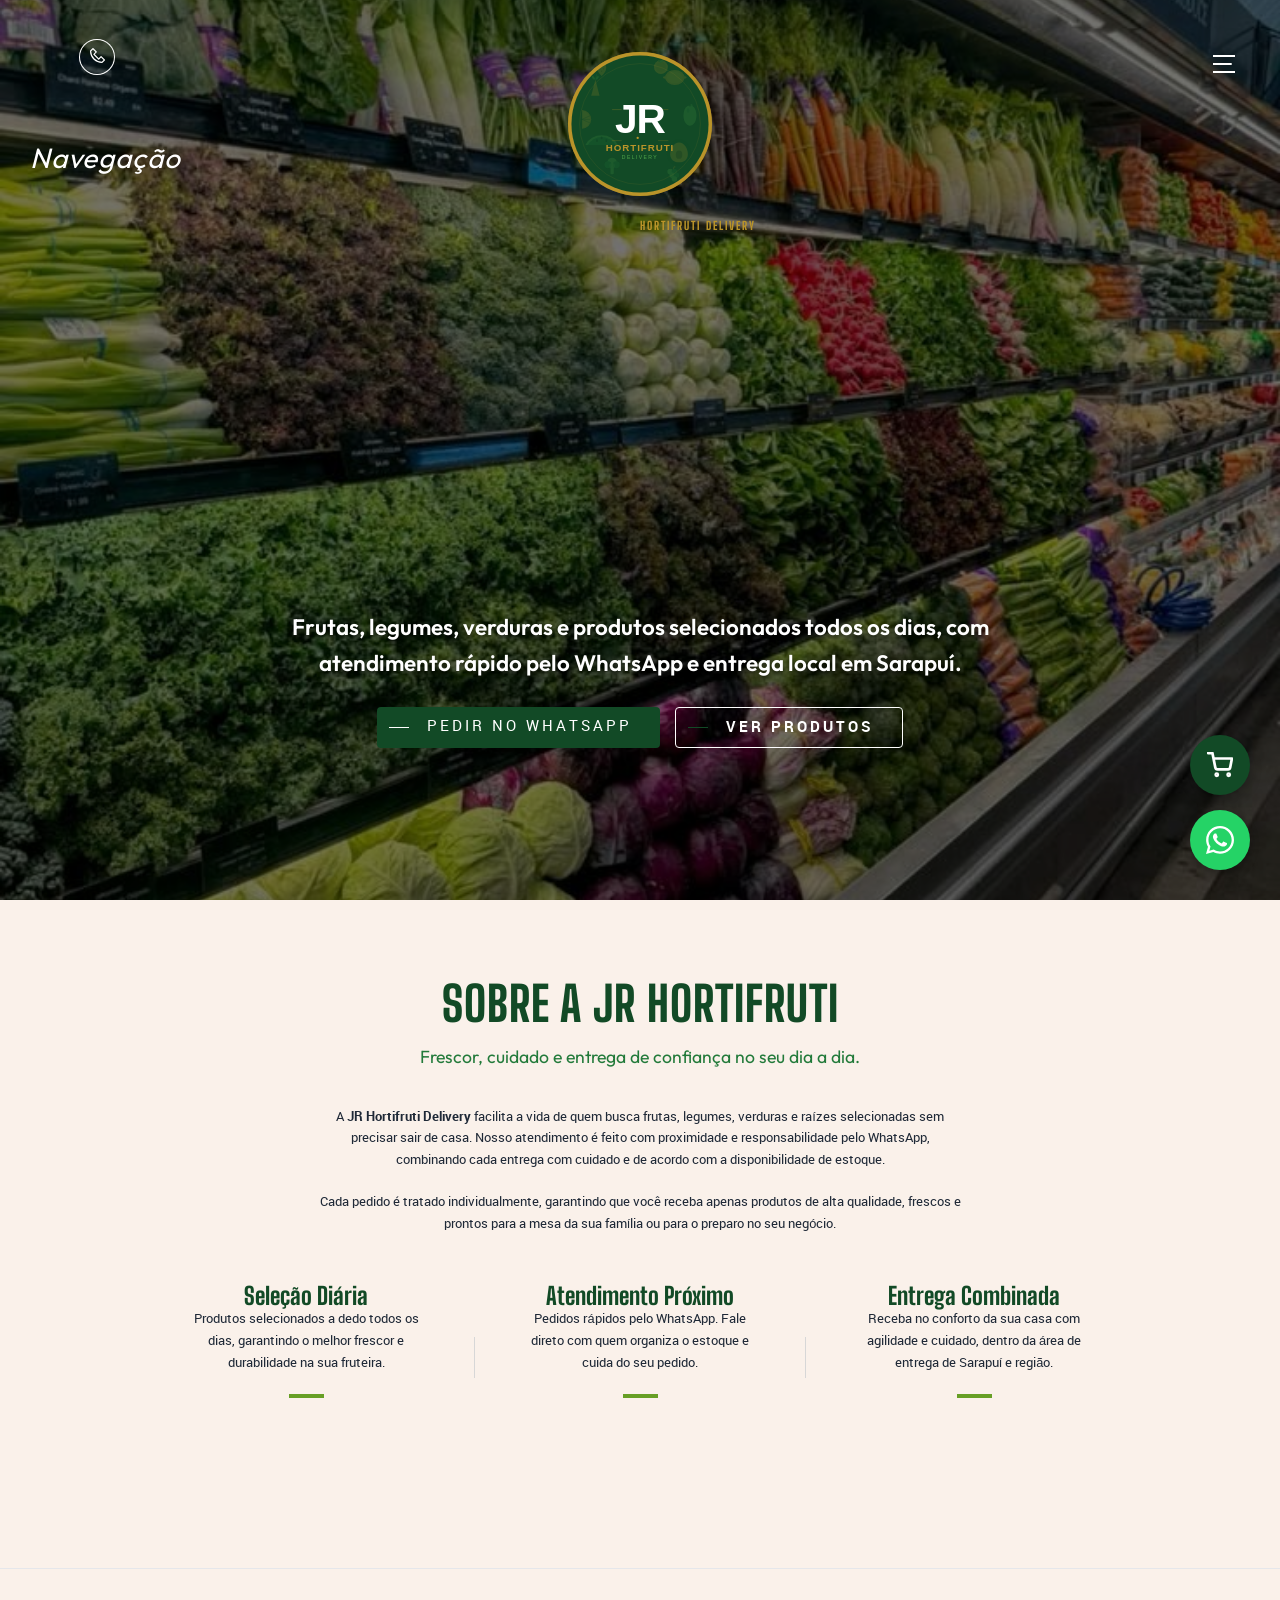
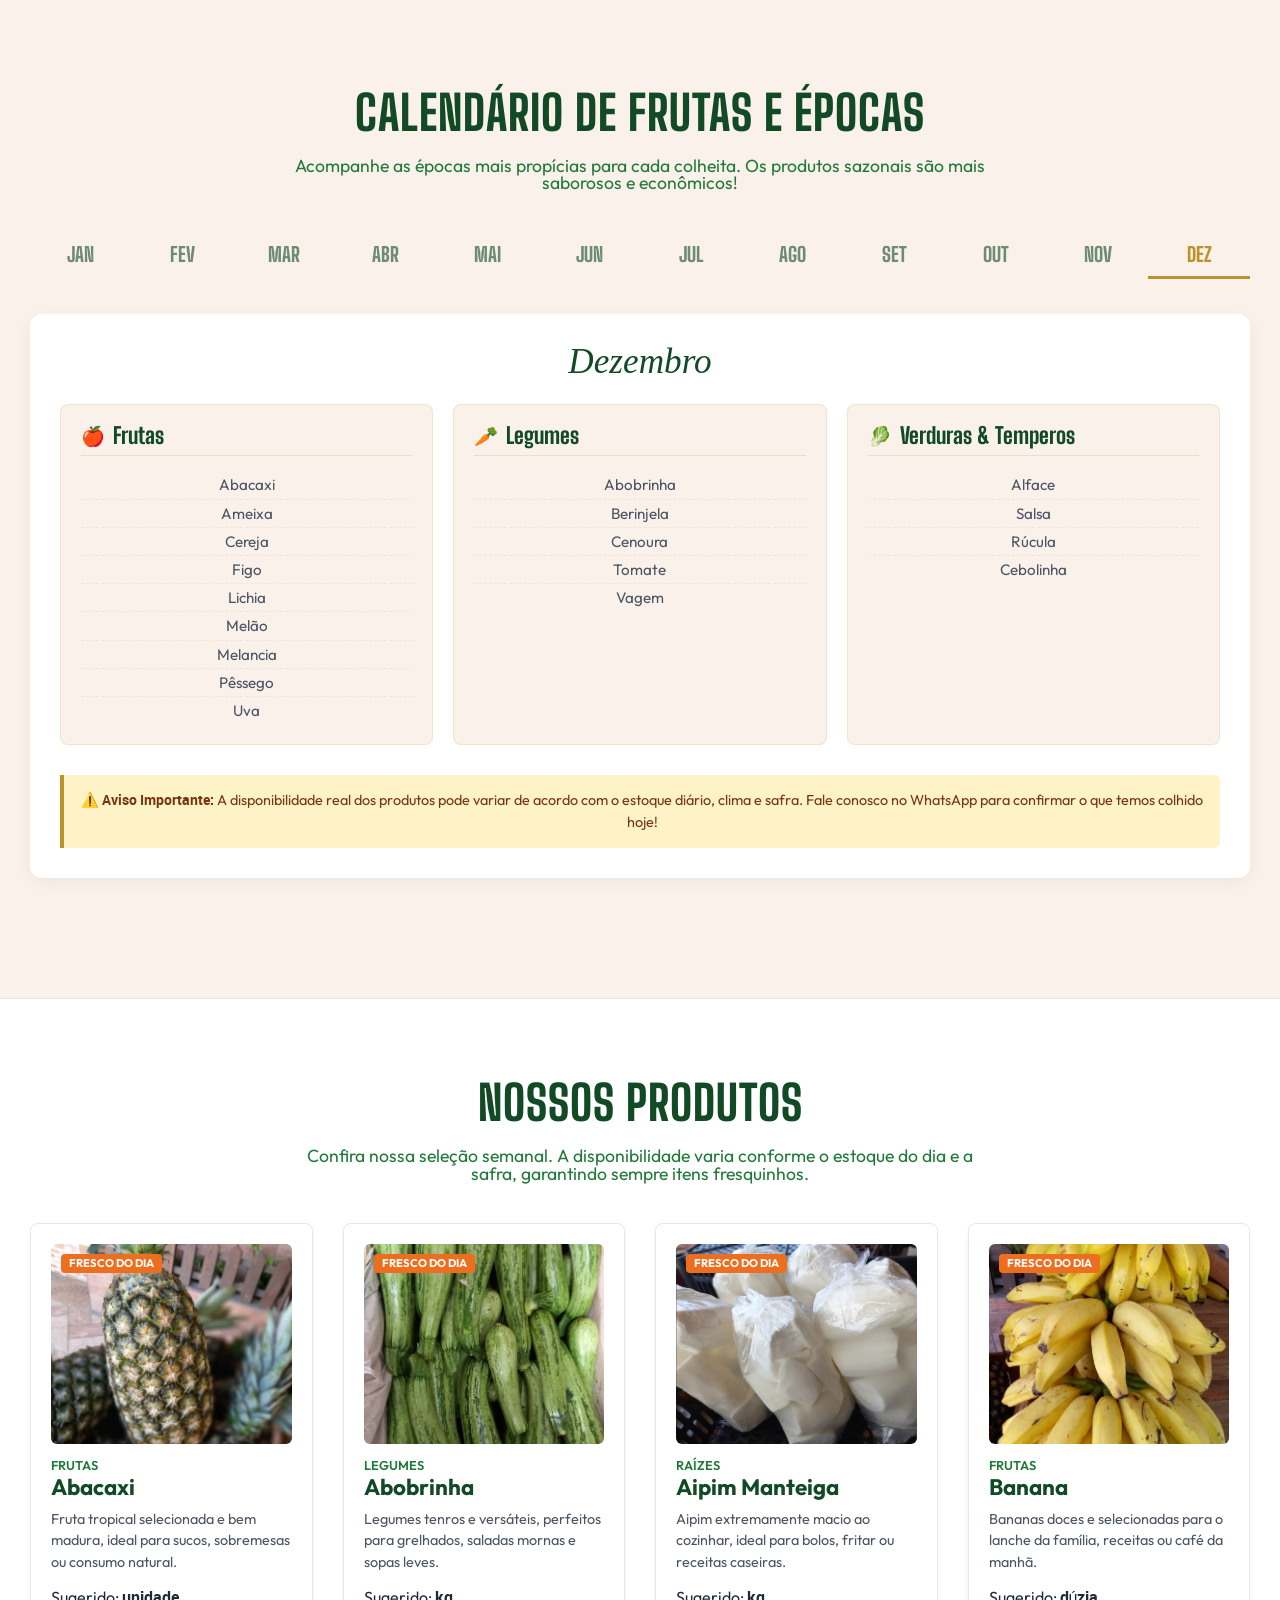
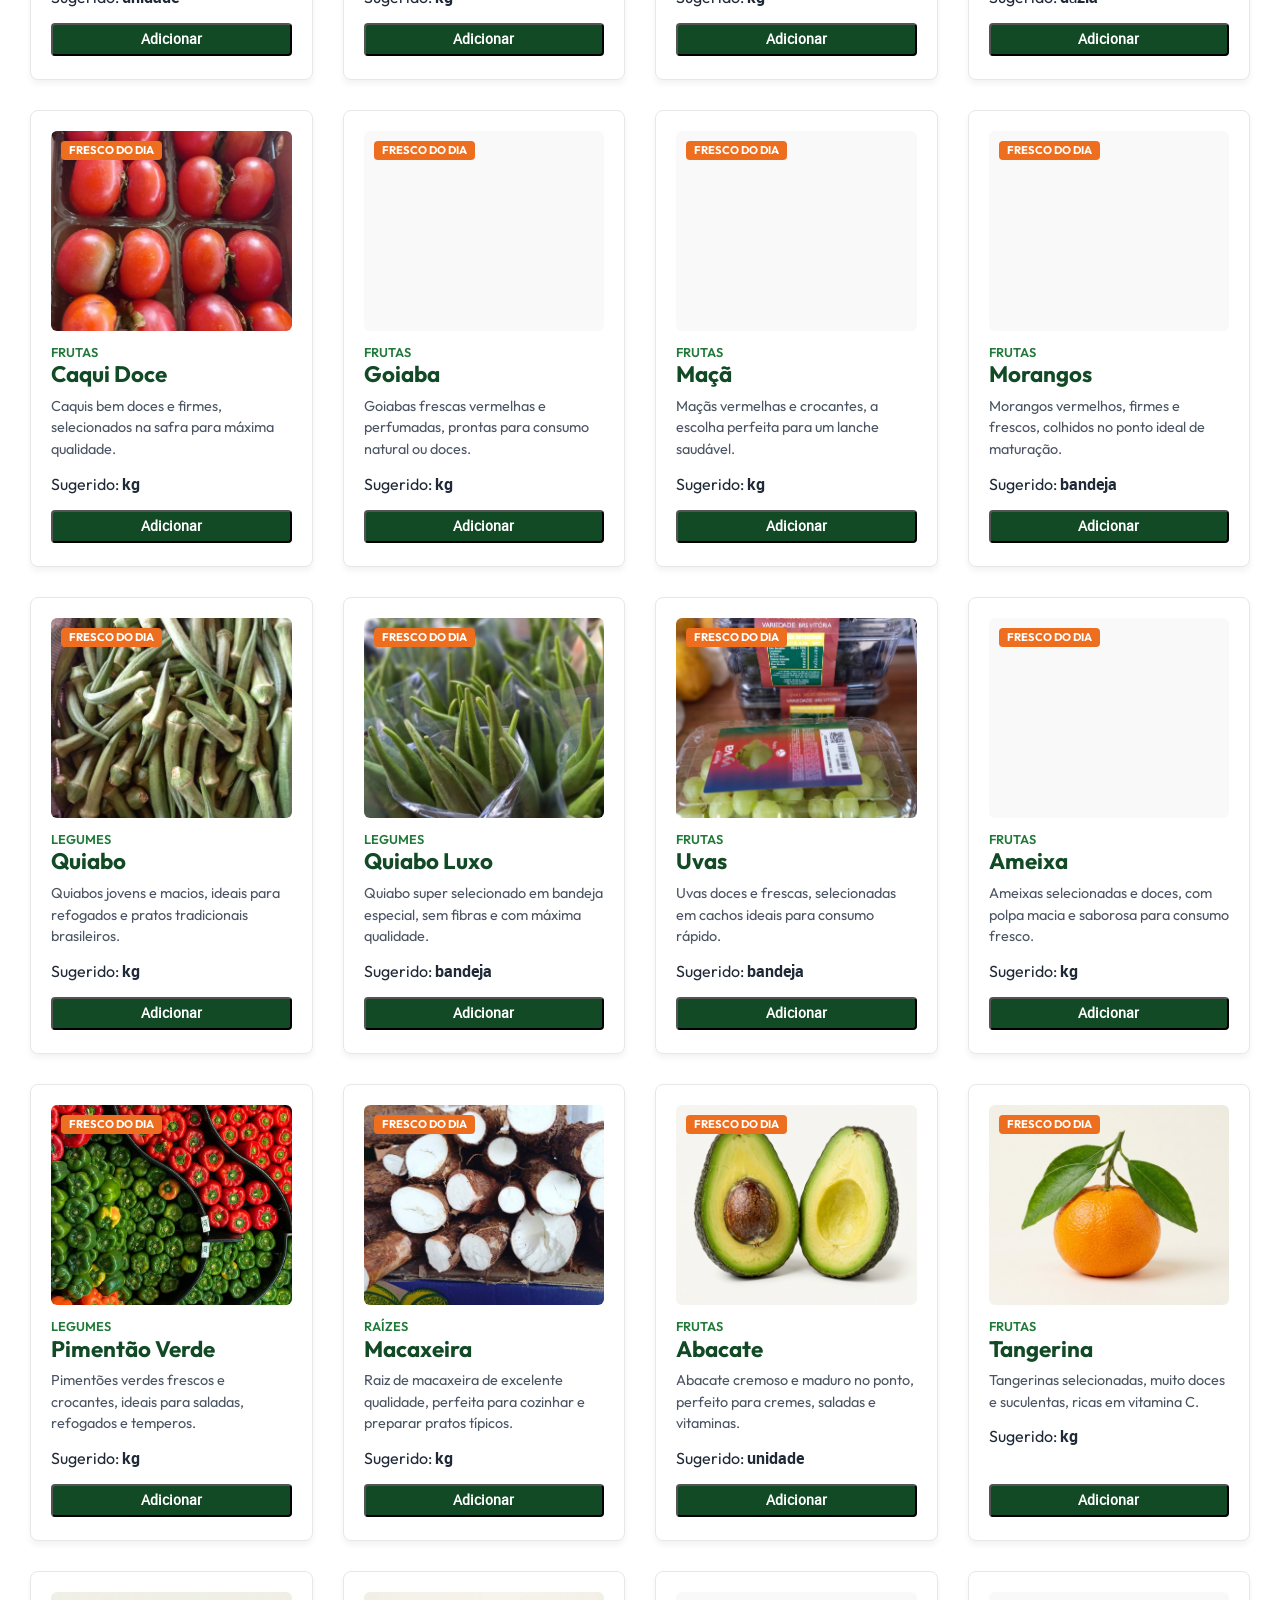
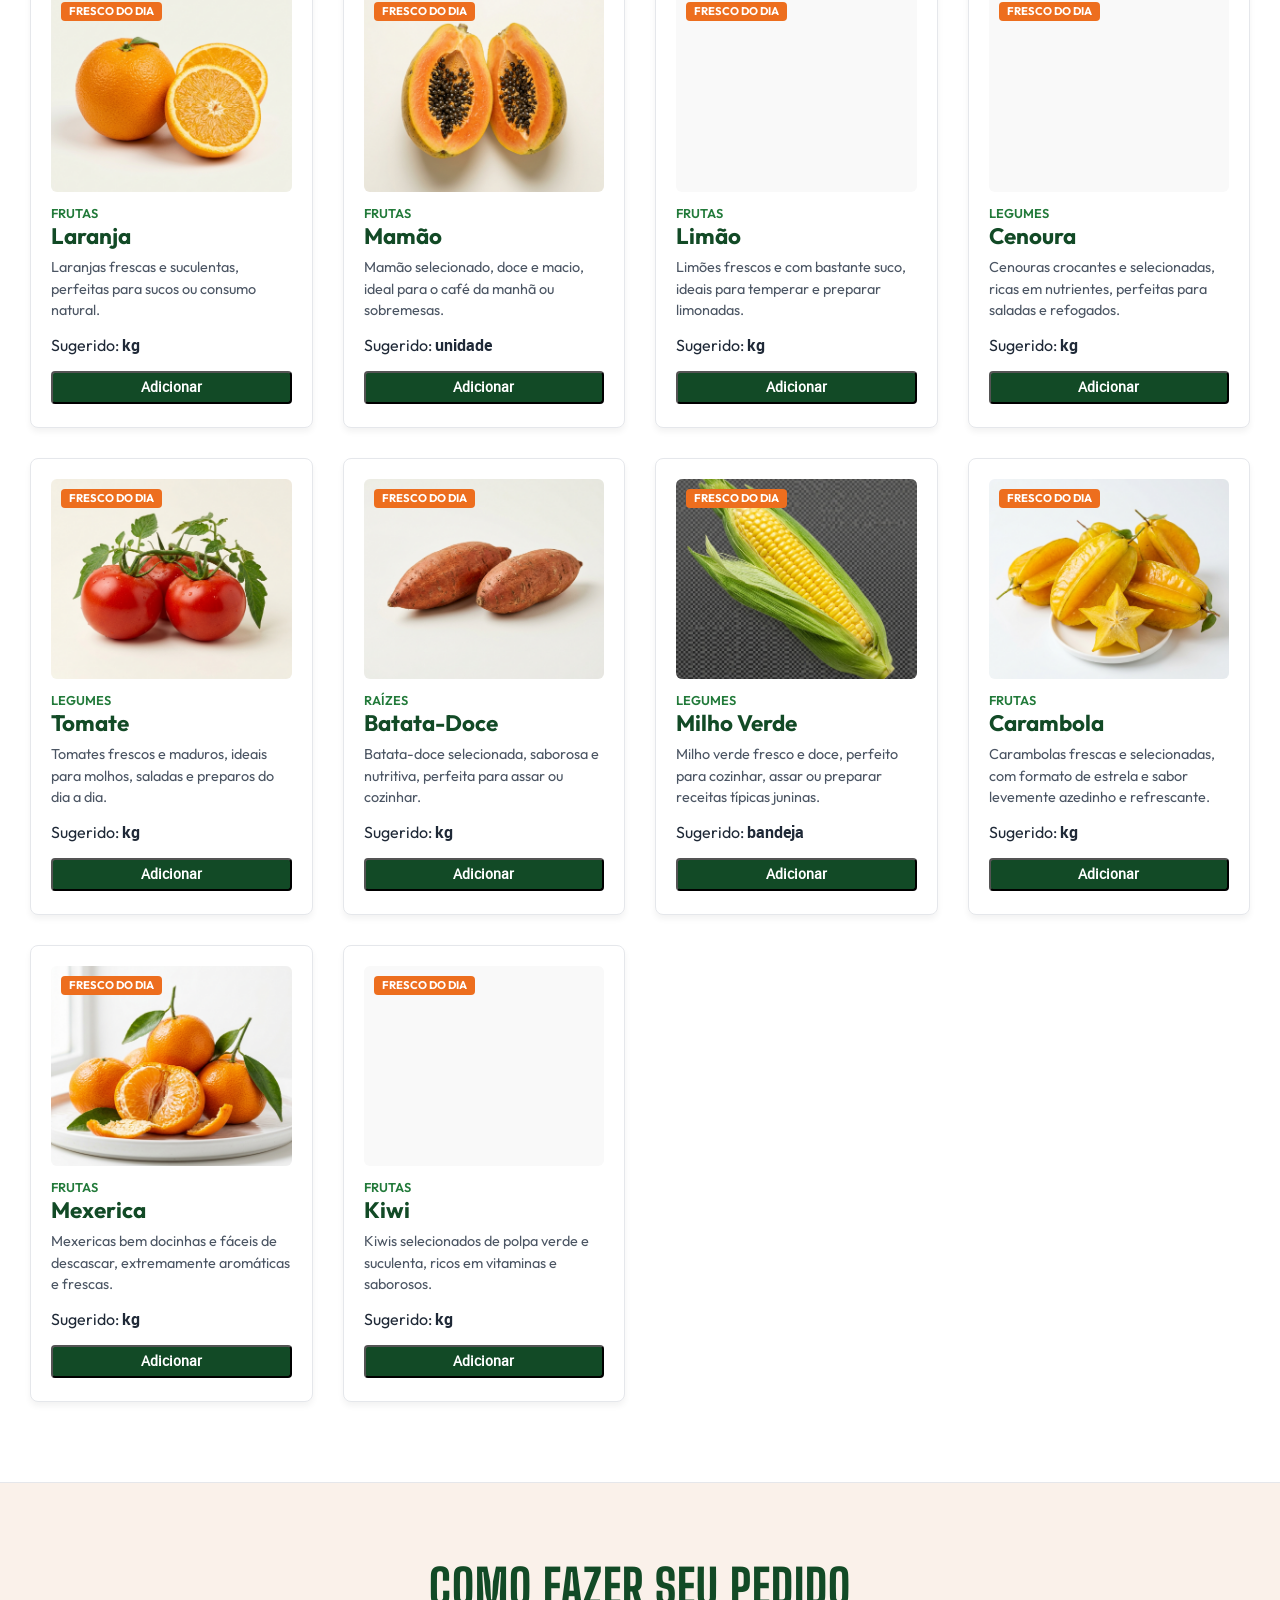
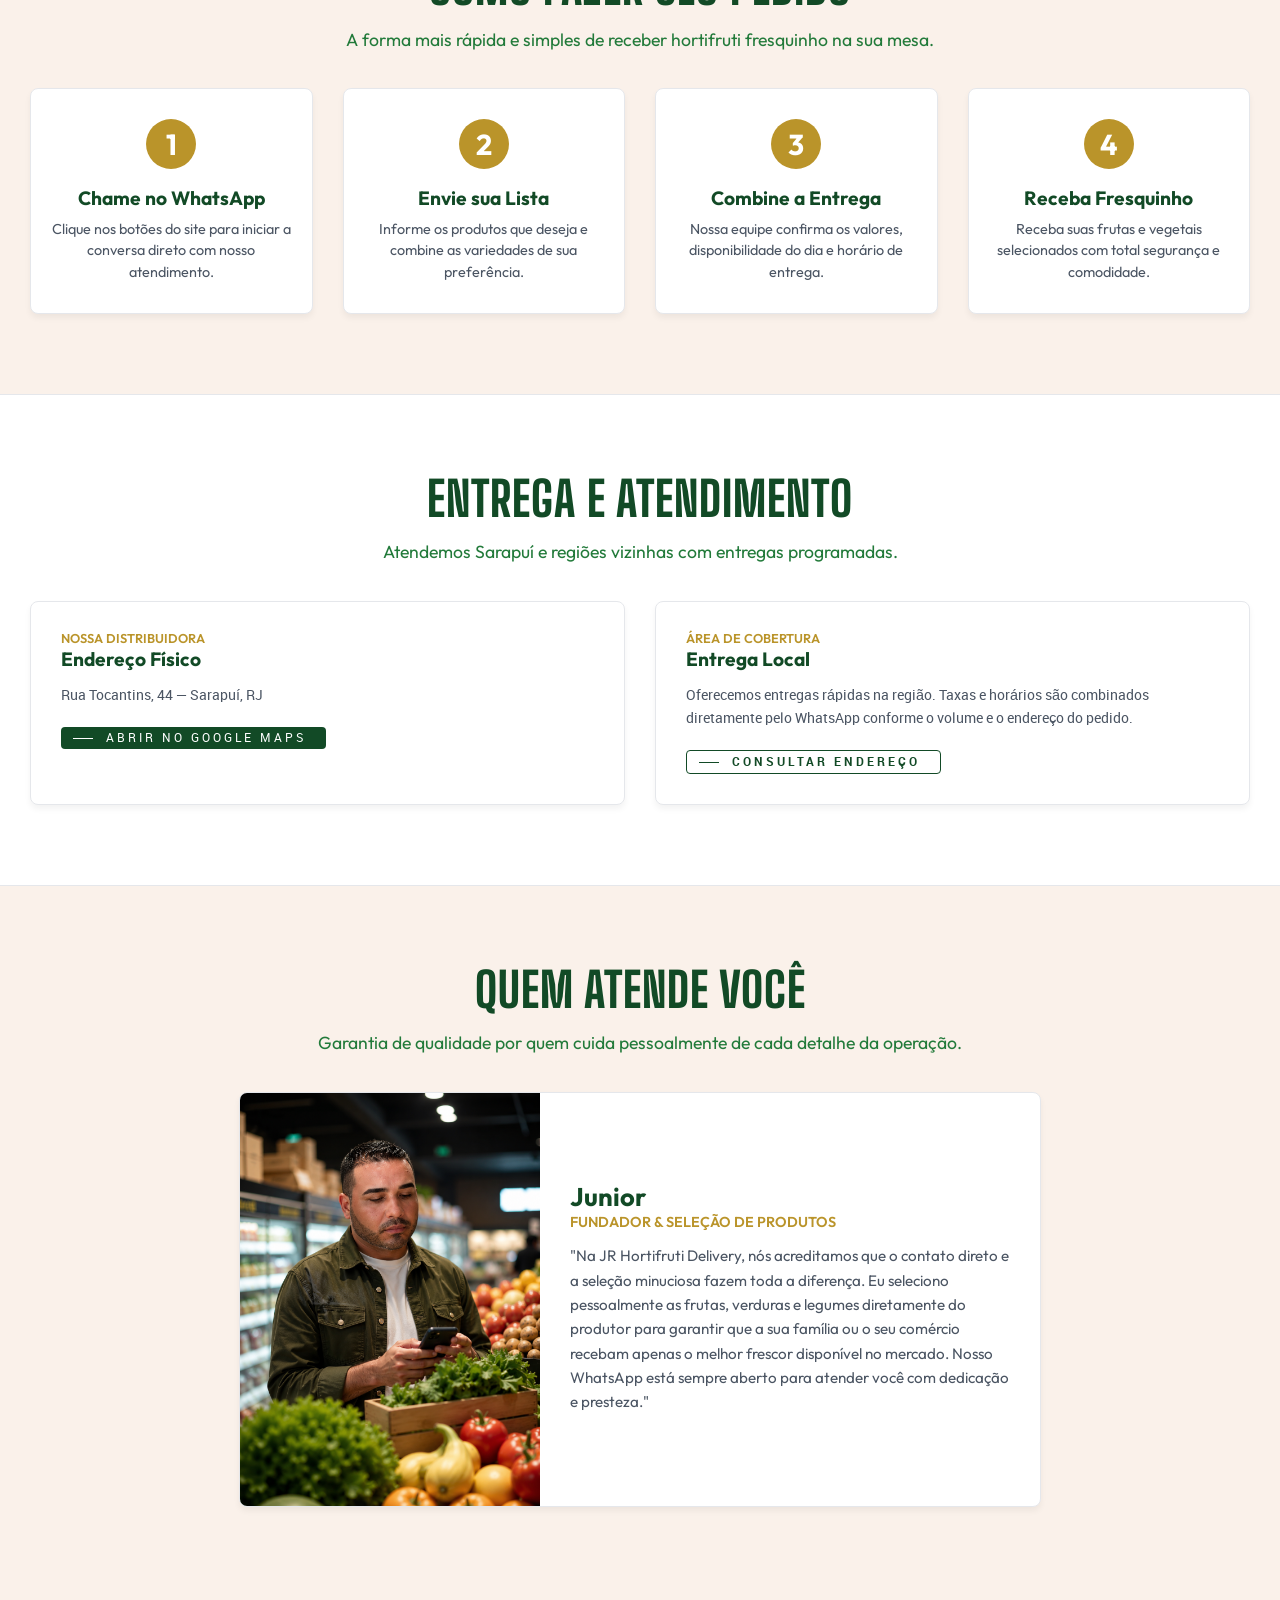
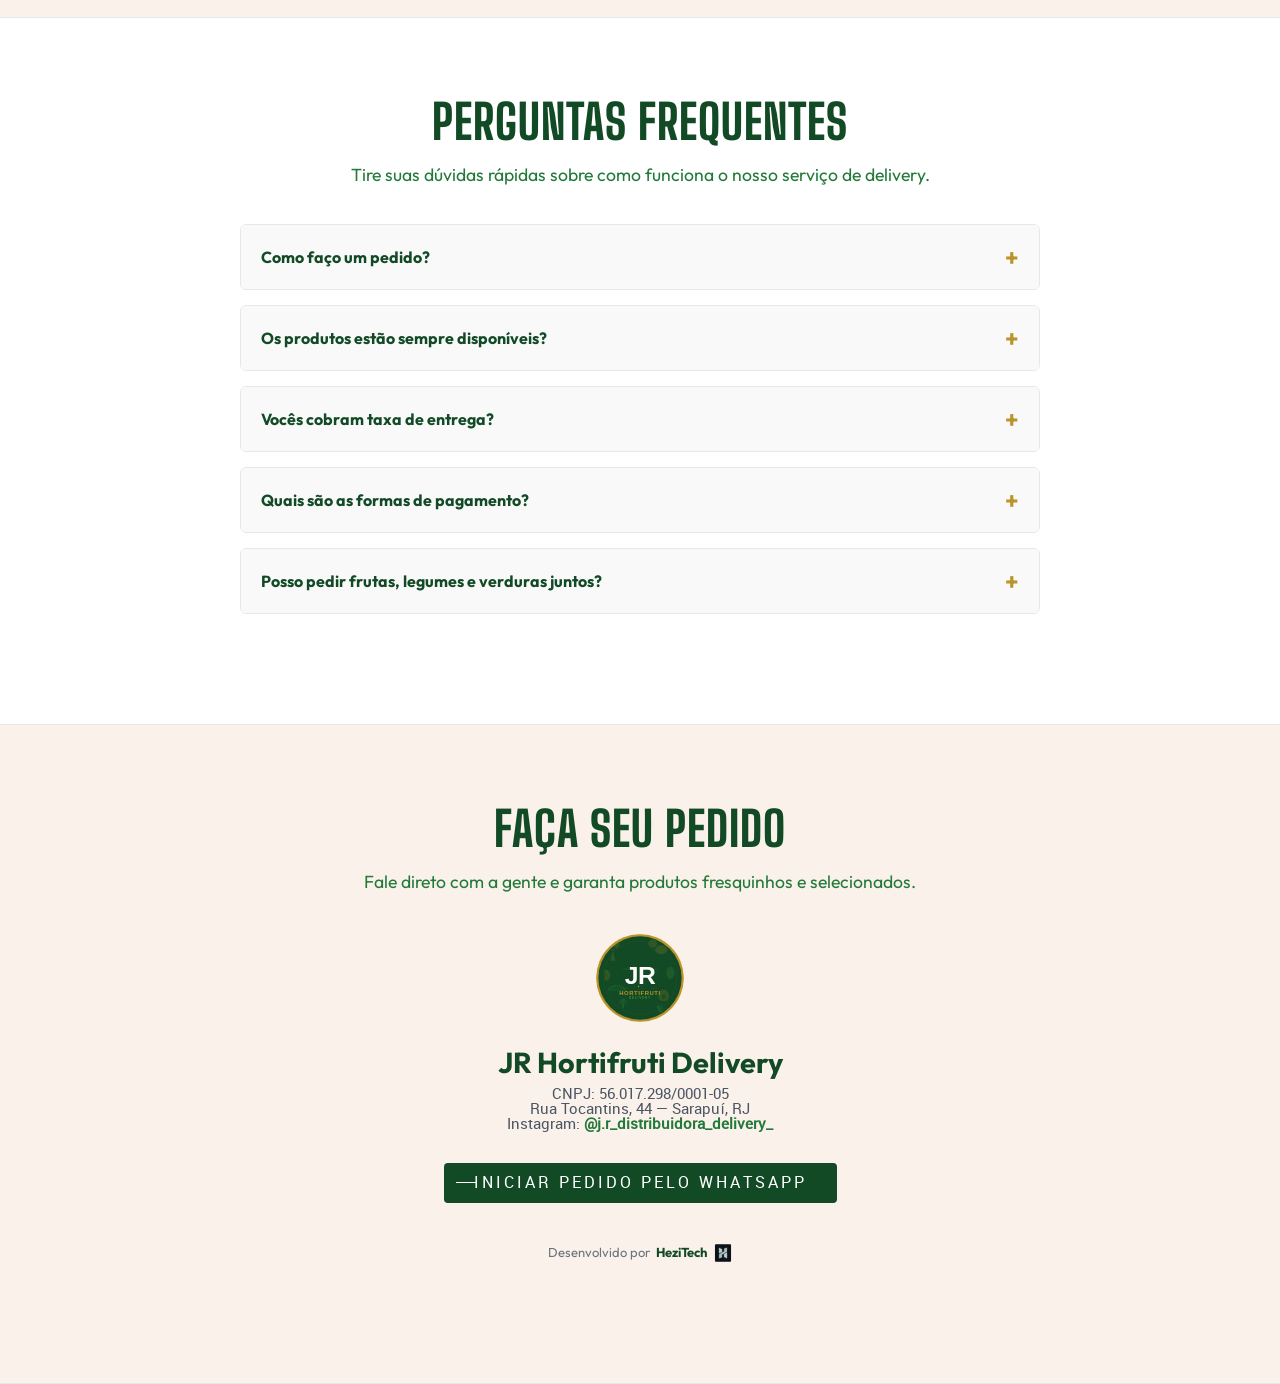
==== index.html @ de5c7abc "feat: add hover header reveal, June seasonal products, and developer credits in contact" ====
<!DOCTYPE html><html lang="pt-BR"><head>
	<meta charset="UTF-8">
	<meta name="viewport" content="width=device-width, initial-scale=1, minimal-ui">
	<link rel="stylesheet" href="css/style.css">
	<link rel="icon" type="image/svg+xml" href="public/jr_hortifruti_logo_circular.svg">
	<link rel="shortcut icon" href="public/jr_hortifruti_logo_circular.svg" type="image/x-icon">
	<link href="https://fonts.googleapis.com/css2?family=Big+Shoulders+Display:wght@700;800&family=Outfit:wght@400;600;700&display=swap" rel="stylesheet">
	<!--[if IE]><meta http-equiv="X-UA-Compatible" content="IE=edge" /><![endif]-->
	<meta name="robots" content="index, follow, max-image-preview:large, max-snippet:-1, max-video-preview:-1">

	<title>JR Hortifruti Delivery — Frutas, legumes e verduras em Sarapuí</title>
	<meta name="description" content="Peça frutas, legumes, verduras e produtos frescos pelo WhatsApp com a JR Hortifruti Delivery. Atendimento direto e entrega local em Sarapuí, RJ.">
	<meta name="keywords" content="hortifruti Sarapuí, hortifruti delivery Sarapuí, frutas em Sarapuí, legumes em Sarapuí, verduras em Sarapuí, JR Hortifruti Delivery, delivery de frutas RJ, hortifruti Rua Tocantins Sarapuí">
	<meta property="og:locale" content="pt_BR">
	<meta property="og:type" content="website">
	<meta property="og:title" content="JR Hortifruti Delivery — Frutas, legumes e verduras em Sarapuí">
	<meta property="og:description" content="Peça frutas, legumes, verduras e produtos frescos pelo WhatsApp com a JR Hortifruti Delivery. Atendimento direto e entrega local em Sarapuí, RJ.">
	<meta property="og:image" content="public/JR_Hortifruti_Logo_Principal_Novo.png">
	<meta property="og:url" content="https://wa.me/5521956893764">
	<meta property="og:site_name" content="JR Hortifruti Delivery">
	<meta name="twitter:card" content="summary_large_image">
</head>
<body class="home first">

	
	<div id="pageCache"></div>

	<nav id="menu">
	<div class="wrap">
		<div class="centre">
			<div class="cache"></div>
		</div>
	</div>
	<div class="wrap fade">
		<div class="mobile">
			<!-- CONTACT -->
			<div class="btnContact" onclick="toggle.contact()"><svg width="15" height="15"><path fill="#fff" d="M3.5 5.88a.6.6 0 0 0 0 .84l4.77 4.76c.22.22.62.22.84 0l1.97-1.96 2.5 2.5-1.8 1.78A10.9 10.9 0 0 1 1.2 3.2l1.78-1.77 2.5 2.5zm8 2.38a.62.62 0 0 0-.85 0L8.7 10.22 4.76 6.3l1.96-1.96a.6.6 0 0 0 .17-.42.6.6 0 0 0-.17-.42L3.4.16c-.22-.2-.63-.2-.84 0L.18 2.54a.58.58 0 0 0-.18.42C0 9.6 5.4 15 12.02 15c.16 0 .3-.07.42-.2l2.4-2.37A.6.6 0 0 0 15 12a.6.6 0 0 0-.17-.4z"></path></svg></div>
		</div>
		<ul>
			<li class="menu" style="width: auto; float: none;">
				<span style="color: var(--gold) !important;">Menu de Navegação</span>
				<ul class="submenu">
					<li><a href="#home" onclick="toggle.menu()">Início</a></li>
					<li><a href="#about" onclick="toggle.menu()">Sobre Nós</a></li>
					<li><a href="#seasonal-calendar" onclick="toggle.menu()">Calendário de Épocas</a></li>
					<li><a href="#products" onclick="toggle.menu()">Nossos Produtos</a></li>
					<li><a href="#how-it-works" onclick="toggle.menu()">Como Funciona</a></li>
					<li><a href="#delivery" onclick="toggle.menu()">Entrega & Localização</a></li>
					<li><a href="#contact" onclick="toggle.menu()">Contato</a></li>
				</ul>
			</li>
		</ul>

		<div class="actus" style="margin-top: 40px; color: #fff;">
			<h2 class="titre" style="color: var(--gold) !important; font-size: 1.4em;">JR Hortifruti Delivery</h2>
			<p style="font-family: robotoRegular, sans-serif; font-size: 0.85em; line-height: 1.6; color: #fff; max-width: 300px; margin: 0 auto; text-align: center;">
				Selecionamos produtos frescos com cuidado para levar mais praticidade, qualidade e sabor até a sua mesa. Atendimento rápido e entrega local em Sarapuí, RJ.
			</p>
		</div>

		<a class="nousContacter button invert" style="margin-top: 30px;" href="https://wa.me/5521956893764?text=Ol%C3%A1%2C%20vim%20pelo%20site%20da%20JR%20Hortifruti%20Delivery%20e%20gostaria%20de%20fazer%20um%20pedido." target="_blank"><span class="traitL"></span><span class="text">Chamar no WhatsApp</span><span class="traitR"></span></a>
		<div class="menu-credits">
			<span>Desenvolvido por</span>
			<a href="https://www.hezitech.com.br" target="_blank" rel="noopener noreferrer" aria-label="Acessar o site da HeziTech">
				HeziTech
				<img src="public/hezitech_logo.png" alt="HeziTech">
			</a>
		</div>
	</div>
	<div class="bgs">
		<video autoplay loop muted playsinline style="position: absolute; top: 0; left: 0; width: 100%; height: 100%; object-fit: cover; opacity: 0.15; z-index: 1;">
			<source src="media/automne.mp4" type="video/mp4">
		</video>
	</div>
</nav>

	<header id="header">
		<div class="wrap">

			<!-- CONTACT -->
			<div class="btnContact" onclick="toggle.contact()"><svg width="15" height="15"><path fill="#fff" d="M3.5 5.88a.6.6 0 0 0 0 .84l4.77 4.76c.22.22.62.22.84 0l1.97-1.96 2.5 2.5-1.8 1.78A10.9 10.9 0 0 1 1.2 3.2l1.78-1.77 2.5 2.5zm8 2.38a.62.62 0 0 0-.85 0L8.7 10.22 4.76 6.3l1.96-1.96a.6.6 0 0 0 .17-.42.6.6 0 0 0-.17-.42L3.4.16c-.22-.2-.63-.2-.84 0L.18 2.54a.58.58 0 0 0-.18.42C0 9.6 5.4 15 12.02 15c.16 0 .3-.07.42-.2l2.4-2.37A.6.6 0 0 0 15 12a.6.6 0 0 0-.17-.4z"></path></svg></div>

			<!-- LOGO -->
			<a href="#home" id="logo" style="margin-top: 5px;">
				<img src="public/jr_hortifruti_logo_circular.svg" alt="JR Hortifruti Delivery" style="height: 8.5em; width: auto; max-height: 140px;">
				<p style="color: var(--gold) !important; font-family: 'Big Shoulders Display', sans-serif !important; letter-spacing: 2px !important; font-weight: 800 !important; right: auto; left: 50%; transform: translateX(-50%); font-size: 1.1em; bottom: -28px; white-space: nowrap;">Hortifruti Delivery</p>
			</a>

			<!-- BURGER -->
			<div id="burger" title="Menu" onclick="toggle.menu()">
				<span class="first"></span>
				<span class="second"></span>
				<span class="third"></span>
			</div>
		</div>
	</header>
	<div class="cache"></div>

	<div id="main">

	<section class="fullScreen" id="home">
		<!-- BACKGROUND IMAGE -->
		<img src="public/frutas-vegetais.jpg" alt="Hortifruti" style="position: absolute; top: 0; left: 0; width: 100%; height: 100%; object-fit: cover; filter: brightness(45%);">

		<!-- SLOGAN -->
		<div id="slogan" style="top: 44vh !important;">
			<h1 style="margin-top: 0 !important; font-size: 8.5vh !important; line-height: 1.1 !important;">
				<div class="first">
					<span>Hortifruti</span>
				</div>
				<div class="second">
					<span>fresquinho</span>
				</div>
			</h1>
			<p style="font-family: 'Outfit', sans-serif; font-size: 1.4em; color: #fff; max-width: 800px; margin: 20px auto 25px; line-height: 1.6; text-shadow: 0 2px 4px rgba(0,0,0,0.6); font-weight: 600; padding: 0 20px;">
				Frutas, legumes, verduras e produtos selecionados todos os dias, com atendimento rápido pelo WhatsApp e entrega local em Sarapuí.
			</p>
			<div style="display: inline-flex; gap: 15px; flex-wrap: wrap; justify-content: center; position: relative; z-index: 10;">
				<a class="button" href="https://wa.me/5521956893764?text=Ol%C3%A1%2C%20vim%20pelo%20site%20da%20JR%20Hortifruti%20Delivery%20e%20gostaria%20de%20fazer%20um%20pedido." target="_blank"><span class="traitL"></span><span class="text">Pedir no WhatsApp</span><span class="traitR"></span></a>
				<a class="button invert" href="#products" style="border-color: #fff !important; color: #fff !important;"><span class="traitL"></span><span class="text">Ver produtos</span><span class="traitR"></span></a>
			</div>
		</div>

		<!-- MENU -->
		<nav id="menuH">
			<ul>
				<li class="menu">
					<span style="color: #fff !important;">Navegação</span>
					<ul class="submenu">
						<li><a href="#home">Início</a></li>
						<li><a href="#about">Sobre Nós</a></li>
						<li><a href="#products">Nossos Produtos</a></li>
						<li><a href="#seasonal-calendar">Calendário de Épocas</a></li>
						<li><a href="#how-it-works">Como Funciona</a></li>
						<li><a href="#delivery">Entrega & Local</a></li>
						<li><a href="#contact">Contato</a></li>
					</ul>
				</li>
			</ul>
		</nav>
	</section>

	<!-- SECTION: SOBRE NÓS -->
	<section class="section-container" id="about">
		<div class="wrap">
			<h2 class="section-title">Sobre a JR Hortifruti</h2>
			<p class="section-subtitle">Frescor, cuidado e entrega de confiança no seu dia a dia.</p>
			
			<div class="classic">
				<p class="blabla">
					A <strong>JR Hortifruti Delivery</strong> facilita a vida de quem busca frutas, legumes, verduras e raízes selecionadas sem precisar sair de casa. Nosso atendimento é feito com proximidade e responsabilidade pelo WhatsApp, combinando cada entrega com cuidado e de acordo com a disponibilidade de estoque.
				</p>
				<p class="blabla" style="margin-bottom: 50px;">
					Cada pedido é tratado individualmente, garantindo que você receba apenas produtos de alta qualidade, frescos e prontos para a mesa da sua família ou para o preparo no seu negócio.
				</p>
				
				<ul class="col3" style="margin-top: 40px;">
					<li>
						<h4 style="color: var(--deep-green); font-family: 'Big Shoulders Display', sans-serif; font-size: 1.5em; font-weight: 800;">Seleção Diária</h4>
						<p>Produtos selecionados a dedo todos os dias, garantindo o melhor frescor e durabilidade na sua fruteira.</p>
					</li>
					<li>
						<h4 style="color: var(--deep-green); font-family: 'Big Shoulders Display', sans-serif; font-size: 1.5em; font-weight: 800;">Atendimento Próximo</h4>
						<p>Pedidos rápidos pelo WhatsApp. Fale direto com quem organiza o estoque e cuida do seu pedido.</p>
					</li>
					<li>
						<h4 style="color: var(--deep-green); font-family: 'Big Shoulders Display', sans-serif; font-size: 1.5em; font-weight: 800;">Entrega Combinada</h4>
						<p>Receba no conforto da sua casa com agilidade e cuidado, dentro da área de entrega de Sarapuí e região.</p>
					</li>
				</ul>
	</section>

	<!-- SECTION: CALENDÁRIO SAZONAL -->
	<section class="section-container" id="seasonal-calendar" style="background-color: var(--cream);">
		<div class="wrap" id="seasonal-calendar-mount"></div>
	</section>

	<!-- SECTION: PRODUTOS -->
	<section class="section-container" id="products" style="background-color: #fff;">
		<div class="wrap">
			<h2 class="section-title">Nossos Produtos</h2>
			<p class="section-subtitle">Confira nossa seleção semanal. A disponibilidade varia conforme o estoque do dia e a safra, garantindo sempre itens fresquinhos.</p>
			
			<div class="products-grid" id="products-grid-mount">
				<!-- Dynamic products grid rendered by JS -->
			</div>
		</div>
	</section>

	<!-- SECTION: COMO FUNCIONA -->
	<section class="section-container" id="how-it-works">
		<div class="wrap">
			<h2 class="section-title">Como Fazer seu Pedido</h2>
			<p class="section-subtitle">A forma mais rápida e simples de receber hortifruti fresquinho na sua mesa.</p>
			
			<div class="steps-grid">
				<div class="step-card">
					<div class="step-number">1</div>
					<h3 class="step-title">Chame no WhatsApp</h3>
					<p class="step-desc">Clique nos botões do site para iniciar a conversa direto com nosso atendimento.</p>
				</div>
				<div class="step-card">
					<div class="step-number">2</div>
					<h3 class="step-title">Envie sua Lista</h3>
					<p class="step-desc">Informe os produtos que deseja e combine as variedades de sua preferência.</p>
				</div>
				<div class="step-card">
					<div class="step-number">3</div>
					<h3 class="step-title">Combine a Entrega</h3>
					<p class="step-desc">Nossa equipe confirma os valores, disponibilidade do dia e horário de entrega.</p>
				</div>
				<div class="step-card">
					<div class="step-number">4</div>
					<h3 class="step-title">Receba Fresquinho</h3>
					<p class="step-desc">Receba suas frutas e vegetais selecionados com total segurança e comodidade.</p>
				</div>
			</div>
		</div>
	</section>

	<!-- SECTION: ENTREGA & LOCALIZAÇÃO -->
	<section class="section-container" id="delivery" style="background-color: #fff;">
		<div class="wrap">
			<h2 class="section-title">Entrega e Atendimento</h2>
			<p class="section-subtitle">Atendemos Sarapuí e regiões vizinhas com entregas programadas.</p>
			
			<div class="contact-grid">
				<div class="contact-card">
					<p class="contact-label">Nossa Distribuidora</p>
					<h3 class="contact-value">Endereço Físico</h3>
					<p style="font-family: robotoRegular, sans-serif; font-size: 0.9em; line-height: 1.6; color: #4B5563; margin-bottom: 20px;">
						Rua Tocantins, 44 — Sarapuí, RJ
					</p>
					<a class="button" href="https://www.google.com/maps/search/?api=1&query=Rua%20Tocantins%2044%20Sarapu%C3%AD%20RJ" target="_blank"><span class="traitL"></span><span class="text">Abrir no Google Maps</span><span class="traitR"></span></a>
				</div>
				<div class="contact-card">
					<p class="contact-label">Área de Cobertura</p>
					<h3 class="contact-value">Entrega Local</h3>
					<p style="font-family: robotoRegular, sans-serif; font-size: 0.9em; line-height: 1.6; color: #4B5563; margin-bottom: 20px;">
						Oferecemos entregas rápidas na região. Taxas e horários são combinados diretamente pelo WhatsApp conforme o volume e o endereço do pedido.
					</p>
					<a class="button invert" href="https://wa.me/5521956893764?text=Ol%C3%A1%2C%20gostaria%20de%20saber%20se%20voc%C3%AAs%20entregam%20no%20meu%20endere%C3%A7o." target="_blank"><span class="traitL"></span><span class="text">Consultar Endereço</span><span class="traitR"></span></a>
				</div>
			</div>
		</div>
	</section>

	<!-- SECTION: QUEM ATENDE VOCÊ -->
	<section class="section-container" id="owner">
		<div class="wrap">
			<h2 class="section-title">Quem Atende Você</h2>
			<p class="section-subtitle">Garantia de qualidade por quem cuida pessoalmente de cada detalhe da operação.</p>
			
			<div class="owner-card">
				<div class="owner-image-container">
					<img class="owner-image" src="public/junior-proprietario-hortifruti.png" alt="Junior Proprietário" loading="lazy" decoding="async">
				</div>
				<div class="owner-info">
					<h3 class="owner-name">Junior</h3>
					<p class="owner-role">Fundador & Seleção de Produtos</p>
					<p class="owner-bio">
						"Na JR Hortifruti Delivery, nós acreditamos que o contato direto e a seleção minuciosa fazem toda a diferença. Eu seleciono pessoalmente as frutas, verduras e legumes diretamente do produtor para garantir que a sua família ou o seu comércio recebam apenas o melhor frescor disponível no mercado. Nosso WhatsApp está sempre aberto para atender você com dedicação e presteza."
					</p>
				</div>
			</div>
		</div>
	</section>

	<!-- SECTION: PERGUNTAS FREQUENTES -->
	<section class="section-container" id="faq" style="background-color: #fff;">
		<div class="wrap">
			<h2 class="section-title">Perguntas Frequentes</h2>
			<p class="section-subtitle">Tire suas dúvidas rápidas sobre como funciona o nosso serviço de delivery.</p>
			
			<div class="faq-list">
				<div class="faq-item">
					<div class="faq-question" onclick="this.parentNode.classList.toggle('open')">Como faço um pedido?</div>
					<div class="faq-answer">
						Você pode clicar em qualquer botão de WhatsApp do nosso site para abrir uma conversa direta. Lá, basta nos enviar sua lista de compras ou perguntar sobre os produtos disponíveis no dia.
					</div>
				</div>
				<div class="faq-item">
					<div class="faq-question" onclick="this.parentNode.classList.toggle('open')">Os produtos estão sempre disponíveis?</div>
					<div class="faq-answer">
						Como trabalhamos apenas com hortifruti fresco selecionado diariamente, a disponibilidade pode variar conforme a safra, o dia e o estoque. Confirmamos tudo diretamente na hora do atendimento no WhatsApp.
					</div>
				</div>
				<div class="faq-item">
					<div class="faq-question" onclick="this.parentNode.classList.toggle('open')">Vocês cobram taxa de entrega?</div>
					<div class="faq-answer">
						Sim, a taxa de entrega varia de acordo com o seu bairro em Sarapuí e região. Verificamos o valor exato no momento da confirmação do pedido pelo WhatsApp.
					</div>
				</div>
				<div class="faq-item">
					<div class="faq-question" onclick="this.parentNode.classList.toggle('open')">Quais são as formas de pagamento?</div>
					<div class="faq-answer">
						Aceitamos PIX, dinheiro e cartões de débito/crédito na entrega. As opções são acordadas com você durante a finalização do pedido.
					</div>
				</div>
				<div class="faq-item">
					<div class="faq-question" onclick="this.parentNode.classList.toggle('open')">Posso pedir frutas, legumes e verduras juntos?</div>
					<div class="faq-answer">
						Com certeza! Você pode montar sua lista misturando frutas, legumes, verduras e raízes conforme a sua necessidade semanal.
					</div>
				</div>
			</div>
		</div>
	</section>

	<!-- SECTION: CONTATO -->
	<section class="section-container" id="contact">
		<div class="wrap" style="text-align: center;">
			<h2 class="section-title">Faça seu Pedido</h2>
			<p class="section-subtitle">Fale direto com a gente e garanta produtos fresquinhos e selecionados.</p>
			
			<div style="margin: 40px auto; max-width: 500px; text-align: center;">
				<img src="public/jr_hortifruti_logo_circular.svg" alt="JR Hortifruti" style="height: 6em; margin-bottom: 20px;">
				<h3 style="font-size: 1.8em; color: var(--deep-green); font-weight: bold; margin-bottom: 10px;">JR Hortifruti Delivery</h3>
				<p style="font-family: robotoRegular, sans-serif; font-size: 0.95em; color: #4B5563; margin-bottom: 30px;">
					CNPJ: 56.017.298/0001-05<br>
					Rua Tocantins, 44 — Sarapuí, RJ<br>
					Instagram: <a href="https://www.instagram.com/j.r_distribuidora_delivery_/" target="_blank" style="color: var(--medium-green); font-weight: bold;">@j.r_distribuidora_delivery_</a>
				</p>
				<a class="button" style="padding: 12px 30px; font-size: 1em;" href="https://wa.me/5521956893764?text=Ol%C3%A1%2C%20vim%20pelo%20site%20da%20JR%20Hortifruti%20Delivery%20e%20gostaria%20de%20fazer%20um%20pedido." target="_blank"><span class="traitL"></span><span class="text">Iniciar Pedido pelo WhatsApp</span><span class="traitR"></span></a>
				<div class="contact-credits">
					<span>Desenvolvido por</span>
					<a href="https://www.hezitech.com.br" target="_blank" rel="noopener noreferrer" aria-label="Acessar o site da HeziTech">
						HeziTech
						<img src="public/hezitech_logo.png" alt="HeziTech">
					</a>
				</div>
			</div>
		</div>
	</section>

	</div>

	<footer>
		<div class="wrap">
			<p>© 2026 JR Hortifruti Delivery &nbsp; | &nbsp; CNPJ: 56.017.298/0001-05 &nbsp; | &nbsp; Sarapuí, RJ</p>
			<div class="footer-credits">
				<span>Desenvolvido por</span>
				<a href="https://www.hezitech.com.br" target="_blank" rel="noopener noreferrer" aria-label="Acessar o site da HeziTech">
					HeziTech
					<img src="public/hezitech_logo.png" alt="HeziTech">
				</a>
			</div>
			<nav>
				<ul>
					<li><a href="#contact">Contato</a></li>
					<li><a href="https://www.instagram.com/j.r_distribuidora_delivery_/" target="_blank">Instagram</a></li>
				</ul>
			</nav>
		</div>
	</footer>

	<div id="popupActu"></div>
	<div class="cache" onclick="actus.close()"></div>

	<!-- DUMMY ACTUS SLIDERS FOR SCRIPT.MIN.JS PRESERVATION -->
	<div id="carHead" style="display: none !important;">
		<ul><li></li></ul>
	</div>
	<div id="carHome" style="display: none !important;">
		<ul><li></li></ul>
	</div>

	<!-- ESPACE PRIVE (Hidden to prevent JS errors) -->
	<div id="popupEP" style="display: none !important;">
		<div class="cache" onclick="ep.close()"></div>
		<div class="wrapper">
			<div class="step1">
				<div class="col">
					<a onclick="ep.next('espace_prive')" id="espace_prive_btn"></a>
				</div>
				<div class="col">
					<a onclick="ep.next('local')" id="local_btn"></a>
				</div>
				<a class="button invert" href="#"><span class="text"></span></a>
			</div>
			<div class="step2 hidden">
				<div class="full">
					<a>
						<input type="text" name="login">
						<input type="password" name="password">
					</a>
				</div>
				<div class="error"></div>
				<a class="button invert" id="loginBtn"><span class="text"></span></a>
			</div>
		</div>
	</div>

	<!-- CONTACT -->
	<div id="popupContact">
		<div class="cache" onclick="toggle.contact()"></div>
		<div class="wrapper">
			<h2 style="padding-top: 15px;">JR Hortifruti Delivery</h2>
			<p style="font-family: robotoBold, sans-serif; letter-spacing: 1px; color: var(--gold) !important; margin-bottom: 10px;">Atendimento pelo WhatsApp</p>
			<a class="cadre" href="https://wa.me/5521956893764?text=Ol%C3%A1%2C%20vim%20pelo%20site%20da%20JR%20Hortifruti%20Delivery%20e%20gostaria%20de%20fazer%20um%20pedido." target="_blank">(21) 95689-3764</a><br>
			<p style="font-family: robotoRegular, sans-serif; font-size: 0.9em; margin-top: 20px; color: #4B5563;">Rua Tocantins, 44 — Sarapuí, RJ</p>
			<p style="font-family: robotoRegular, sans-serif; font-size: 0.8em; margin-top: 5px; color: #9CA3AF;">CNPJ: 56.017.298/0001-05</p>
		</div>
	</div>

	<!-- FLOATING WHATSAPP BUTTON -->
	<a class="whatsapp-floating" href="https://wa.me/5521956893764?text=Ol%C3%A1%2C%20vim%20pelo%20site%20da%20JR%20Hortifruti%20Delivery%20e%20gostaria%20de%20fazer%20um%20pedido." target="_blank" aria-label="Fazer pedido pelo WhatsApp">
		<svg viewBox="0 0 448 512">
			<path fill="#fff" d="M380.9 97.1C339 55.1 283.2 32 223.9 32c-122.4 0-222 99.6-222 222 0 39.1 10.2 77.3 29.6 111L0 480l117.7-30.9c32.4 17.7 68.9 27 106.1 27h.1c122.3 0 224.1-99.6 224.1-222 0-59.3-25.2-115-67.1-157zm-157 341.6c-33.2 0-65.7-8.9-94-25.7l-6.7-4-69.8 18.3L72 359.2l-4.4-7c-18.5-29.4-28.2-63.3-28.2-98.2 0-101.7 82.8-184.5 184.6-184.5 49.3 0 95.6 19.2 130.4 54.1 34.8 34.9 56.2 81.2 56.1 130.5 0 101.8-84.9 184.6-186.6 184.6zm101.2-138.2c-5.5-2.8-32.8-16.2-37.9-18-5.1-1.9-8.8-2.8-12.5 2.8-3.7 5.6-14.3 18-17.6 21.8-3.2 3.7-6.5 4.2-12 1.4-32.6-16.3-54-29.1-75.5-66-5.7-9.8 5.7-9.1 16.3-30.3 1.8-3.7.9-6.9-.5-9.7-1.4-2.8-12.5-30.1-17.1-41.2-4.5-10.8-9.1-9.3-12.5-9.5-3.2-.2-6.9-.2-10.6-.2-3.7 0-9.7 1.4-14.8 6.9-5.1 5.6-19.4 19-19.4 46.3 0 27.3 19.9 53.7 22.6 57.4 2.8 3.7 39.1 59.7 94.8 83.8 35.2 15.2 49 16.5 66.6 13.9 10.7-1.6 32.8-13.4 37.4-26.4 4.6-13 4.6-24.1 3.2-26.4-1.3-2.5-5-3.9-10.5-6.6z"/>
		</svg>
	</a>

	<script type="text/javascript" src="js/script.min.js" id="script-js"></script>
	<script type="module" src="src/app.js"></script>

	<!-- CLIENT-SIDE ROUTING OVERRIDE FOR ONE-PAGE LAYOUT -->
	<script>
		window.addEventListener('DOMContentLoaded', () => {
			// Disable popstate-based routing transitions from legacy script.min.js
			window.onpopstate = null;

			// Override legacy transition methods to prevent showing the black screen cache overlay
			if (window.page) {
				window.page.change = function() { console.log('page.change bypassed'); };
				window.page.call = function() { console.log('page.call bypassed'); };
				window.page.hide = function() { console.log('page.hide bypassed'); };
				window.page.show = function() { console.log('page.show bypassed'); };
			}

			// Ensure pageCache is hidden
			const pageCache = document.getElementById('pageCache');
			if (pageCache) {
				pageCache.style.display = 'none';
			}

			// Global click event delegation for smooth scrolling on internal links
			document.addEventListener('click', (event) => {
				let target = event.target;
				while (target && target.tagName !== 'A') {
					target = target.parentNode;
				}
				
				if (!target) return;
				
				const href = target.getAttribute('href');
				
				// Smooth scroll for internal hash links
				if (href && href.startsWith('#')) {
					event.preventDefault();
					const targetEl = document.querySelector(href);
					if (targetEl) {
						targetEl.scrollIntoView({ behavior: 'smooth', block: 'start' });
						
						// Auto-close mobile navigation menu if open
						if (document.documentElement.classList.contains('menuOpen')) {
							if (window.toggle && window.toggle.menu) {
								window.toggle.menu();
							}
						}
					}
				}
			});
		});
	</script>
</body></html>
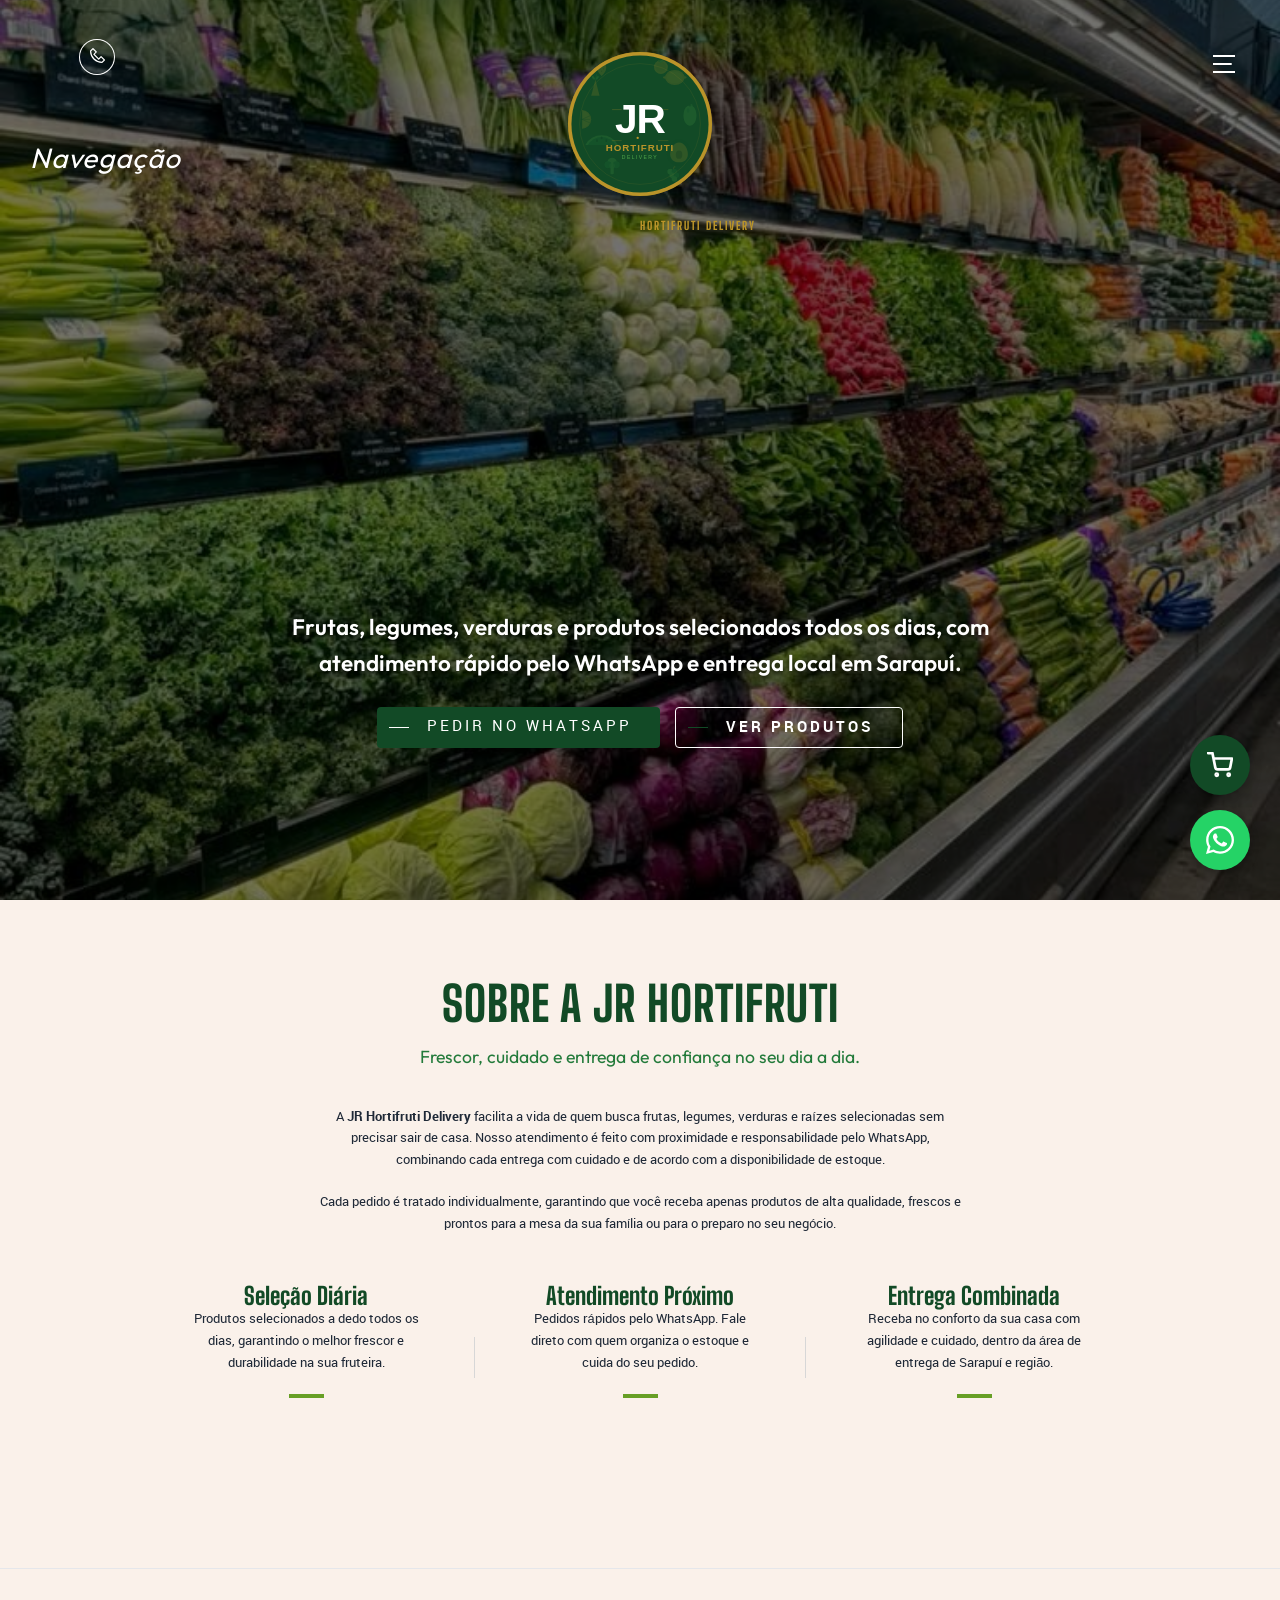
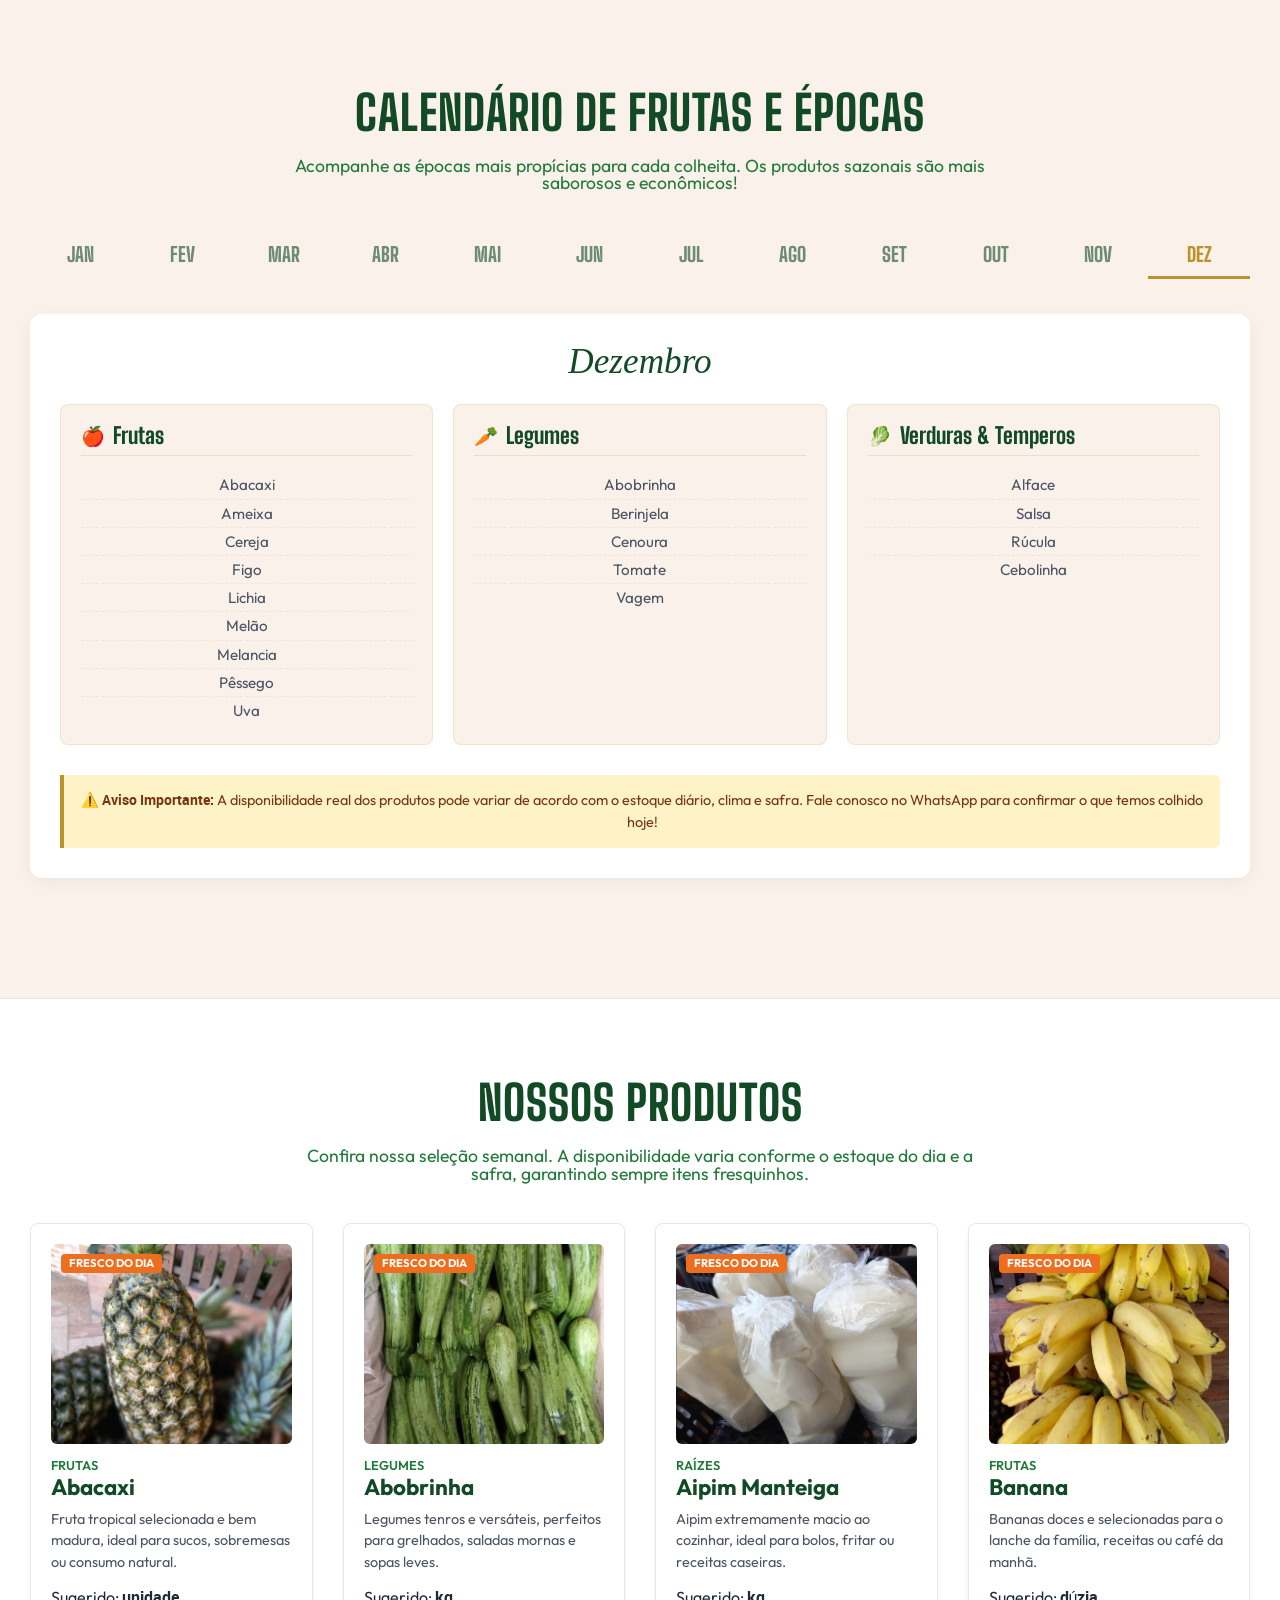
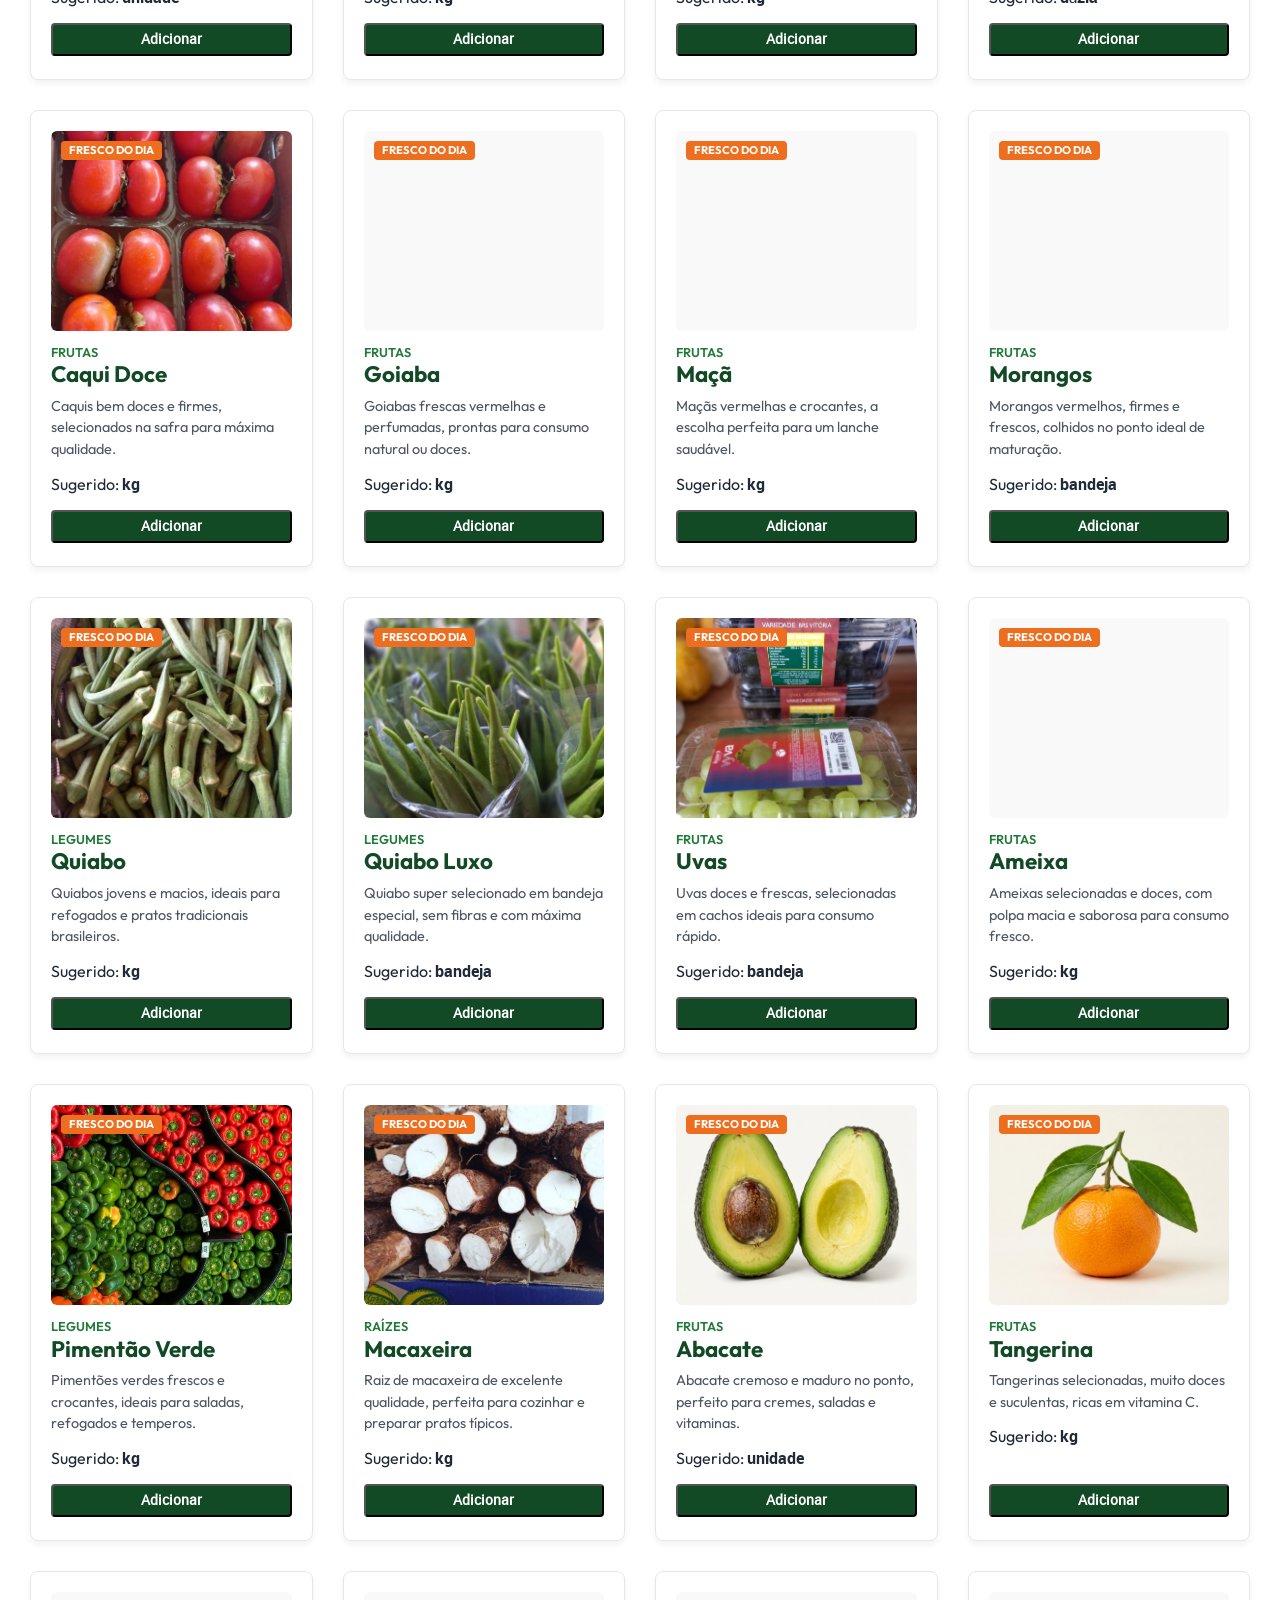
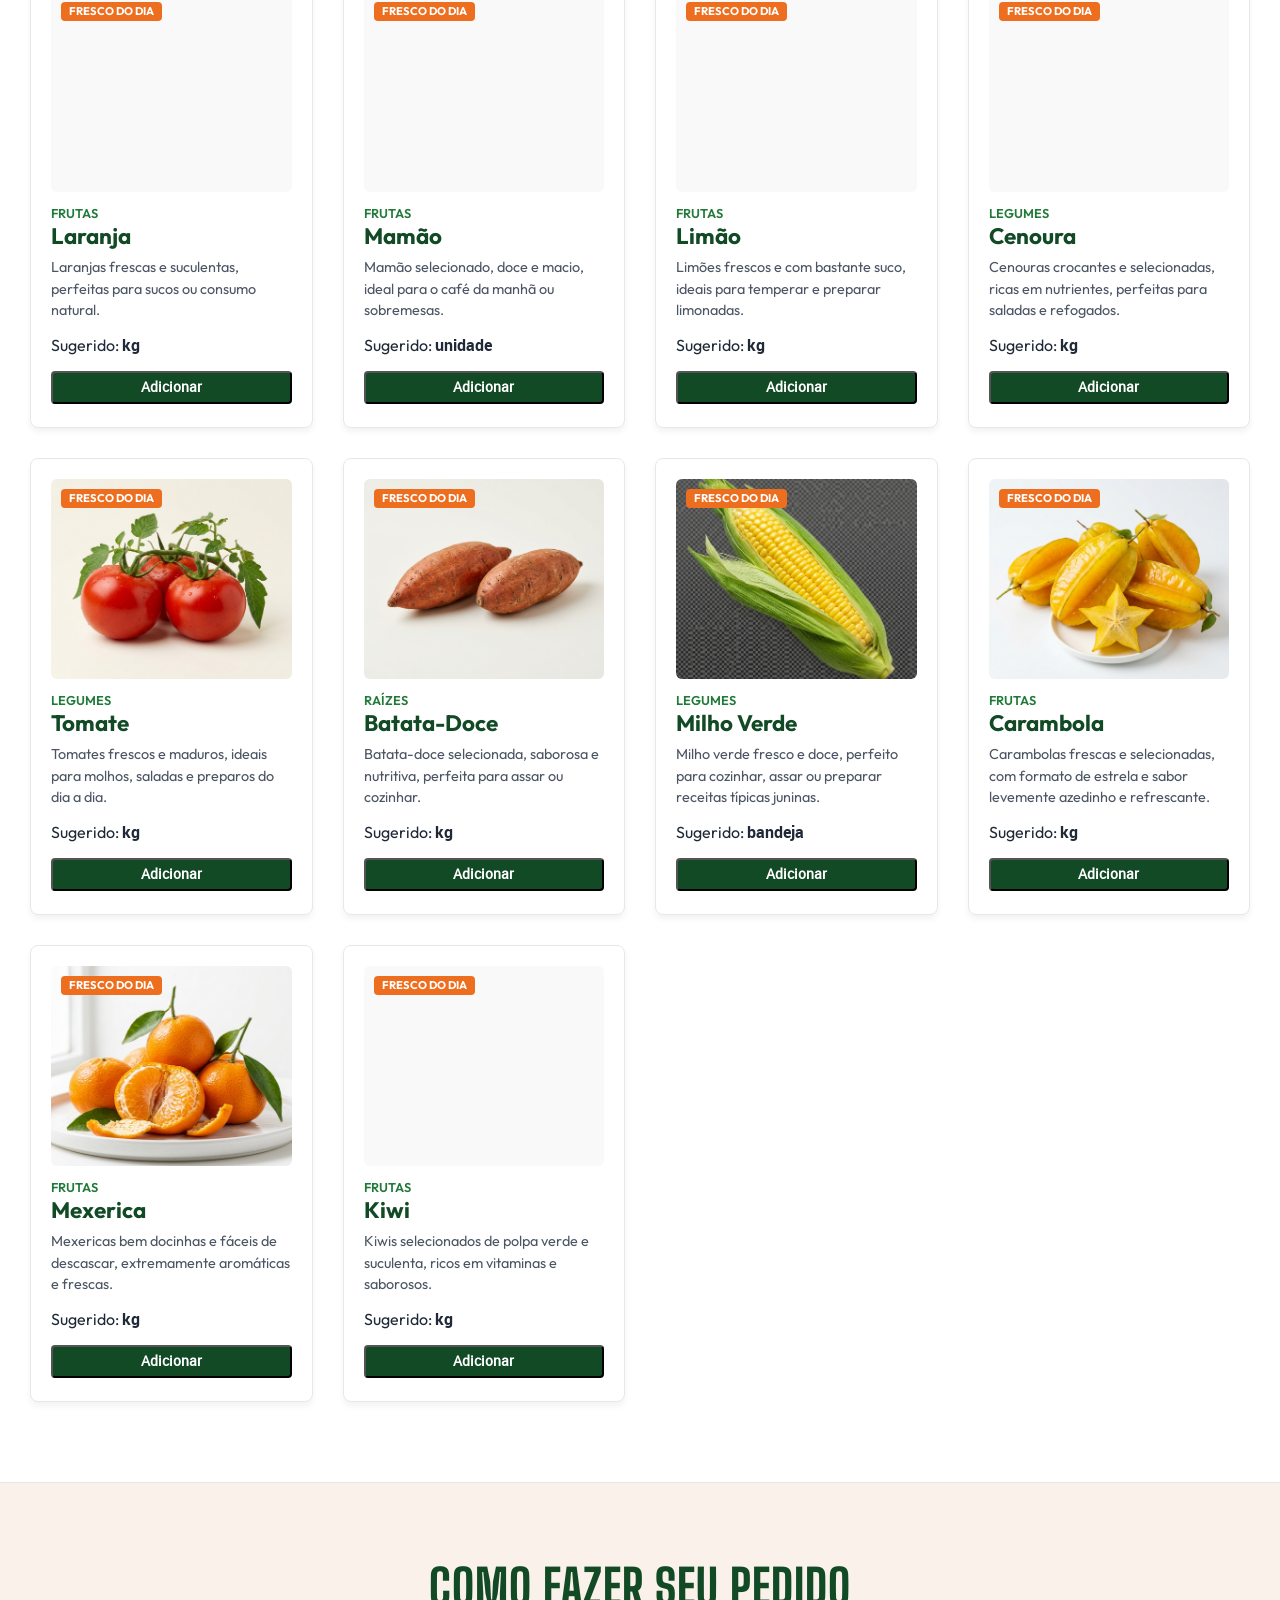
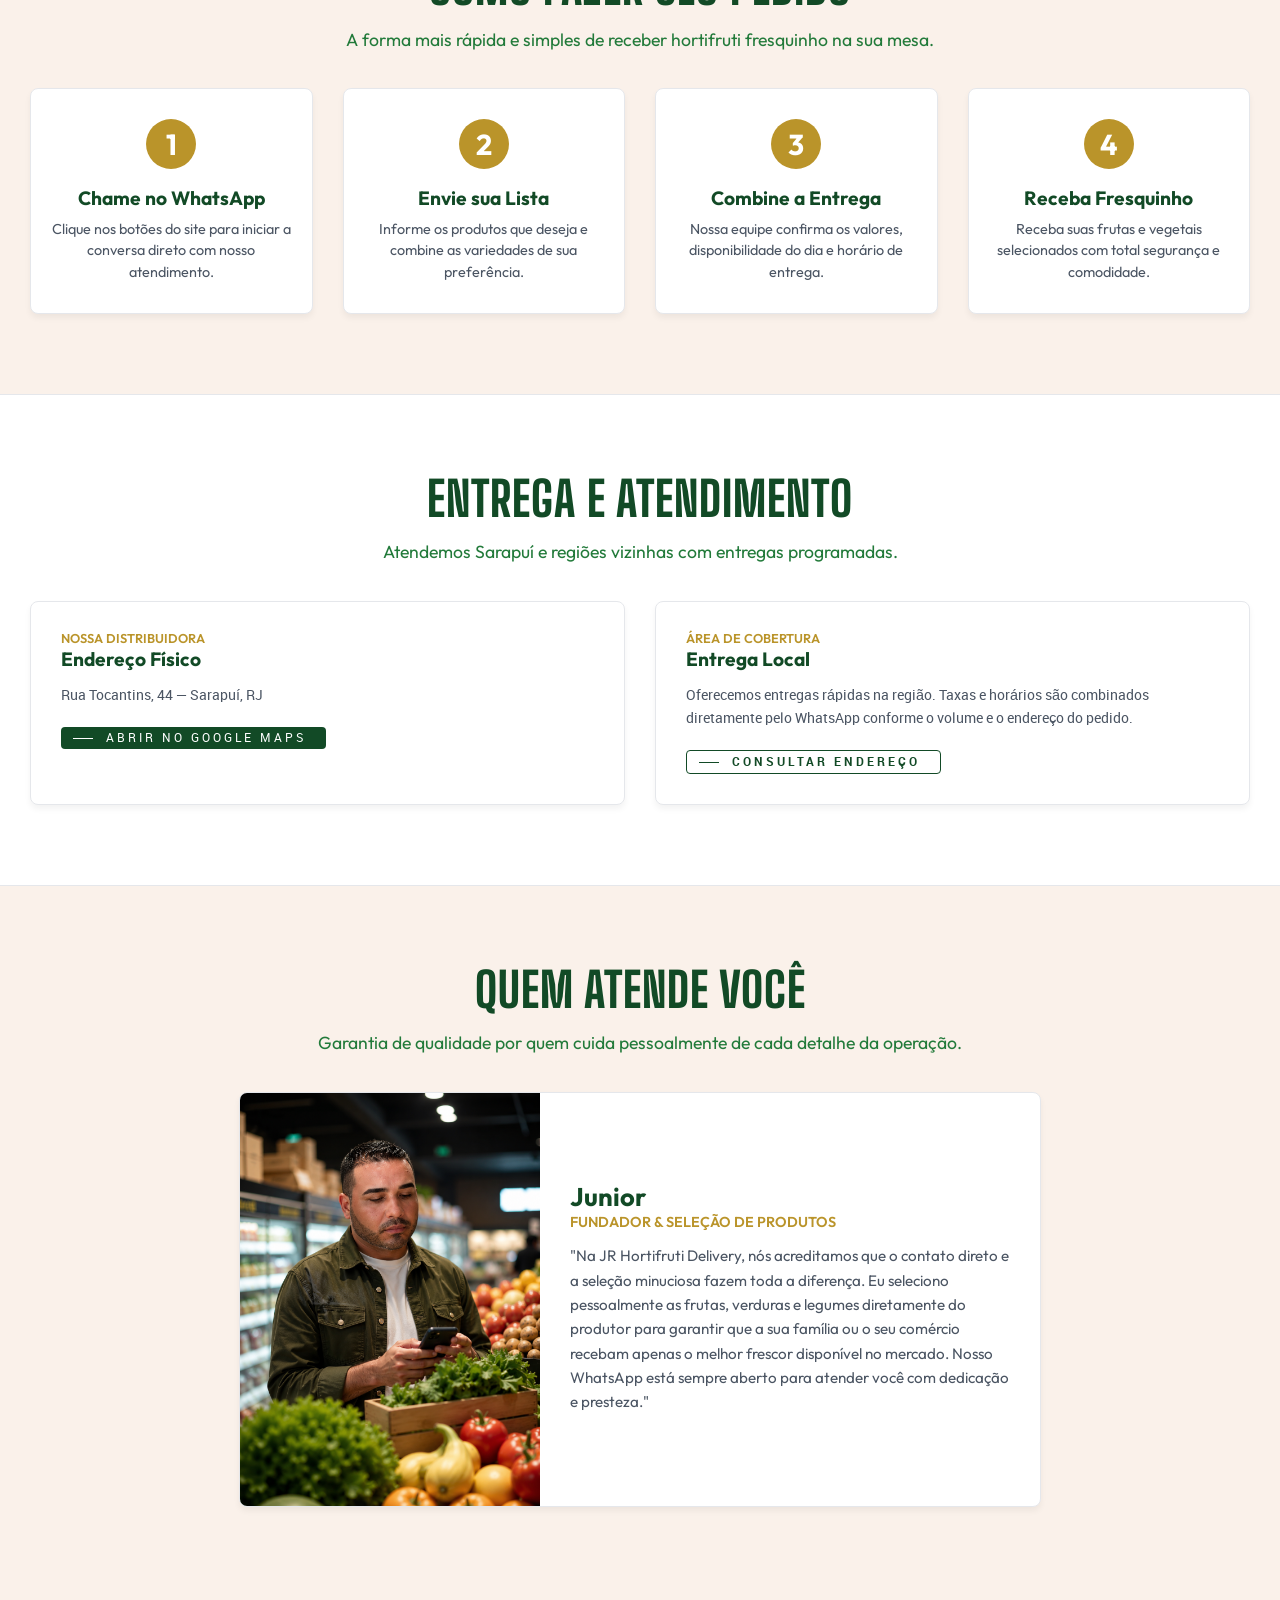
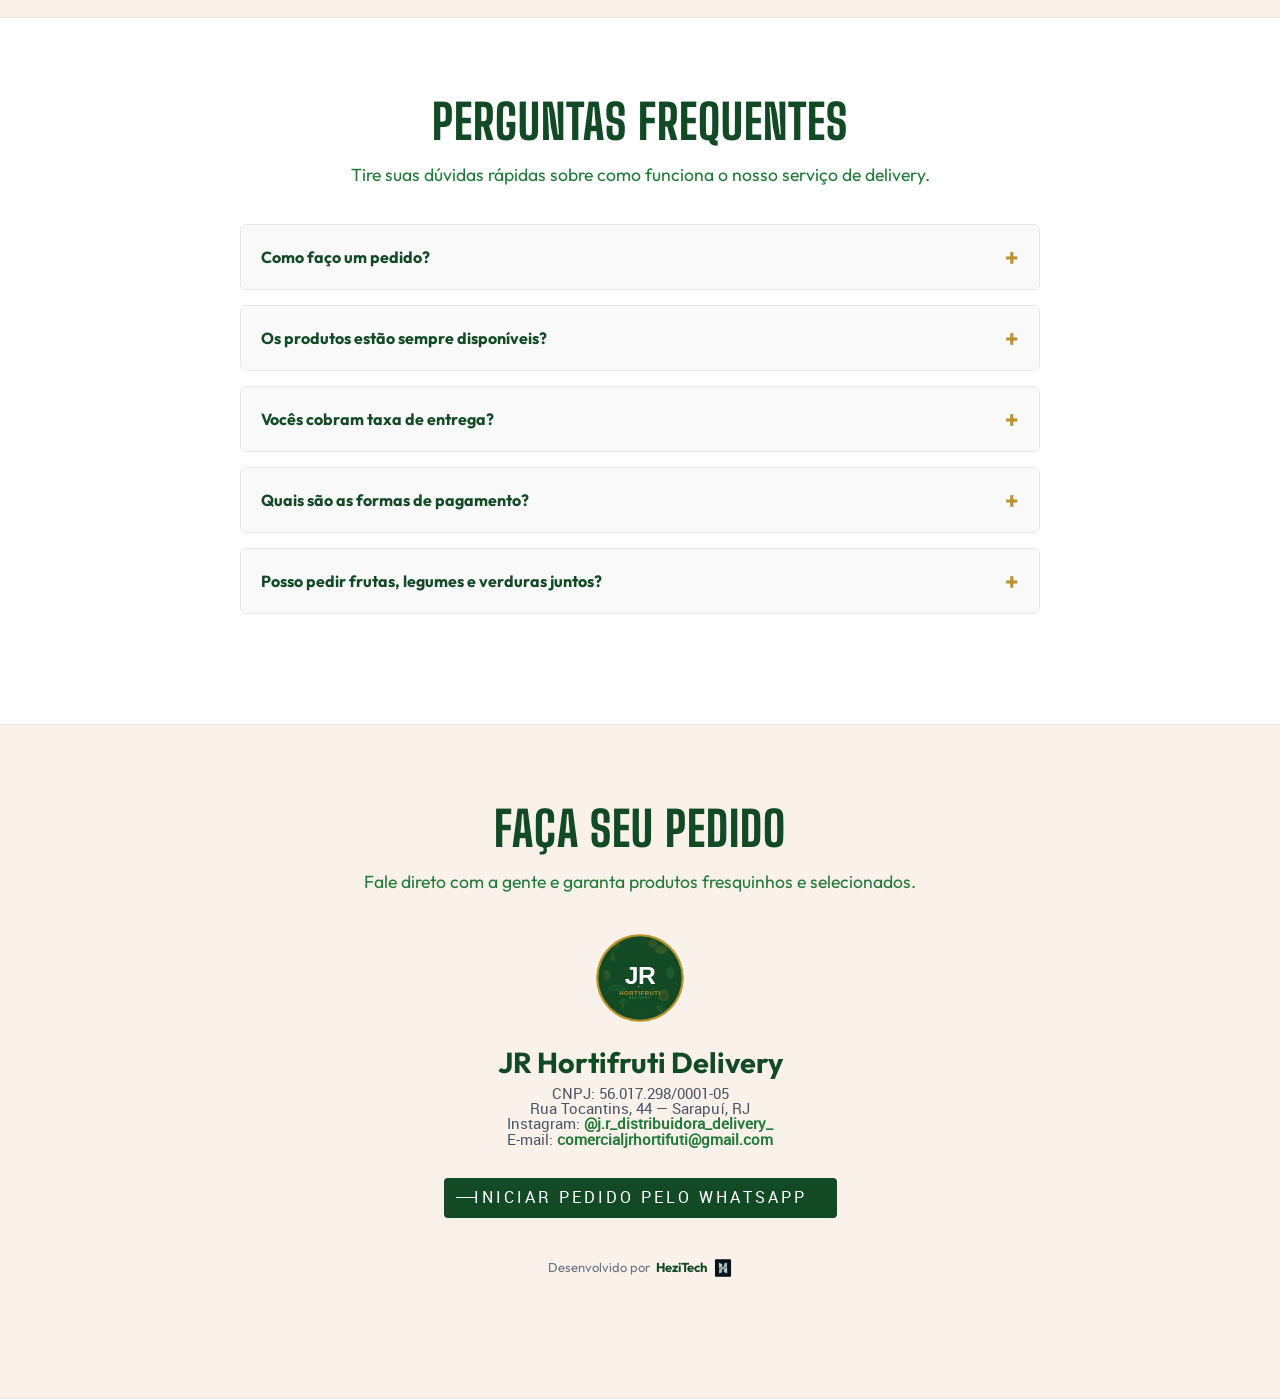
==== commit 4c36a29b: "feat: add hero video background, contact email, and update phone number to 21 96903-5431" ====
--- a/index.html
+++ b/index.html
@@ -16,7 +16,7 @@
 	<meta property="og:title" content="JR Hortifruti Delivery — Frutas, legumes e verduras em Sarapuí">
 	<meta property="og:description" content="Peça frutas, legumes, verduras e produtos frescos pelo WhatsApp com a JR Hortifruti Delivery. Atendimento direto e entrega local em Sarapuí, RJ.">
 	<meta property="og:image" content="public/JR_Hortifruti_Logo_Principal_Novo.png">
-	<meta property="og:url" content="https://wa.me/5521956893764">
+	<meta property="og:url" content="https://wa.me/5521969035431">
 	<meta property="og:site_name" content="JR Hortifruti Delivery">
 	<meta name="twitter:card" content="summary_large_image">
 </head>
@@ -58,7 +58,7 @@
 			</p>
 		</div>
 
-		<a class="nousContacter button invert" style="margin-top: 30px;" href="https://wa.me/5521956893764?text=Ol%C3%A1%2C%20vim%20pelo%20site%20da%20JR%20Hortifruti%20Delivery%20e%20gostaria%20de%20fazer%20um%20pedido." target="_blank"><span class="traitL"></span><span class="text">Chamar no WhatsApp</span><span class="traitR"></span></a>
+		<a class="nousContacter button invert" style="margin-top: 30px;" href="https://wa.me/5521969035431?text=Ol%C3%A1%2C%20vim%20pelo%20site%20da%20JR%20Hortifruti%20Delivery%20e%20gostaria%20de%20fazer%20um%20pedido." target="_blank"><span class="traitL"></span><span class="text">Chamar no WhatsApp</span><span class="traitR"></span></a>
 		<div class="menu-credits">
 			<span>Desenvolvido por</span>
 			<a href="https://www.hezitech.com.br" target="_blank" rel="noopener noreferrer" aria-label="Acessar o site da HeziTech">
@@ -99,8 +99,10 @@
 	<div id="main">
 
 	<section class="fullScreen" id="home">
-		<!-- BACKGROUND IMAGE -->
-		<img src="public/frutas-vegetais.jpg" alt="Hortifruti" style="position: absolute; top: 0; left: 0; width: 100%; height: 100%; object-fit: cover; filter: brightness(45%);">
+		<!-- BACKGROUND VIDEO -->
+		<video autoplay loop muted playsinline poster="public/frutas-vegetais.jpg" style="position: absolute; top: 0; left: 0; width: 100%; height: 100%; object-fit: cover; filter: brightness(45%); z-index: 0;">
+			<source src="media/video-hortifruti.mp4" type="video/mp4">
+		</video>
 
 		<!-- SLOGAN -->
 		<div id="slogan" style="top: 44vh !important;">
@@ -116,7 +118,7 @@
 				Frutas, legumes, verduras e produtos selecionados todos os dias, com atendimento rápido pelo WhatsApp e entrega local em Sarapuí.
 			</p>
 			<div style="display: inline-flex; gap: 15px; flex-wrap: wrap; justify-content: center; position: relative; z-index: 10;">
-				<a class="button" href="https://wa.me/5521956893764?text=Ol%C3%A1%2C%20vim%20pelo%20site%20da%20JR%20Hortifruti%20Delivery%20e%20gostaria%20de%20fazer%20um%20pedido." target="_blank"><span class="traitL"></span><span class="text">Pedir no WhatsApp</span><span class="traitR"></span></a>
+				<a class="button" href="https://wa.me/5521969035431?text=Ol%C3%A1%2C%20vim%20pelo%20site%20da%20JR%20Hortifruti%20Delivery%20e%20gostaria%20de%20fazer%20um%20pedido." target="_blank"><span class="traitL"></span><span class="text">Pedir no WhatsApp</span><span class="traitR"></span></a>
 				<a class="button invert" href="#products" style="border-color: #fff !important; color: #fff !important;"><span class="traitL"></span><span class="text">Ver produtos</span><span class="traitR"></span></a>
 			</div>
 		</div>
@@ -239,7 +241,7 @@
 					<p style="font-family: robotoRegular, sans-serif; font-size: 0.9em; line-height: 1.6; color: #4B5563; margin-bottom: 20px;">
 						Oferecemos entregas rápidas na região. Taxas e horários são combinados diretamente pelo WhatsApp conforme o volume e o endereço do pedido.
 					</p>
-					<a class="button invert" href="https://wa.me/5521956893764?text=Ol%C3%A1%2C%20gostaria%20de%20saber%20se%20voc%C3%AAs%20entregam%20no%20meu%20endere%C3%A7o." target="_blank"><span class="traitL"></span><span class="text">Consultar Endereço</span><span class="traitR"></span></a>
+					<a class="button invert" href="https://wa.me/5521969035431?text=Ol%C3%A1%2C%20gostaria%20de%20saber%20se%20voc%C3%AAs%20entregam%20no%20meu%20endere%C3%A7o." target="_blank"><span class="traitL"></span><span class="text">Consultar Endereço</span><span class="traitR"></span></a>
 				</div>
 			</div>
 		</div>
@@ -319,9 +321,10 @@
 				<p style="font-family: robotoRegular, sans-serif; font-size: 0.95em; color: #4B5563; margin-bottom: 30px;">
 					CNPJ: 56.017.298/0001-05<br>
 					Rua Tocantins, 44 — Sarapuí, RJ<br>
-					Instagram: <a href="https://www.instagram.com/j.r_distribuidora_delivery_/" target="_blank" style="color: var(--medium-green); font-weight: bold;">@j.r_distribuidora_delivery_</a>
+					Instagram: <a href="https://www.instagram.com/j.r_distribuidora_delivery_/" target="_blank" style="color: var(--medium-green); font-weight: bold;">@j.r_distribuidora_delivery_</a><br>
+					E-mail: <a href="mailto:comercialjrhortifuti@gmail.com" style="color: var(--medium-green); font-weight: bold;">comercialjrhortifuti@gmail.com</a>
 				</p>
-				<a class="button" style="padding: 12px 30px; font-size: 1em;" href="https://wa.me/5521956893764?text=Ol%C3%A1%2C%20vim%20pelo%20site%20da%20JR%20Hortifruti%20Delivery%20e%20gostaria%20de%20fazer%20um%20pedido." target="_blank"><span class="traitL"></span><span class="text">Iniciar Pedido pelo WhatsApp</span><span class="traitR"></span></a>
+				<a class="button" style="padding: 12px 30px; font-size: 1em;" href="https://wa.me/5521969035431?text=Ol%C3%A1%2C%20vim%20pelo%20site%20da%20JR%20Hortifruti%20Delivery%20e%20gostaria%20de%20fazer%20um%20pedido." target="_blank"><span class="traitL"></span><span class="text">Iniciar Pedido pelo WhatsApp</span><span class="traitR"></span></a>
 				<div class="contact-credits">
 					<span>Desenvolvido por</span>
 					<a href="https://www.hezitech.com.br" target="_blank" rel="noopener noreferrer" aria-label="Acessar o site da HeziTech">
@@ -397,14 +400,14 @@
 		<div class="wrapper">
 			<h2 style="padding-top: 15px;">JR Hortifruti Delivery</h2>
 			<p style="font-family: robotoBold, sans-serif; letter-spacing: 1px; color: var(--gold) !important; margin-bottom: 10px;">Atendimento pelo WhatsApp</p>
-			<a class="cadre" href="https://wa.me/5521956893764?text=Ol%C3%A1%2C%20vim%20pelo%20site%20da%20JR%20Hortifruti%20Delivery%20e%20gostaria%20de%20fazer%20um%20pedido." target="_blank">(21) 95689-3764</a><br>
+			<a class="cadre" href="https://wa.me/5521969035431?text=Ol%C3%A1%2C%20vim%20pelo%20site%20da%20JR%20Hortifruti%20Delivery%20e%20gostaria%20de%20fazer%20um%20pedido." target="_blank">(21) 96903-5431</a><br>
 			<p style="font-family: robotoRegular, sans-serif; font-size: 0.9em; margin-top: 20px; color: #4B5563;">Rua Tocantins, 44 — Sarapuí, RJ</p>
 			<p style="font-family: robotoRegular, sans-serif; font-size: 0.8em; margin-top: 5px; color: #9CA3AF;">CNPJ: 56.017.298/0001-05</p>
 		</div>
 	</div>
 
 	<!-- FLOATING WHATSAPP BUTTON -->
-	<a class="whatsapp-floating" href="https://wa.me/5521956893764?text=Ol%C3%A1%2C%20vim%20pelo%20site%20da%20JR%20Hortifruti%20Delivery%20e%20gostaria%20de%20fazer%20um%20pedido." target="_blank" aria-label="Fazer pedido pelo WhatsApp">
+	<a class="whatsapp-floating" href="https://wa.me/5521969035431?text=Ol%C3%A1%2C%20vim%20pelo%20site%20da%20JR%20Hortifruti%20Delivery%20e%20gostaria%20de%20fazer%20um%20pedido." target="_blank" aria-label="Fazer pedido pelo WhatsApp">
 		<svg viewBox="0 0 448 512">
 			<path fill="#fff" d="M380.9 97.1C339 55.1 283.2 32 223.9 32c-122.4 0-222 99.6-222 222 0 39.1 10.2 77.3 29.6 111L0 480l117.7-30.9c32.4 17.7 68.9 27 106.1 27h.1c122.3 0 224.1-99.6 224.1-222 0-59.3-25.2-115-67.1-157zm-157 341.6c-33.2 0-65.7-8.9-94-25.7l-6.7-4-69.8 18.3L72 359.2l-4.4-7c-18.5-29.4-28.2-63.3-28.2-98.2 0-101.7 82.8-184.5 184.6-184.5 49.3 0 95.6 19.2 130.4 54.1 34.8 34.9 56.2 81.2 56.1 130.5 0 101.8-84.9 184.6-186.6 184.6zm101.2-138.2c-5.5-2.8-32.8-16.2-37.9-18-5.1-1.9-8.8-2.8-12.5 2.8-3.7 5.6-14.3 18-17.6 21.8-3.2 3.7-6.5 4.2-12 1.4-32.6-16.3-54-29.1-75.5-66-5.7-9.8 5.7-9.1 16.3-30.3 1.8-3.7.9-6.9-.5-9.7-1.4-2.8-12.5-30.1-17.1-41.2-4.5-10.8-9.1-9.3-12.5-9.5-3.2-.2-6.9-.2-10.6-.2-3.7 0-9.7 1.4-14.8 6.9-5.1 5.6-19.4 19-19.4 46.3 0 27.3 19.9 53.7 22.6 57.4 2.8 3.7 39.1 59.7 94.8 83.8 35.2 15.2 49 16.5 66.6 13.9 10.7-1.6 32.8-13.4 37.4-26.4 4.6-13 4.6-24.1 3.2-26.4-1.3-2.5-5-3.9-10.5-6.6z"/>
 		</svg>
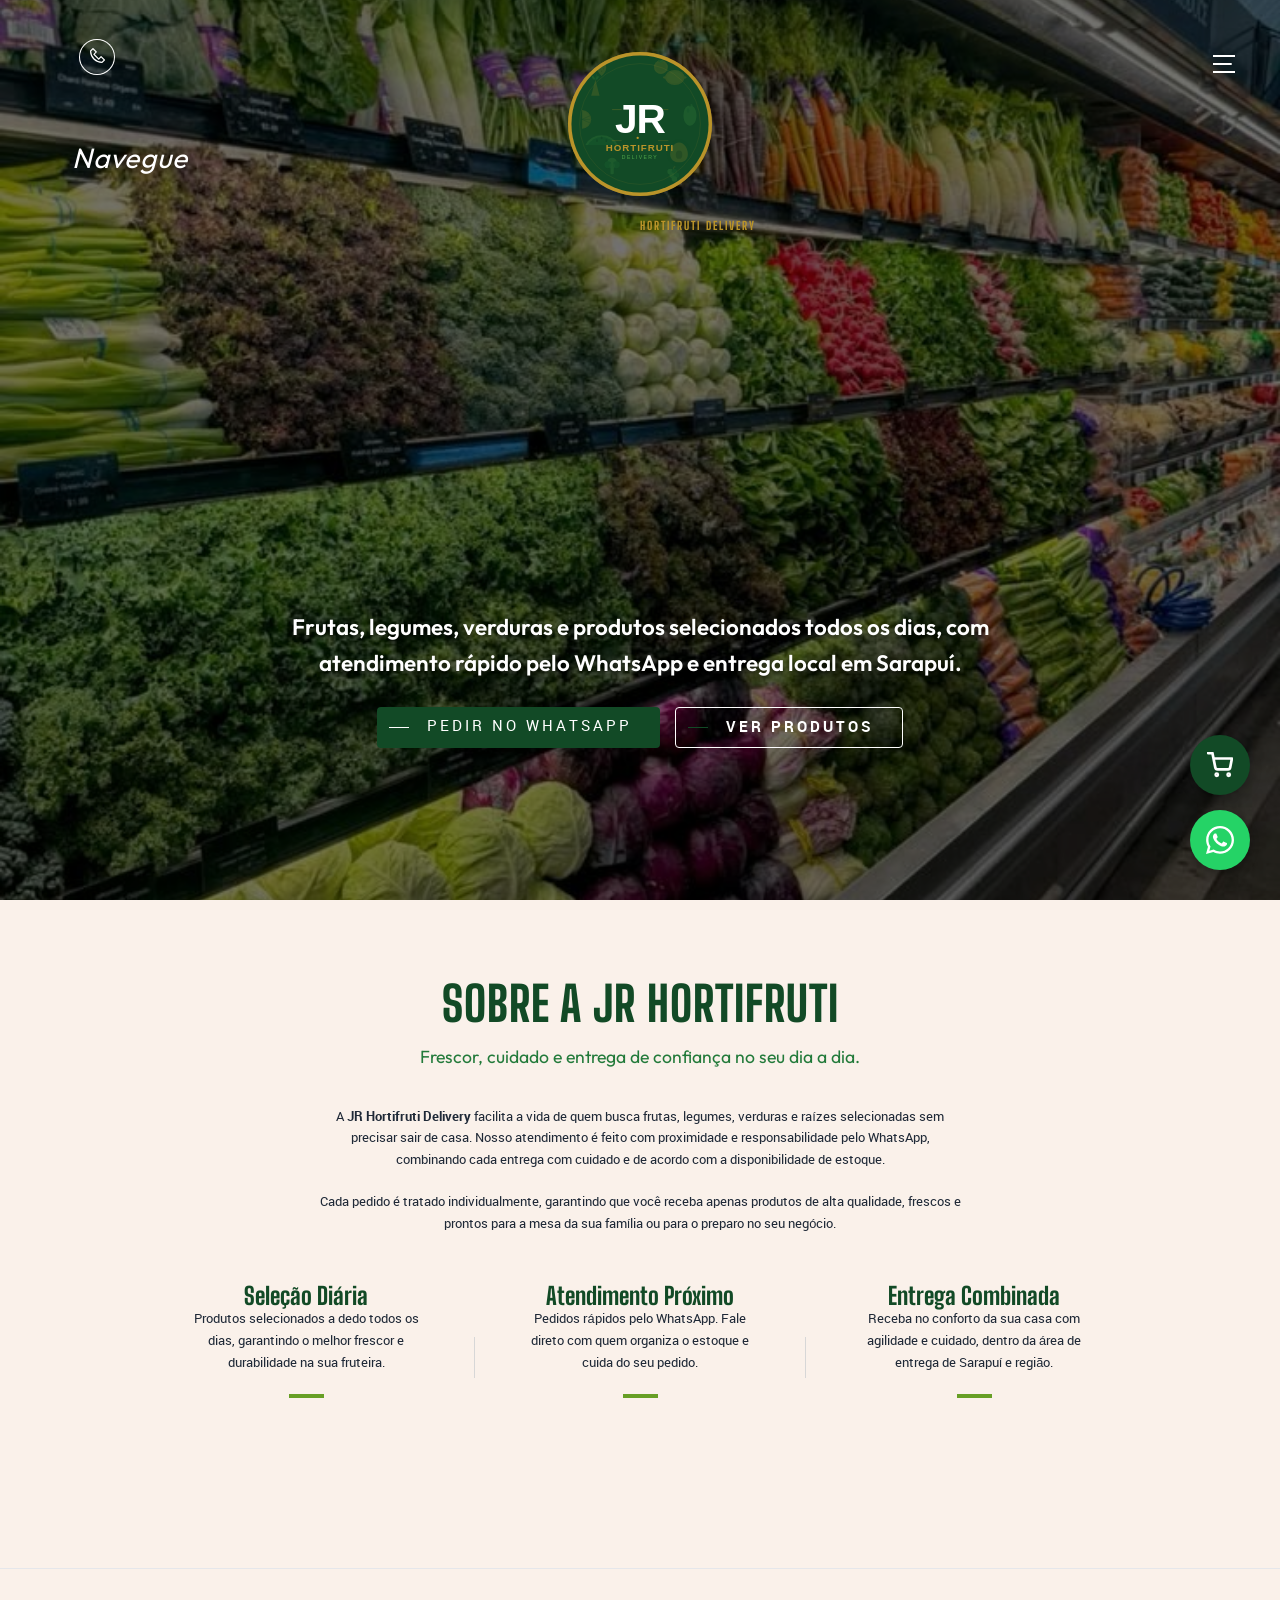
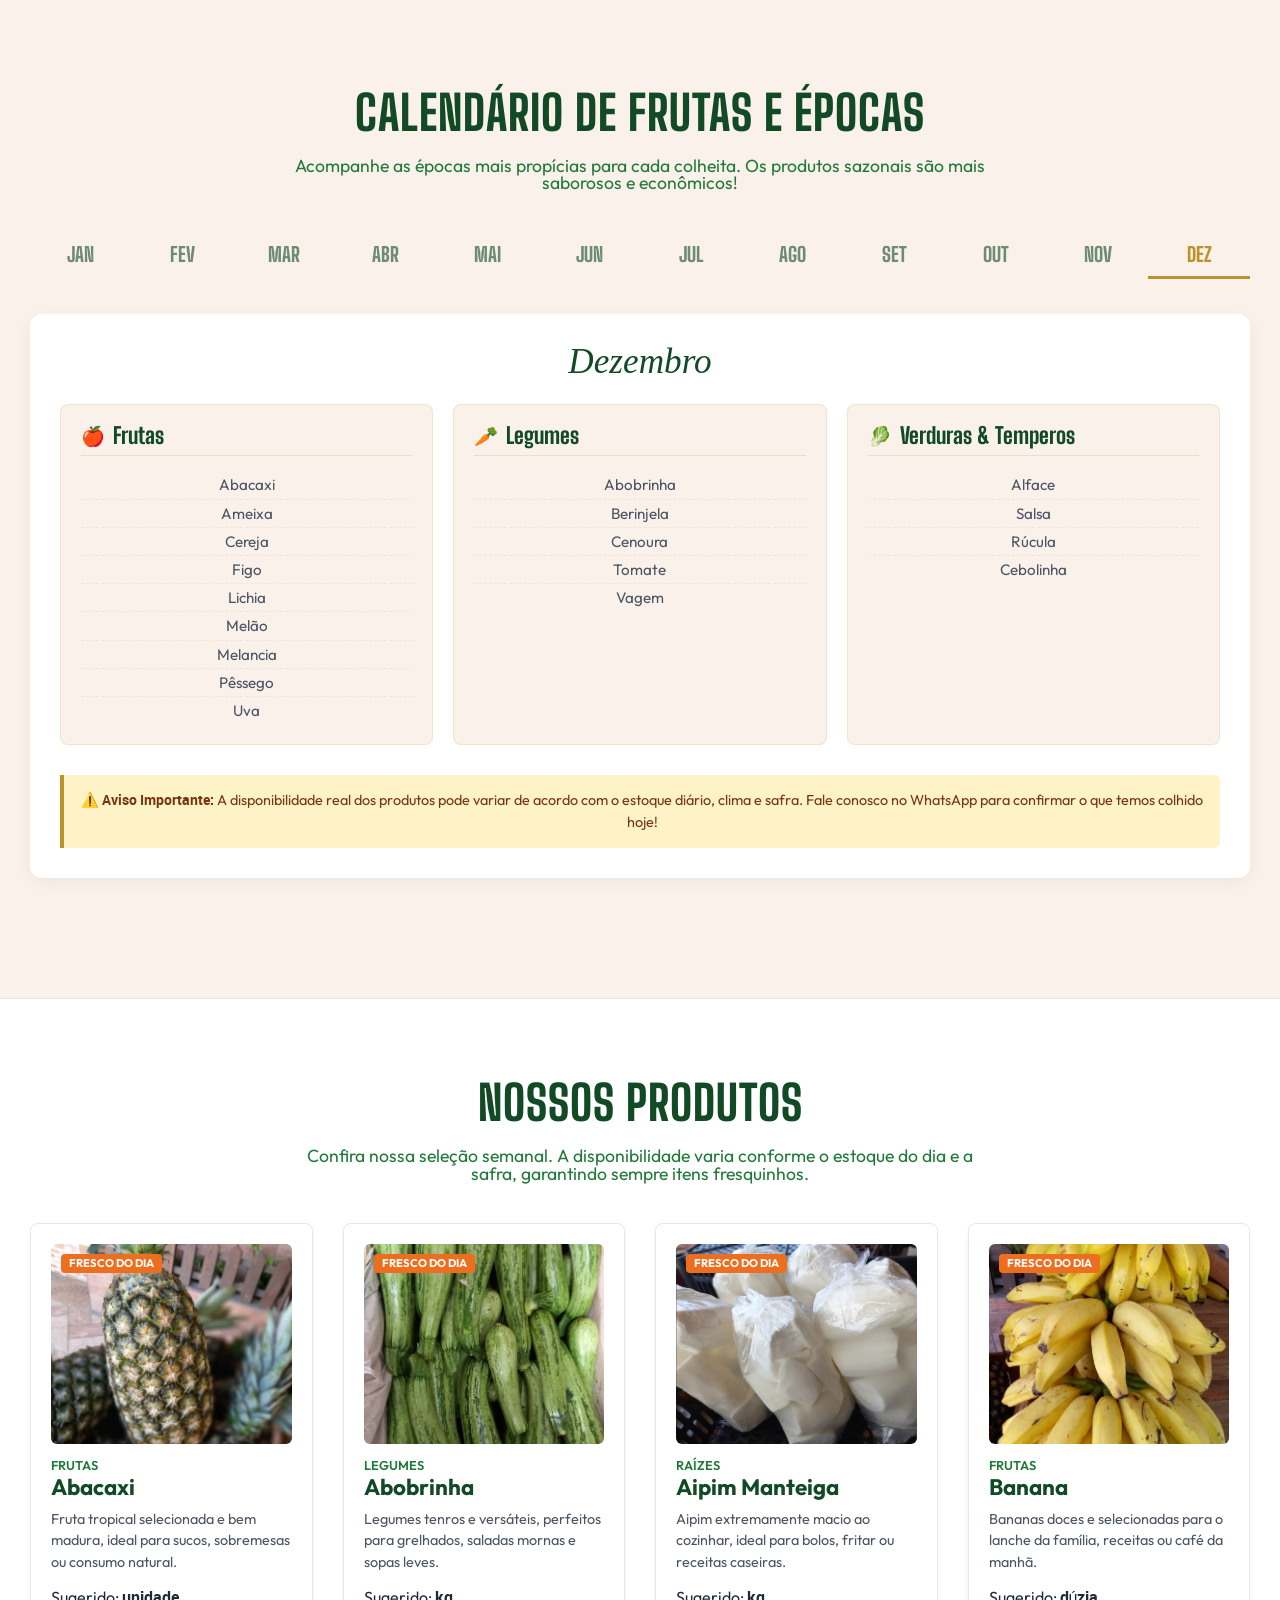
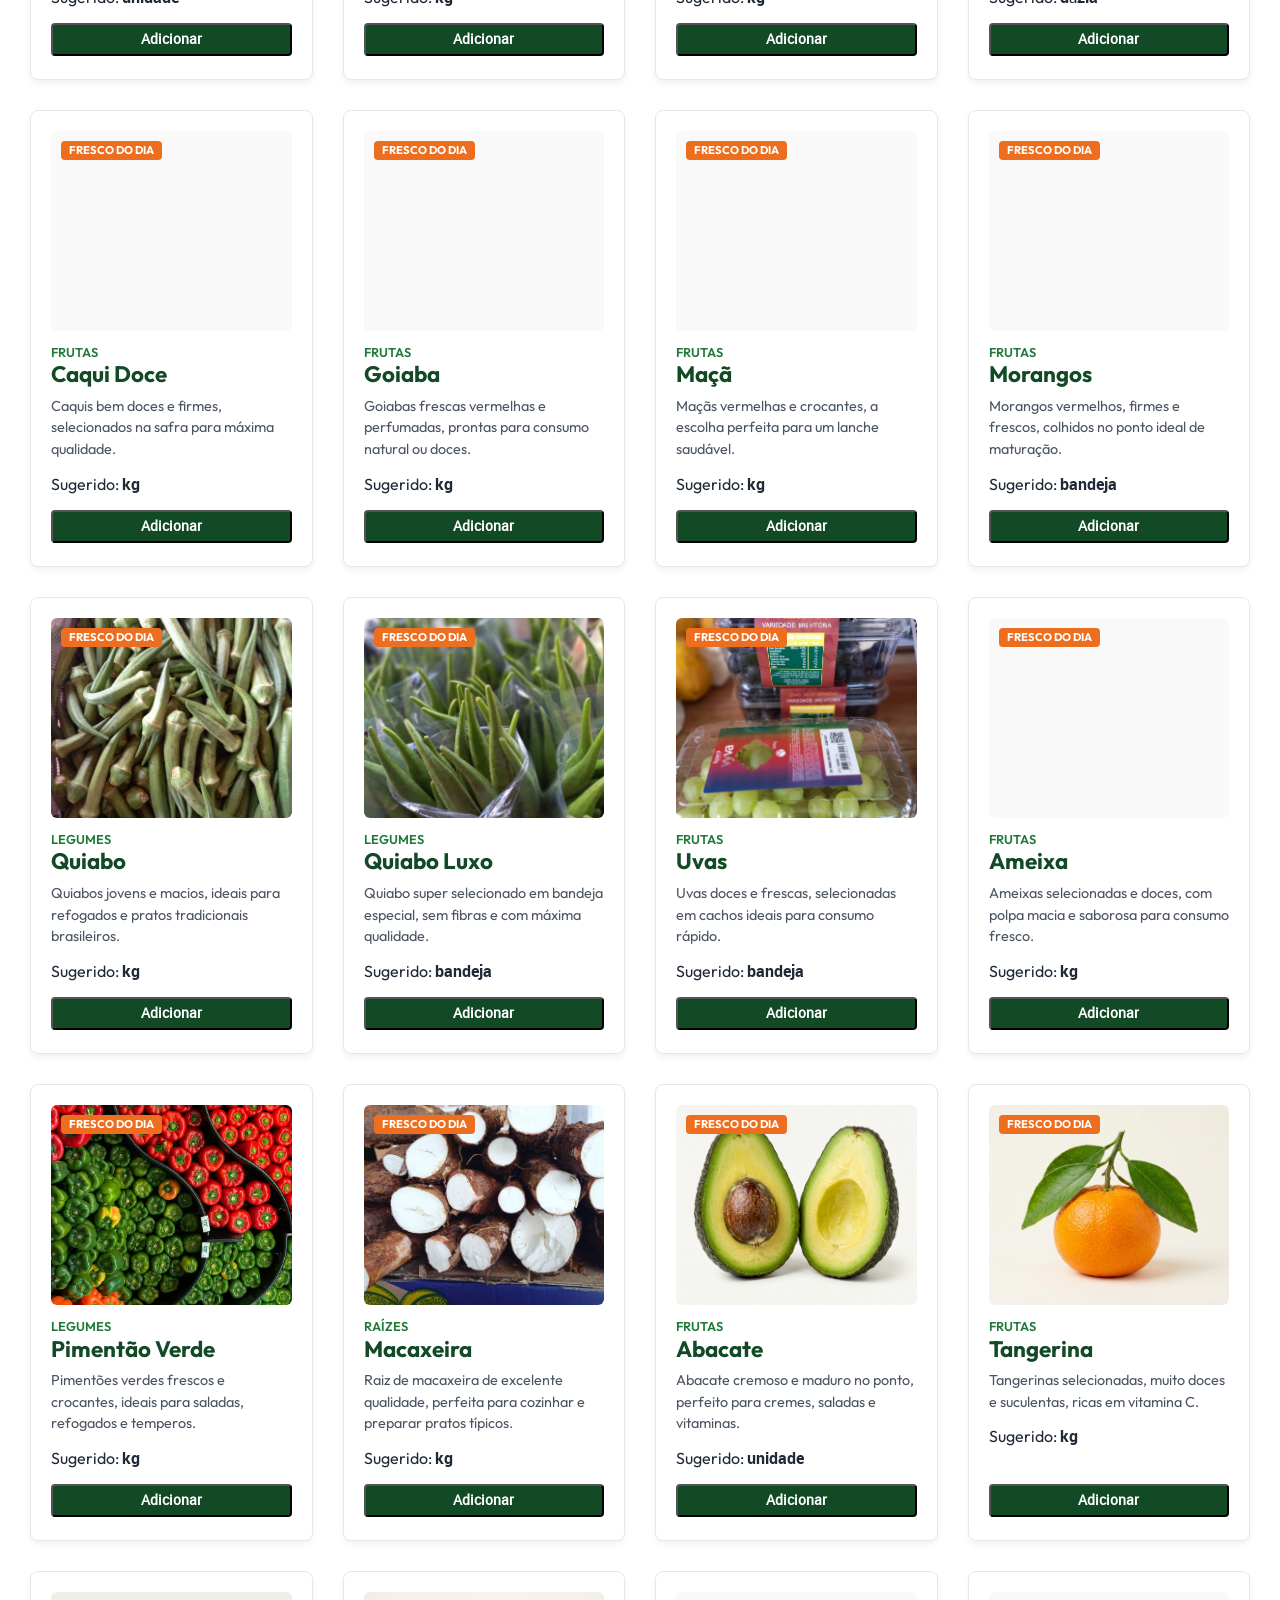
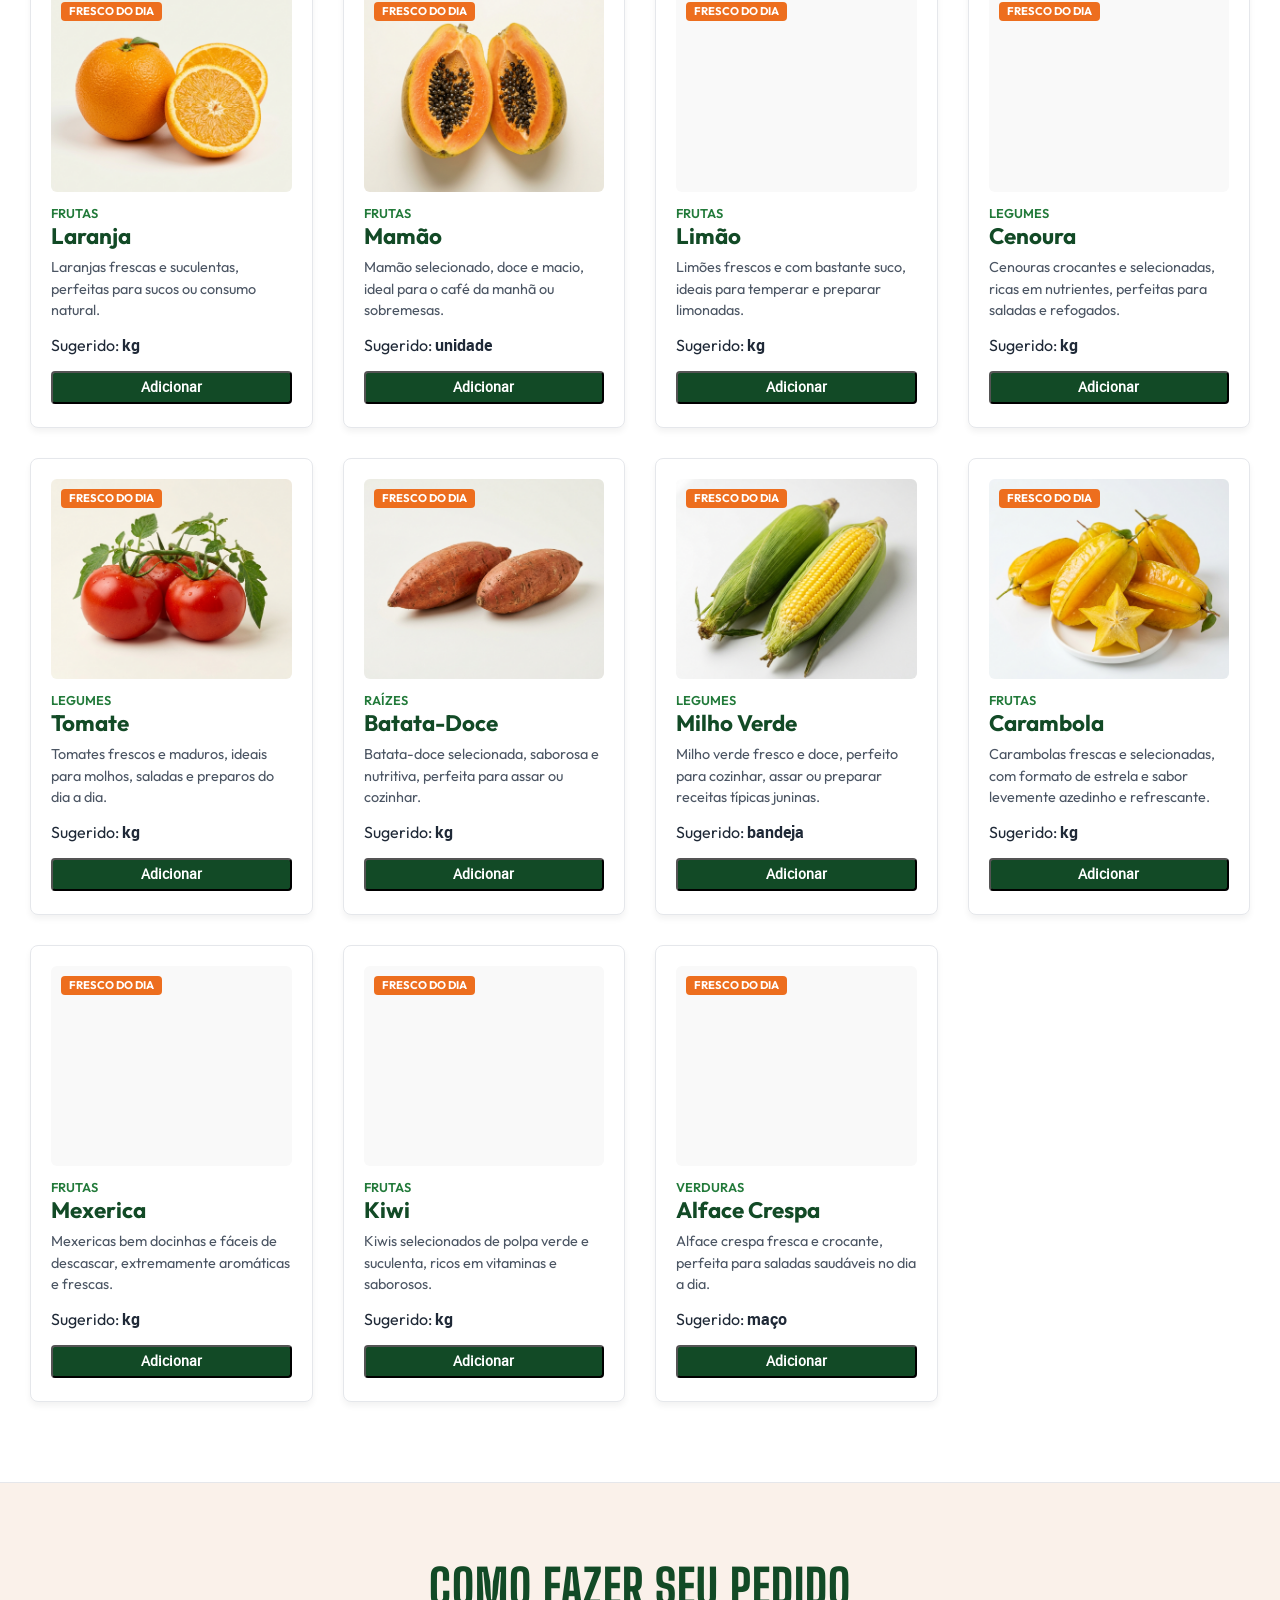
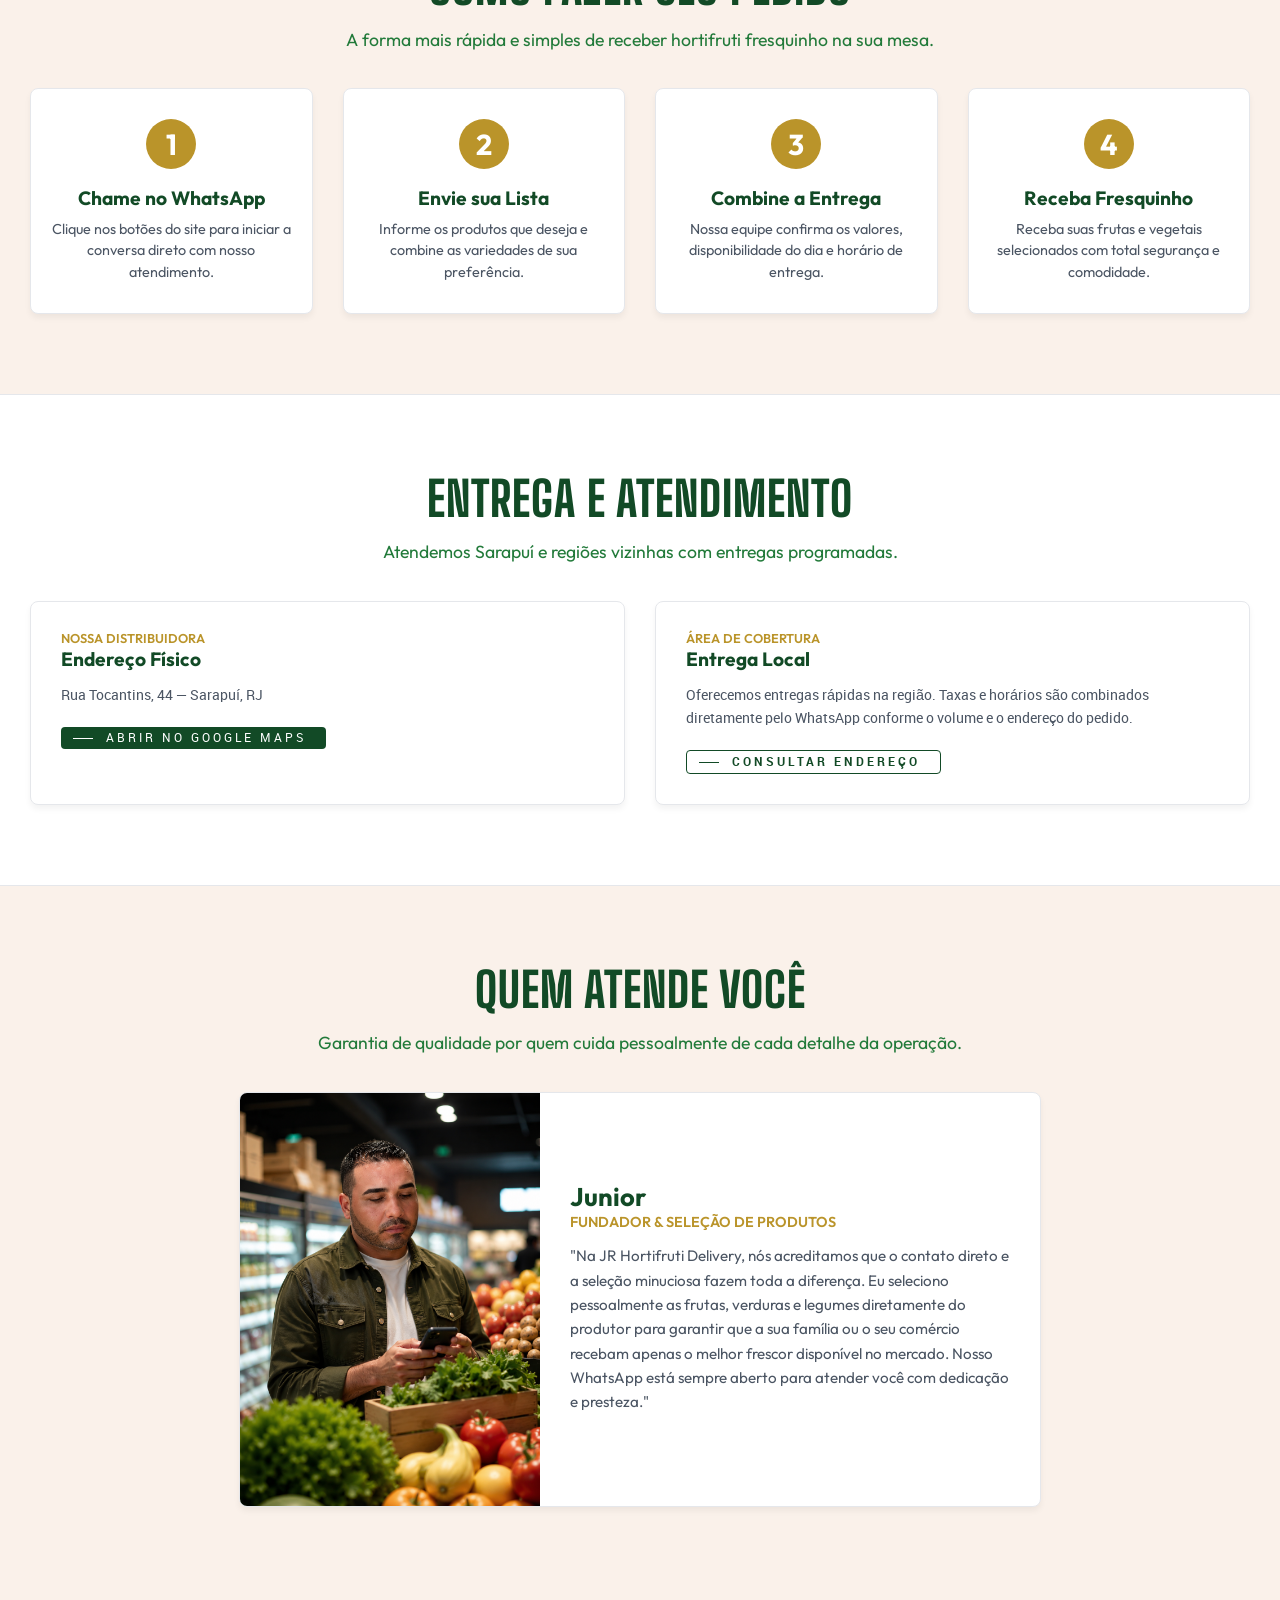
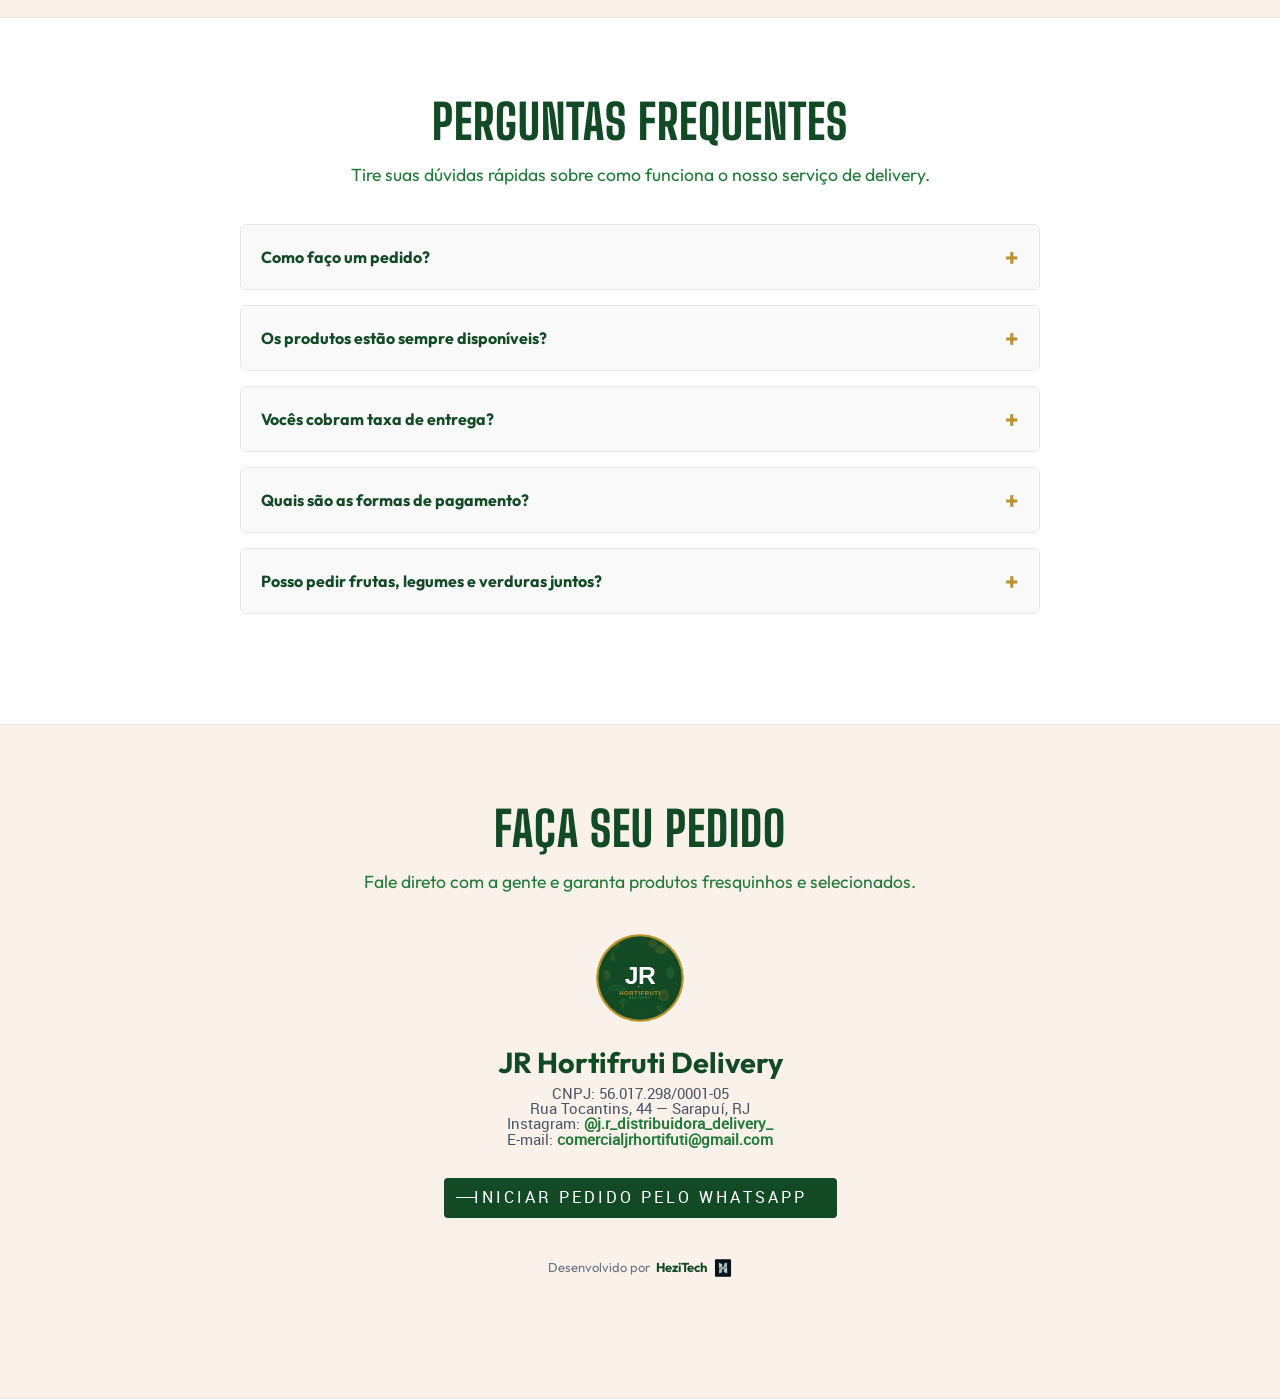
==== commit e0883efc: "feat: align hero side menu, rename to Navegue, replace milho image with clean background, and add Al" ====
--- a/index.html
+++ b/index.html
@@ -127,7 +127,7 @@
 		<nav id="menuH">
 			<ul>
 				<li class="menu">
-					<span style="color: #fff !important;">Navegação</span>
+					<span style="color: #fff !important;">Navegue</span>
 					<ul class="submenu">
 						<li><a href="#home">Início</a></li>
 						<li><a href="#about">Sobre Nós</a></li>
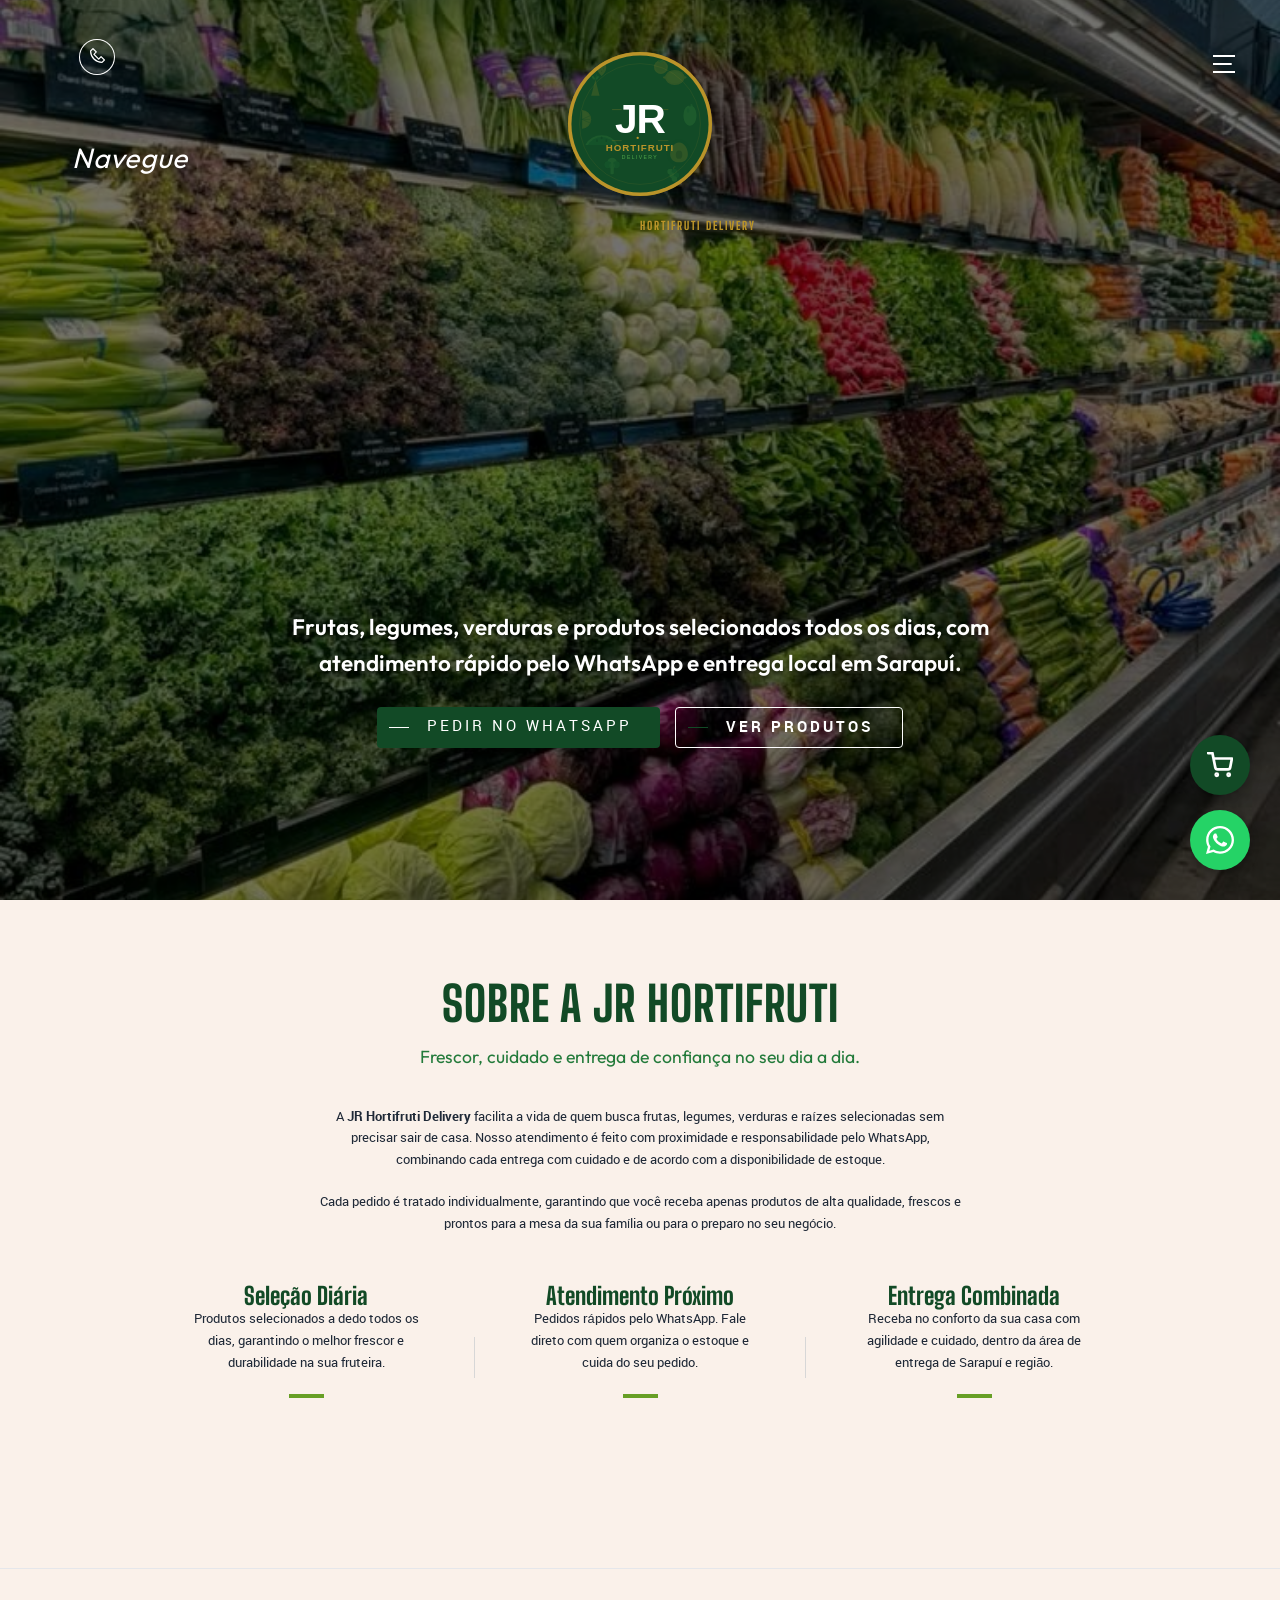
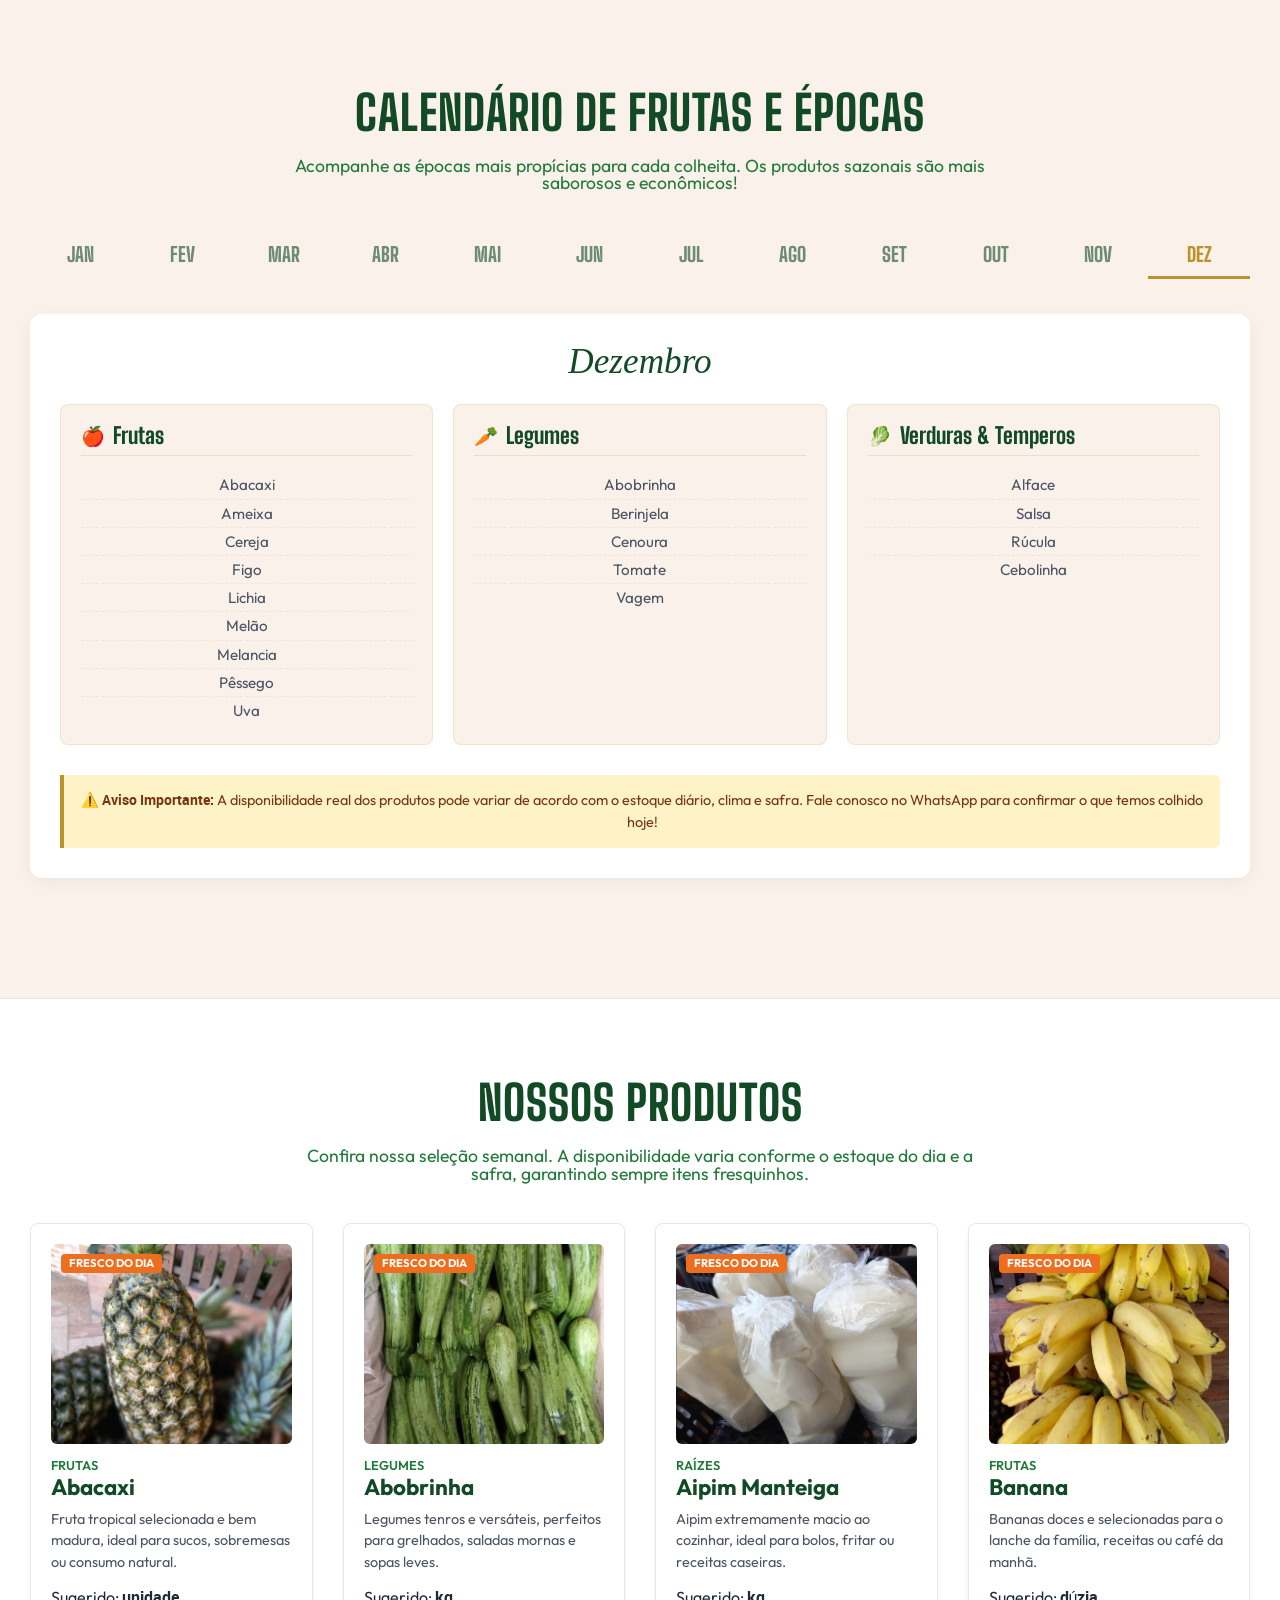
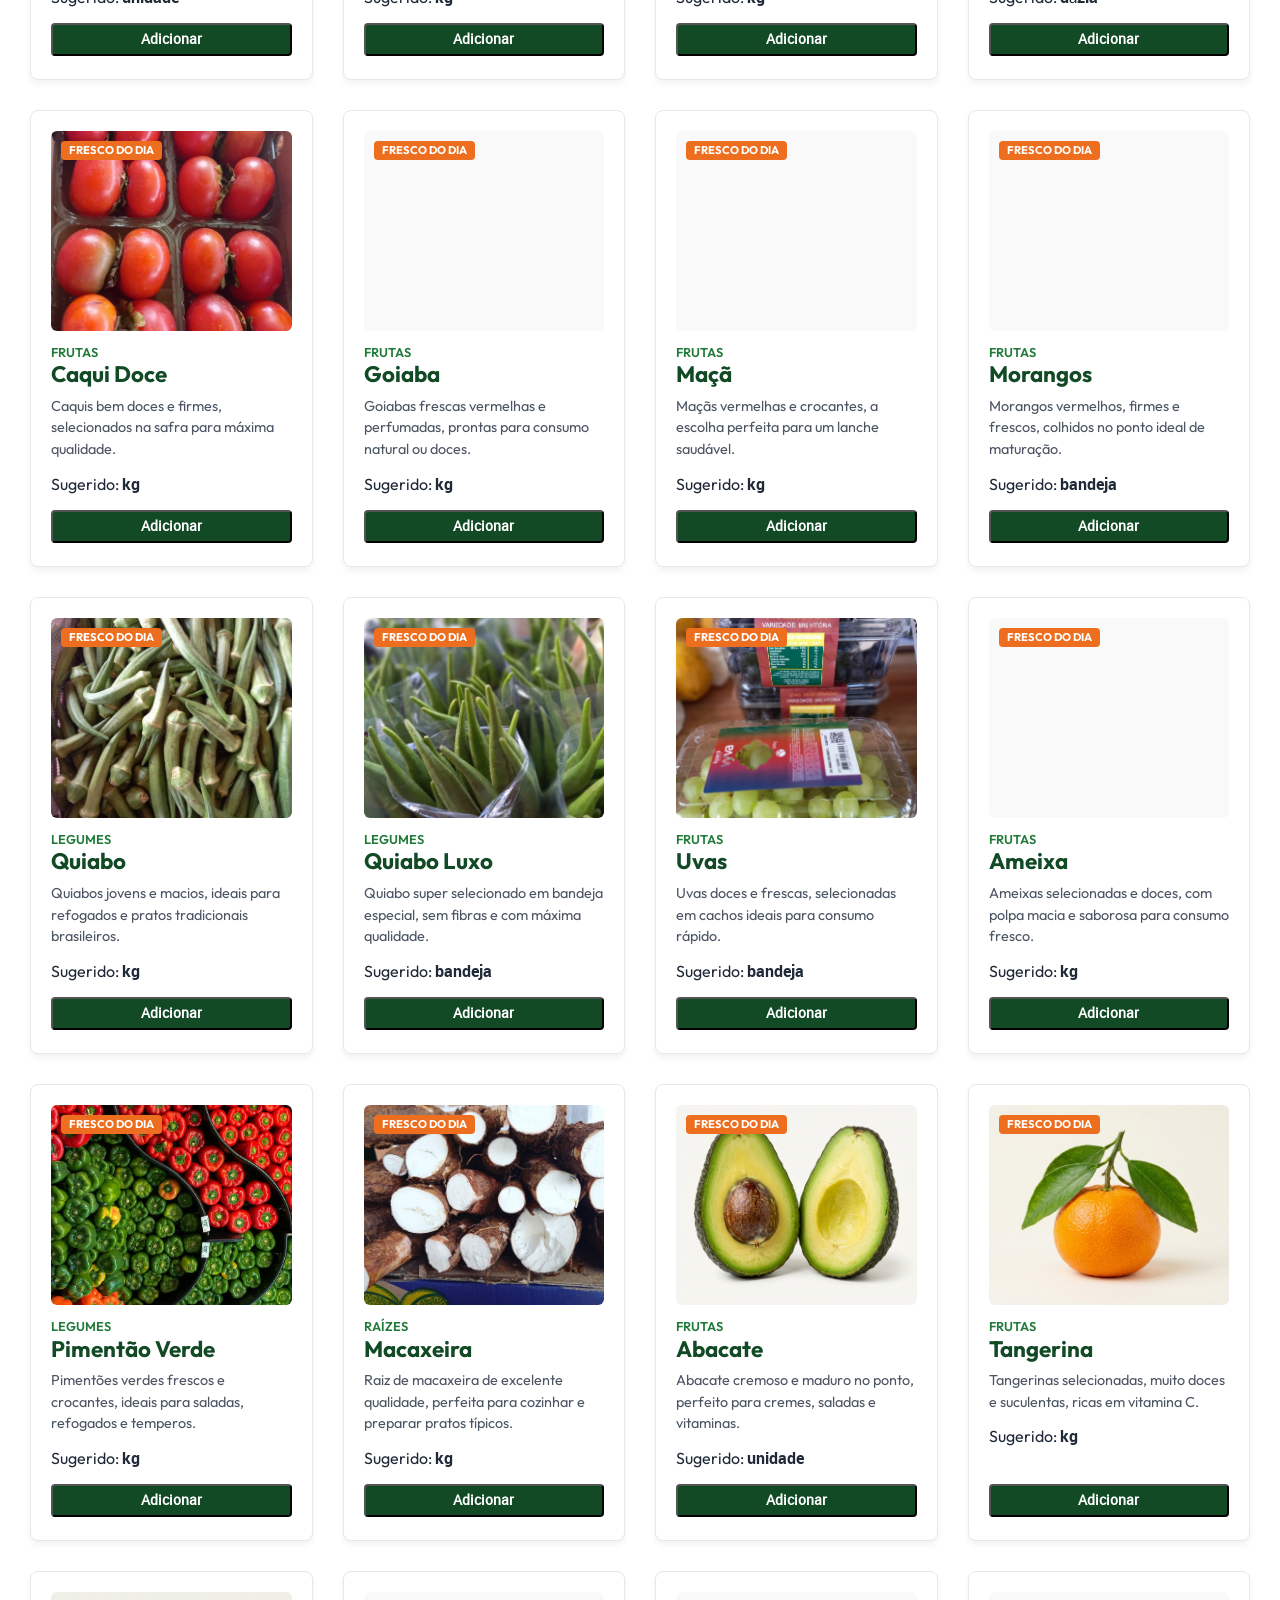
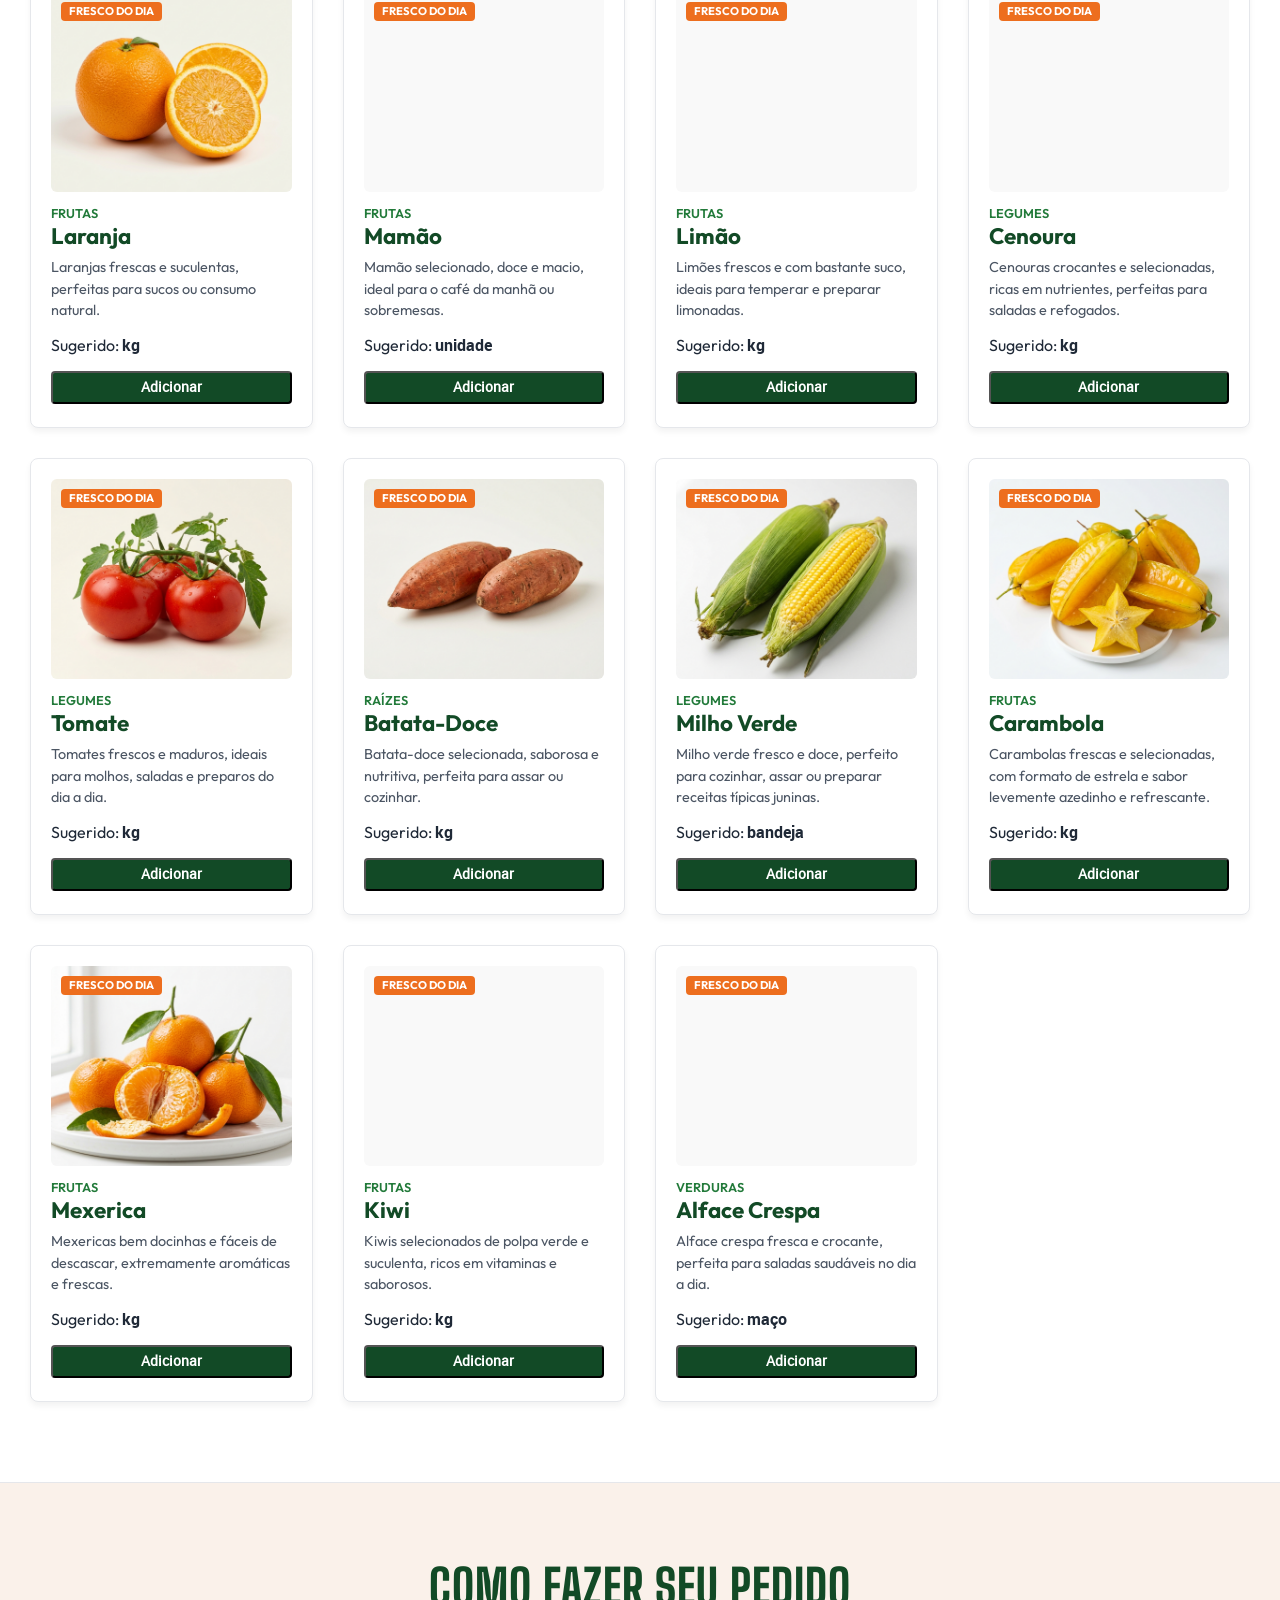
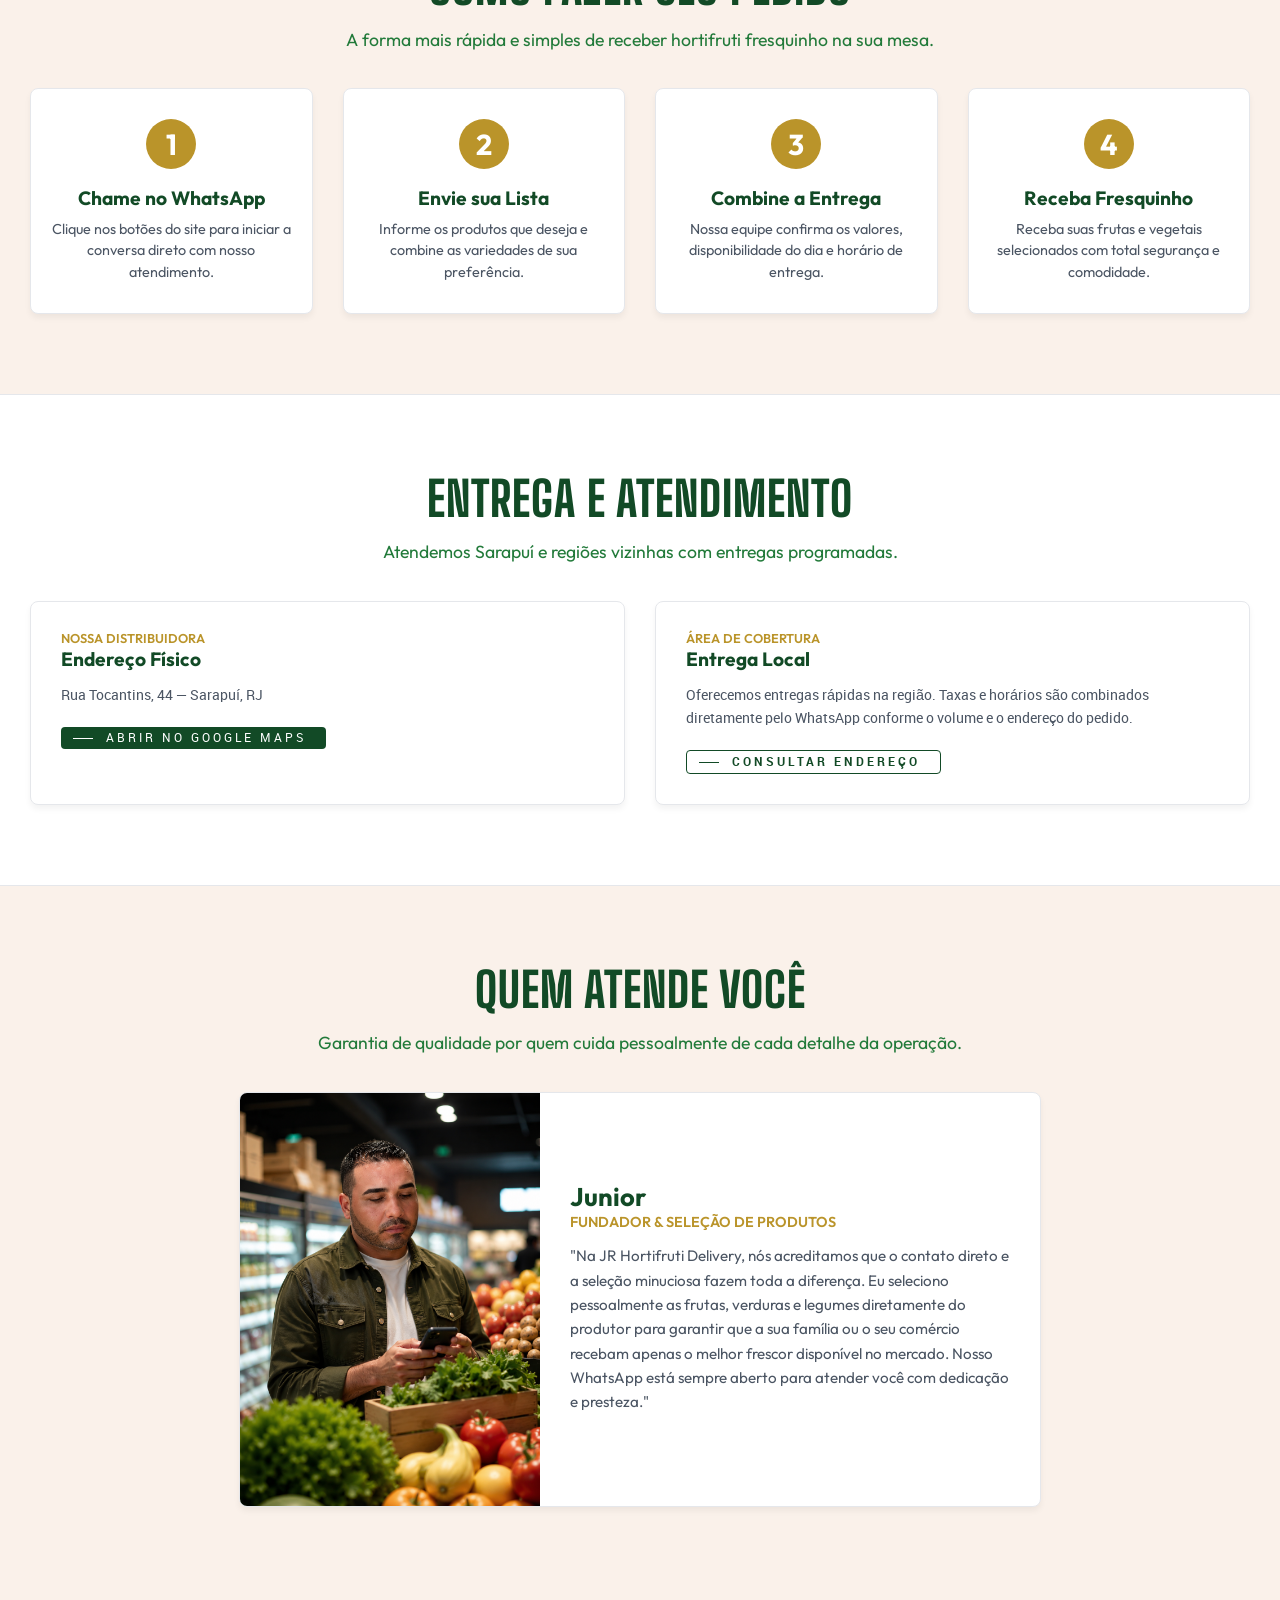
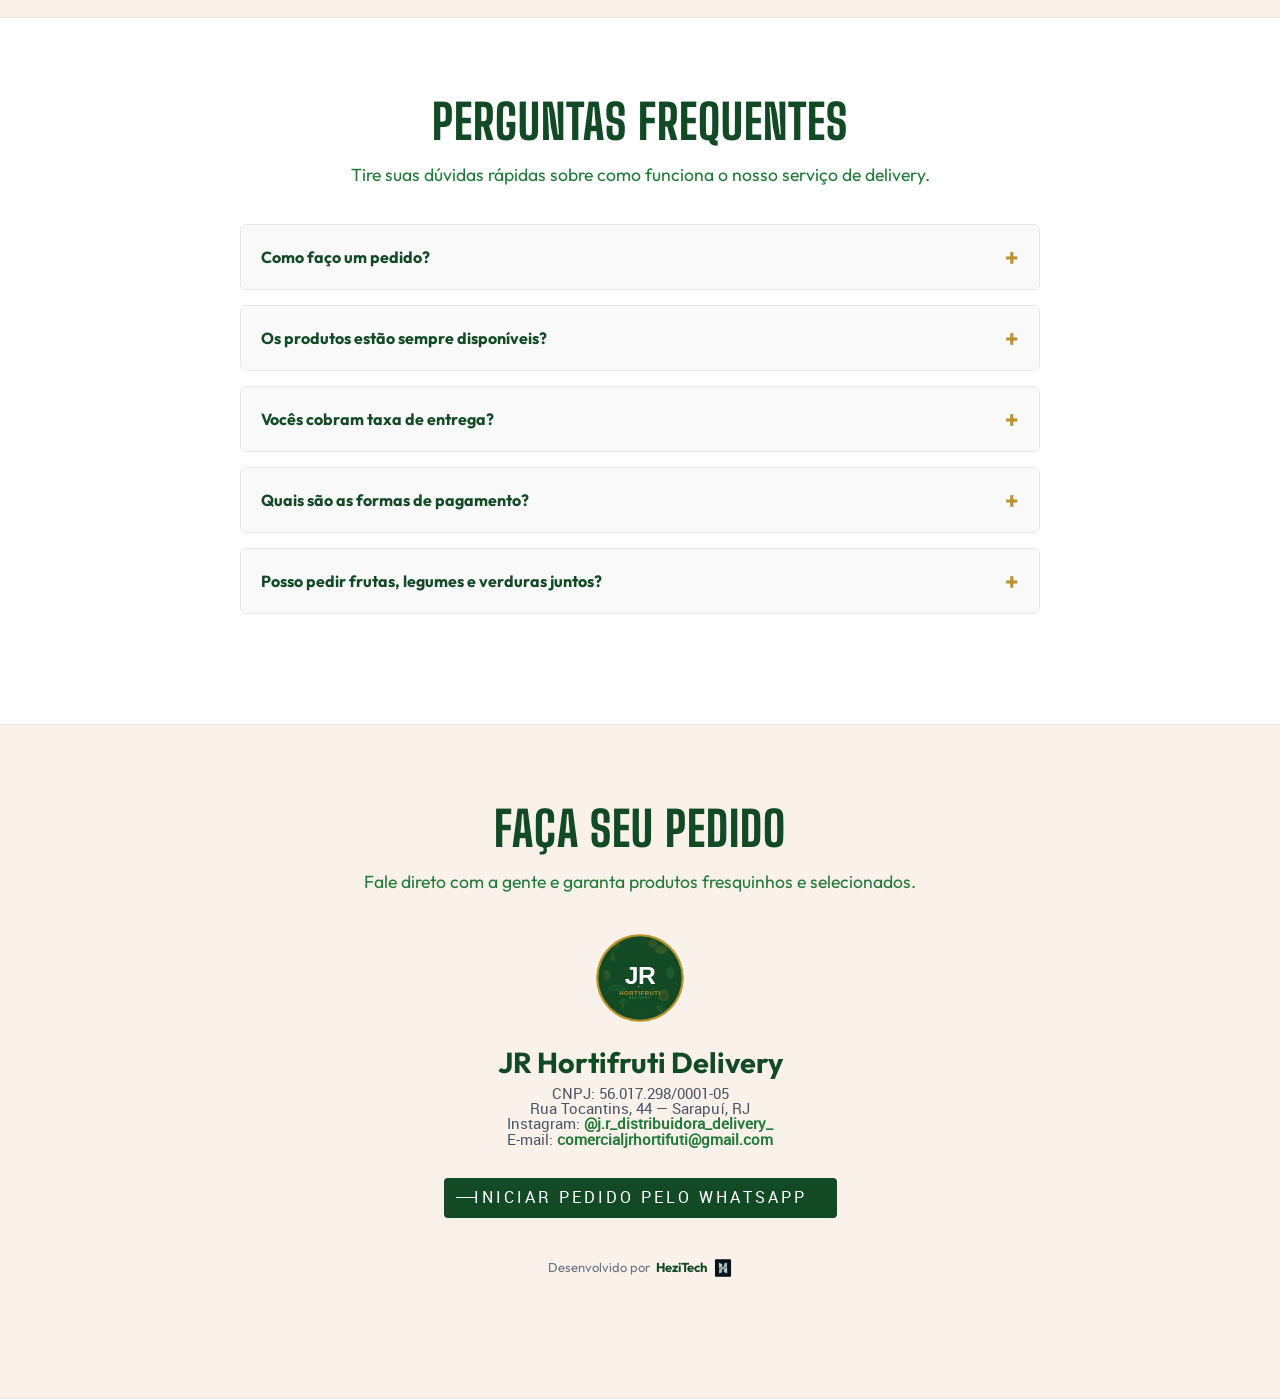
==== commit cb6e7c8c: "perf: optimize mobile performance, add preconnect fonts, explicit image sizes, and load video backgr" ====
--- a/index.html
+++ b/index.html
@@ -1,6 +1,8 @@
 <!DOCTYPE html><html lang="pt-BR"><head>
 	<meta charset="UTF-8">
 	<meta name="viewport" content="width=device-width, initial-scale=1, minimal-ui">
+	<link rel="preconnect" href="https://fonts.googleapis.com">
+	<link rel="preconnect" href="https://fonts.gstatic.com" crossorigin>
 	<link rel="stylesheet" href="css/style.css">
 	<link rel="icon" type="image/svg+xml" href="public/jr_hortifruti_logo_circular.svg">
 	<link rel="shortcut icon" href="public/jr_hortifruti_logo_circular.svg" type="image/x-icon">
@@ -63,7 +65,7 @@
 			<span>Desenvolvido por</span>
 			<a href="https://www.hezitech.com.br" target="_blank" rel="noopener noreferrer" aria-label="Acessar o site da HeziTech">
 				HeziTech
-				<img src="public/hezitech_logo.png" alt="HeziTech">
+				<img src="public/hezitech_logo.png" alt="HeziTech" width="80" height="20">
 			</a>
 		</div>
 	</div>
@@ -82,7 +84,7 @@
 
 			<!-- LOGO -->
 			<a href="#home" id="logo" style="margin-top: 5px;">
-				<img src="public/jr_hortifruti_logo_circular.svg" alt="JR Hortifruti Delivery" style="height: 8.5em; width: auto; max-height: 140px;">
+				<img src="public/jr_hortifruti_logo_circular.svg" alt="JR Hortifruti Delivery" style="height: 8.5em; width: auto; max-height: 140px;" width="140" height="140">
 				<p style="color: var(--gold) !important; font-family: 'Big Shoulders Display', sans-serif !important; letter-spacing: 2px !important; font-weight: 800 !important; right: auto; left: 50%; transform: translateX(-50%); font-size: 1.1em; bottom: -28px; white-space: nowrap;">Hortifruti Delivery</p>
 			</a>
 
@@ -99,10 +101,20 @@
 	<div id="main">
 
 	<section class="fullScreen" id="home">
-		<!-- BACKGROUND VIDEO -->
-		<video autoplay loop muted playsinline poster="public/frutas-vegetais.jpg" style="position: absolute; top: 0; left: 0; width: 100%; height: 100%; object-fit: cover; filter: brightness(45%); z-index: 0;">
-			<source src="media/video-hortifruti.mp4" type="video/mp4">
-		</video>
+		<!-- BACKGROUND CONTAINER (Dynamic Video for Desktop, Image for Mobile) -->
+		<div id="hero-bg-container" style="position: absolute; top: 0; left: 0; width: 100%; height: 100%; z-index: 0; overflow: hidden;">
+			<img src="public/frutas-vegetais.jpg" alt="Hortifruti" style="position: absolute; top: 0; left: 0; width: 100%; height: 100%; object-fit: cover; filter: brightness(45%);" width="1920" height="1080">
+		</div>
+		<script>
+			(function() {
+				if (window.innerWidth > 1024) {
+					var container = document.getElementById('hero-bg-container');
+					if (container) {
+						container.innerHTML = '<video autoplay loop muted playsinline poster="public/frutas-vegetais.jpg" style="position: absolute; top: 0; left: 0; width: 100%; height: 100%; object-fit: cover; filter: brightness(45%); z-index: 0;"><source src="media/video-hortifruti.mp4" type="video/mp4"></video>';
+					}
+				}
+			})();
+		</script>
 
 		<!-- SLOGAN -->
 		<div id="slogan" style="top: 44vh !important;">
@@ -255,7 +267,7 @@
 			
 			<div class="owner-card">
 				<div class="owner-image-container">
-					<img class="owner-image" src="public/junior-proprietario-hortifruti.png" alt="Junior Proprietário" loading="lazy" decoding="async">
+					<img class="owner-image" src="public/junior-proprietario-hortifruti.png" alt="Junior Proprietário" loading="lazy" decoding="async" width="300" height="300">
 				</div>
 				<div class="owner-info">
 					<h3 class="owner-name">Junior</h3>
@@ -316,7 +328,7 @@
 			<p class="section-subtitle">Fale direto com a gente e garanta produtos fresquinhos e selecionados.</p>
 			
 			<div style="margin: 40px auto; max-width: 500px; text-align: center;">
-				<img src="public/jr_hortifruti_logo_circular.svg" alt="JR Hortifruti" style="height: 6em; margin-bottom: 20px;">
+				<img src="public/jr_hortifruti_logo_circular.svg" alt="JR Hortifruti" style="height: 6em; margin-bottom: 20px;" width="96" height="96">
 				<h3 style="font-size: 1.8em; color: var(--deep-green); font-weight: bold; margin-bottom: 10px;">JR Hortifruti Delivery</h3>
 				<p style="font-family: robotoRegular, sans-serif; font-size: 0.95em; color: #4B5563; margin-bottom: 30px;">
 					CNPJ: 56.017.298/0001-05<br>
@@ -329,7 +341,7 @@
 					<span>Desenvolvido por</span>
 					<a href="https://www.hezitech.com.br" target="_blank" rel="noopener noreferrer" aria-label="Acessar o site da HeziTech">
 						HeziTech
-						<img src="public/hezitech_logo.png" alt="HeziTech">
+						<img src="public/hezitech_logo.png" alt="HeziTech" width="80" height="20">
 					</a>
 				</div>
 			</div>
@@ -345,7 +357,7 @@
 				<span>Desenvolvido por</span>
 				<a href="https://www.hezitech.com.br" target="_blank" rel="noopener noreferrer" aria-label="Acessar o site da HeziTech">
 					HeziTech
-					<img src="public/hezitech_logo.png" alt="HeziTech">
+					<img src="public/hezitech_logo.png" alt="HeziTech" width="80" height="20">
 				</a>
 			</div>
 			<nav>
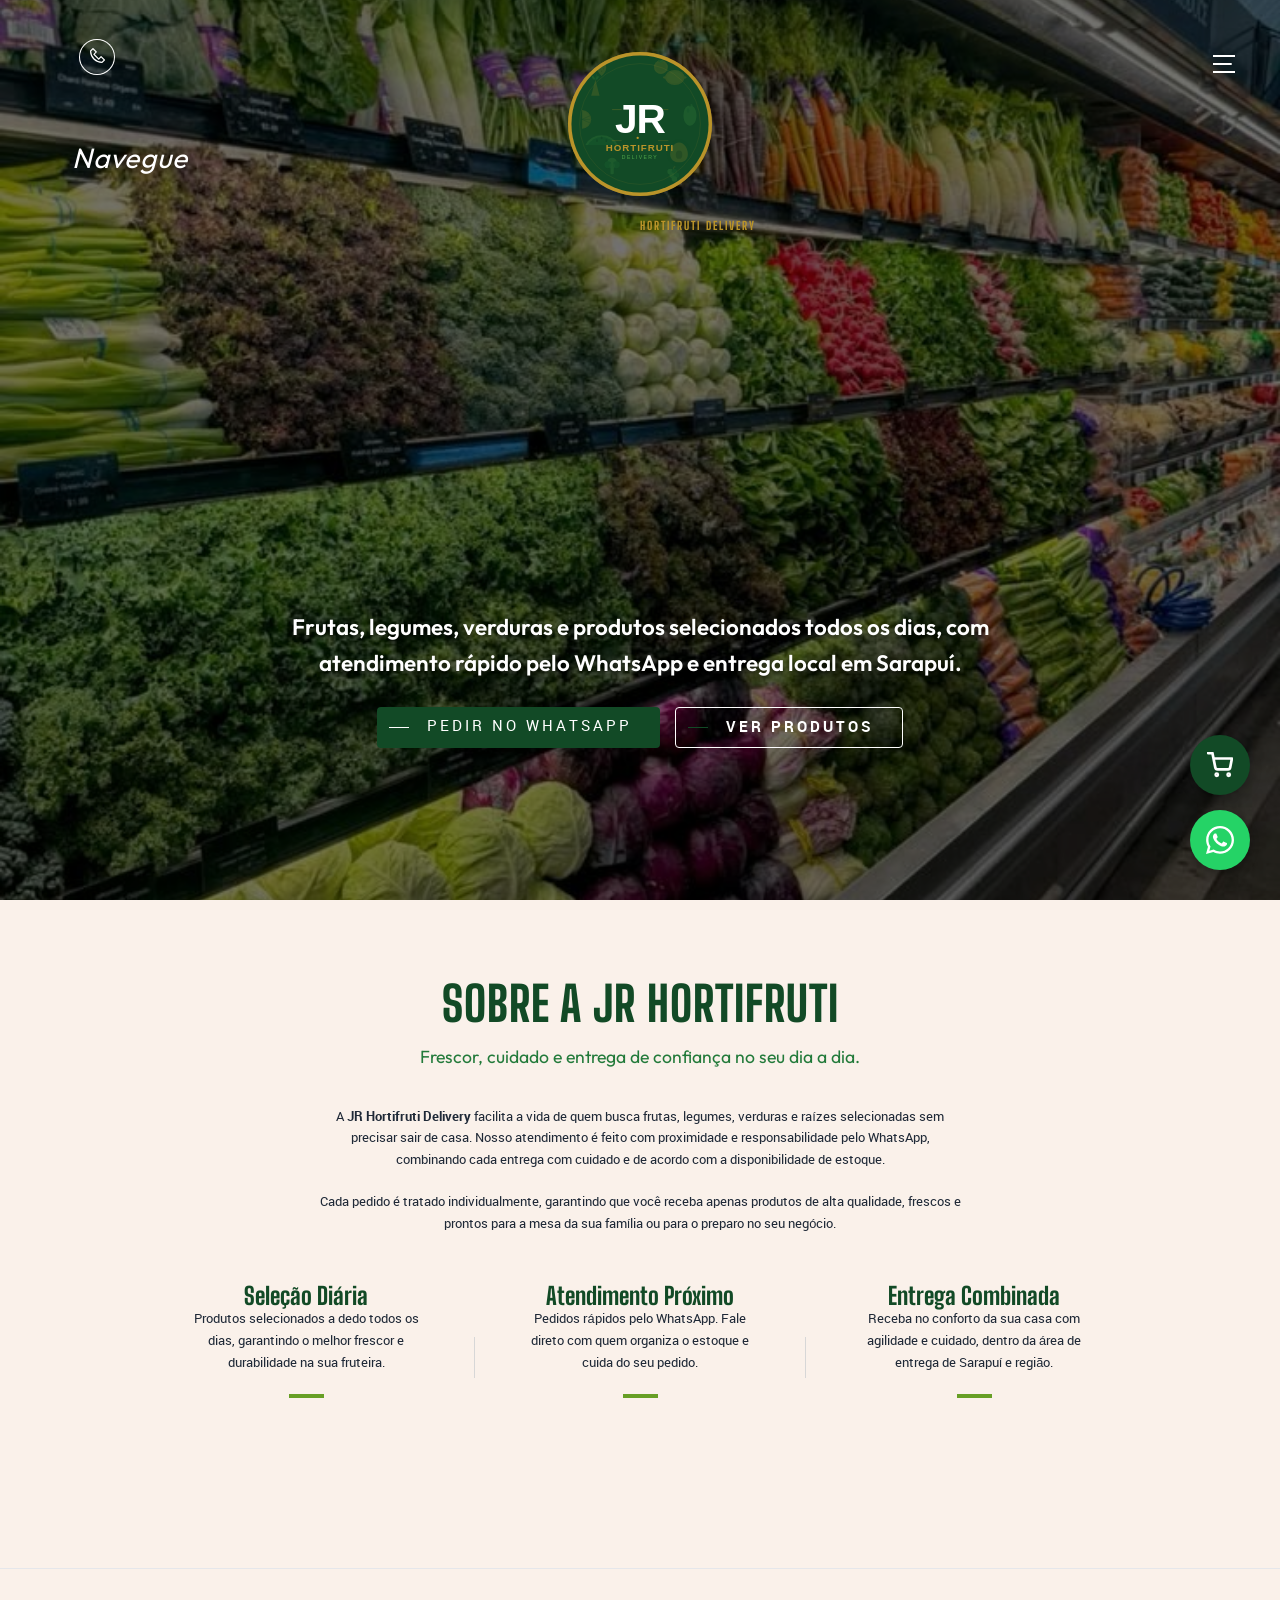
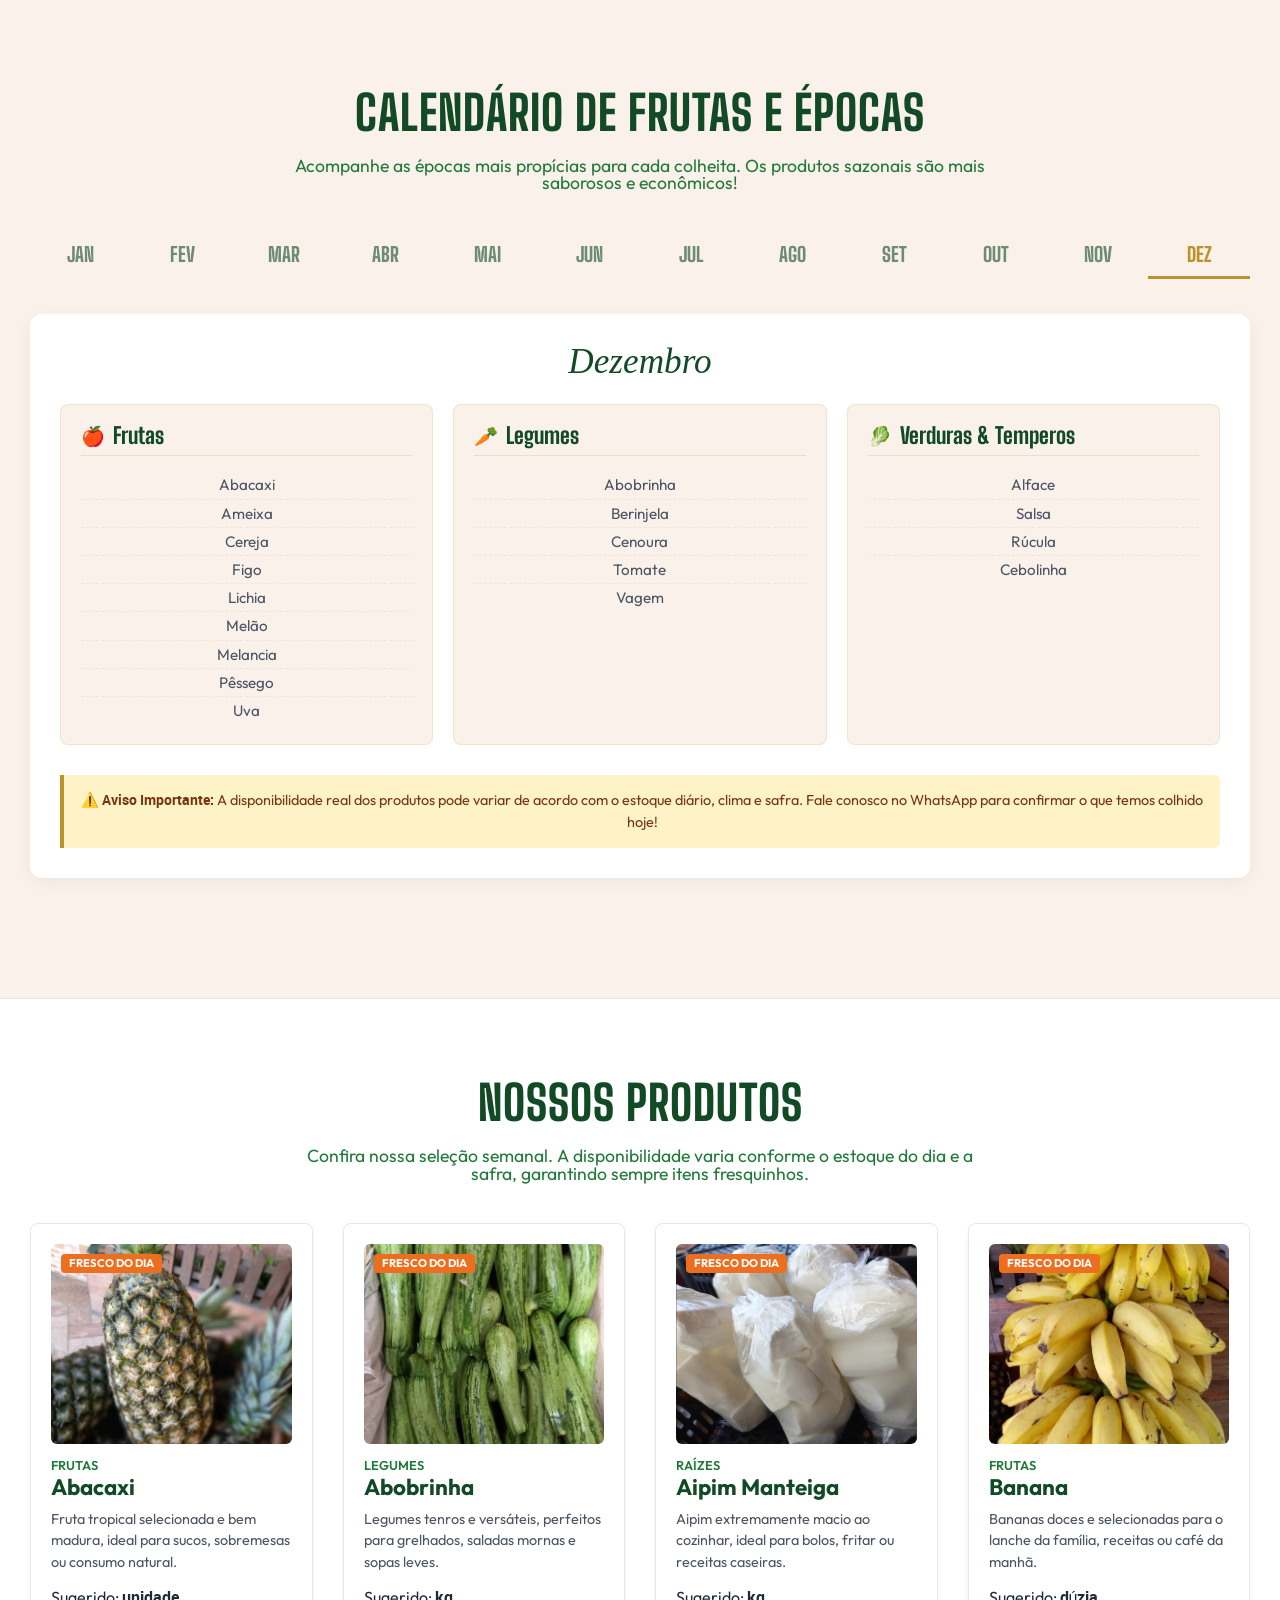
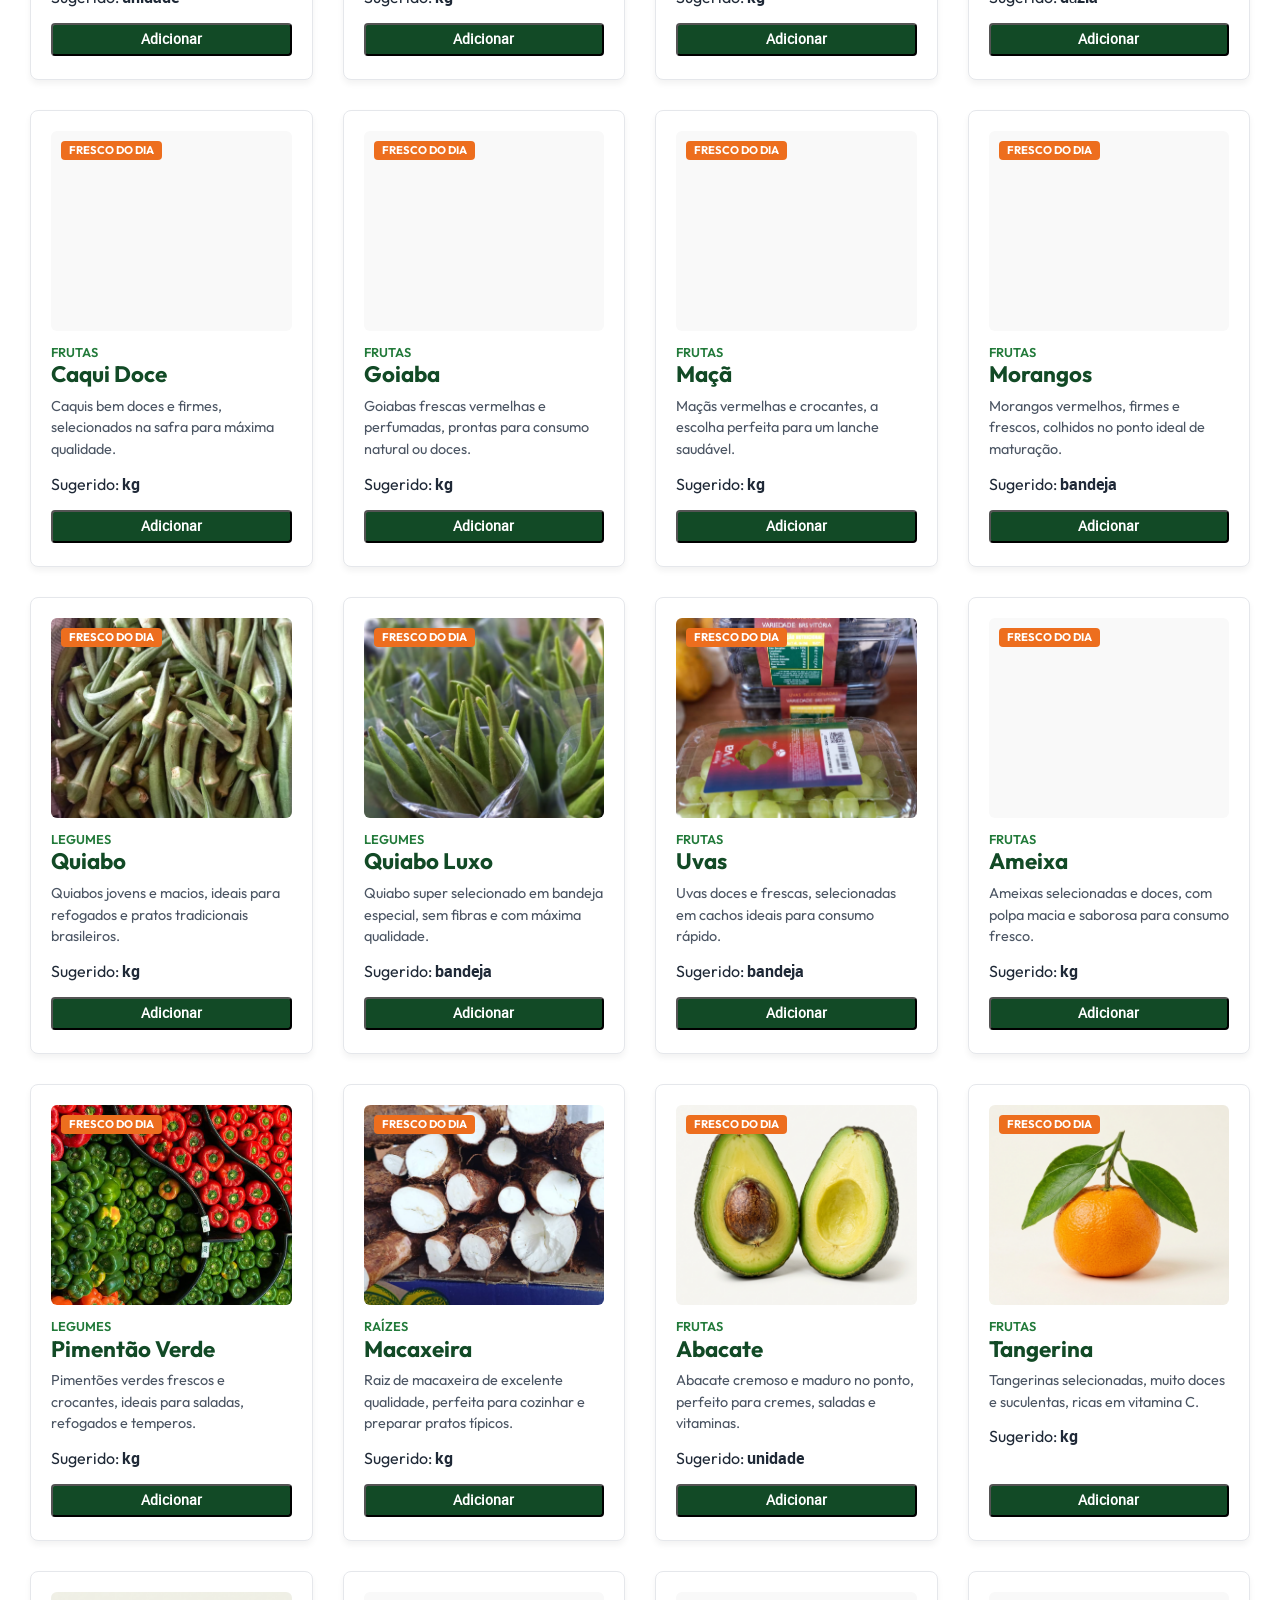
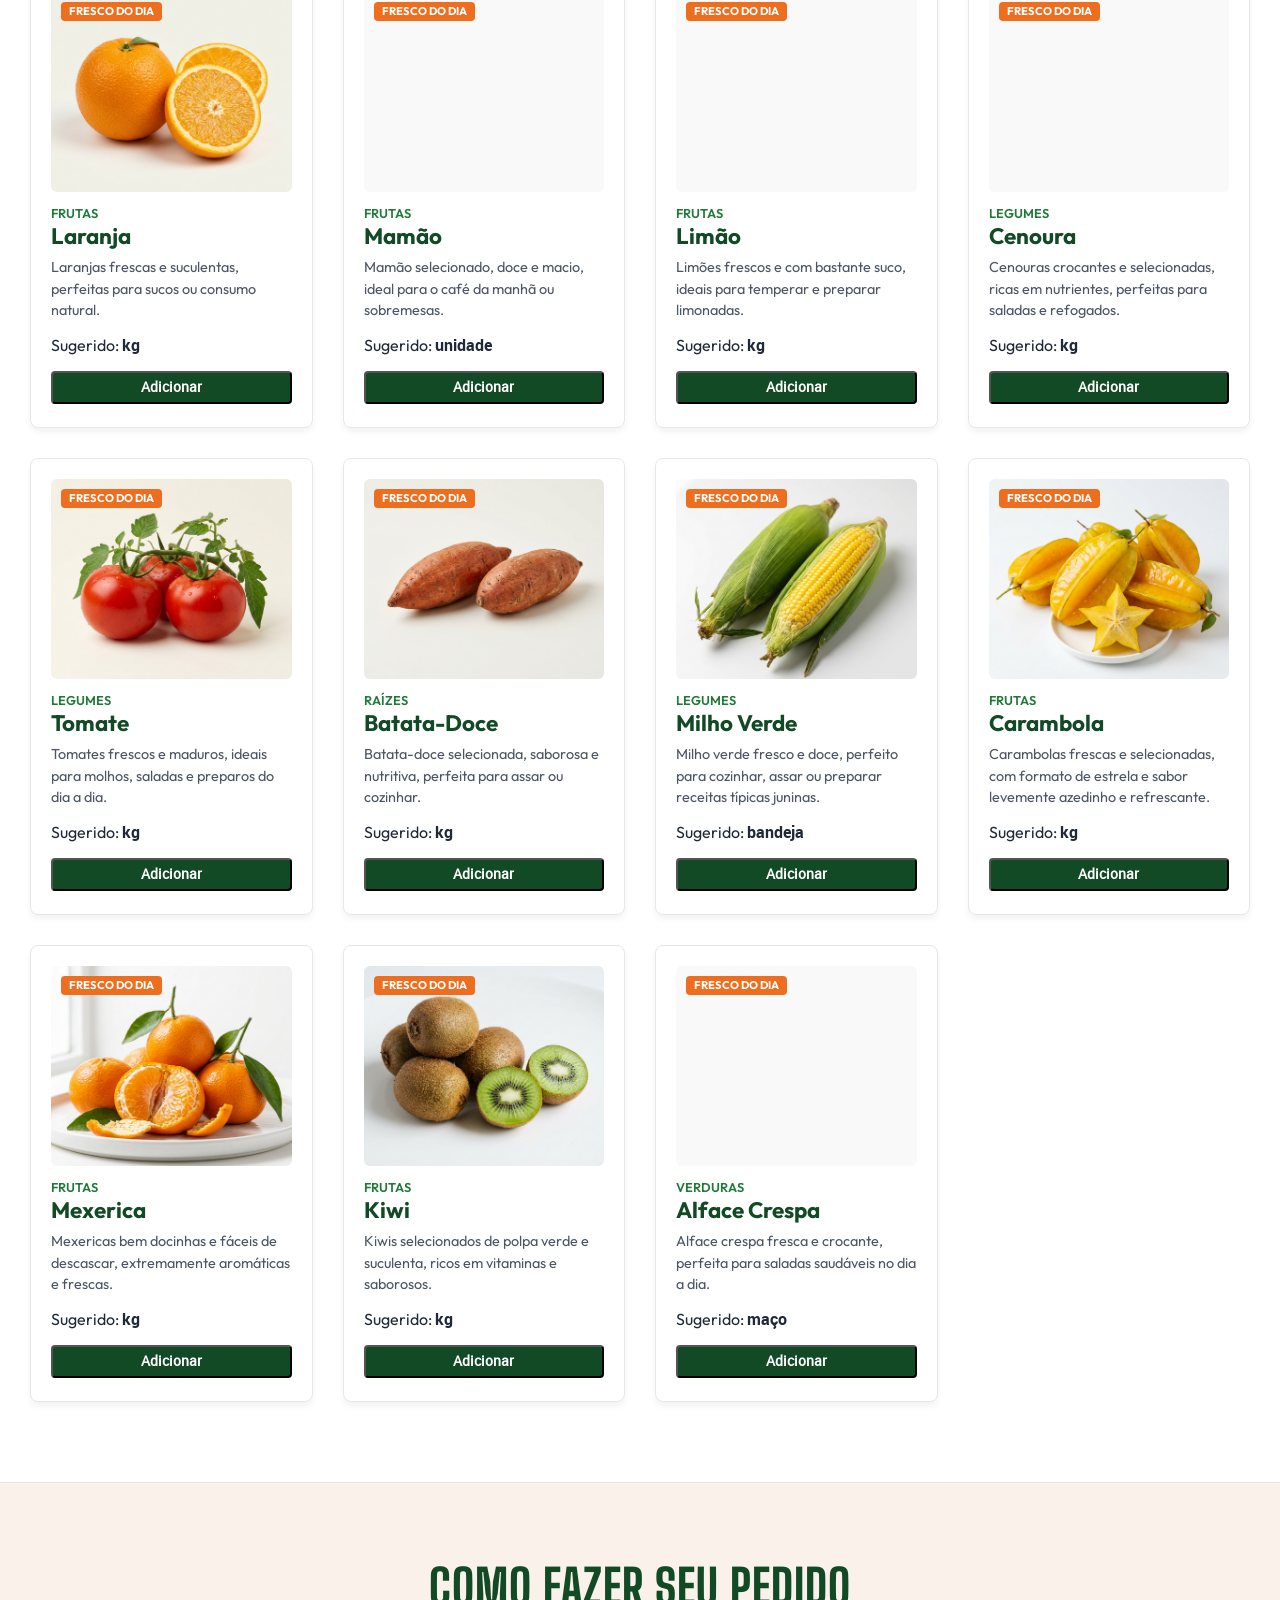
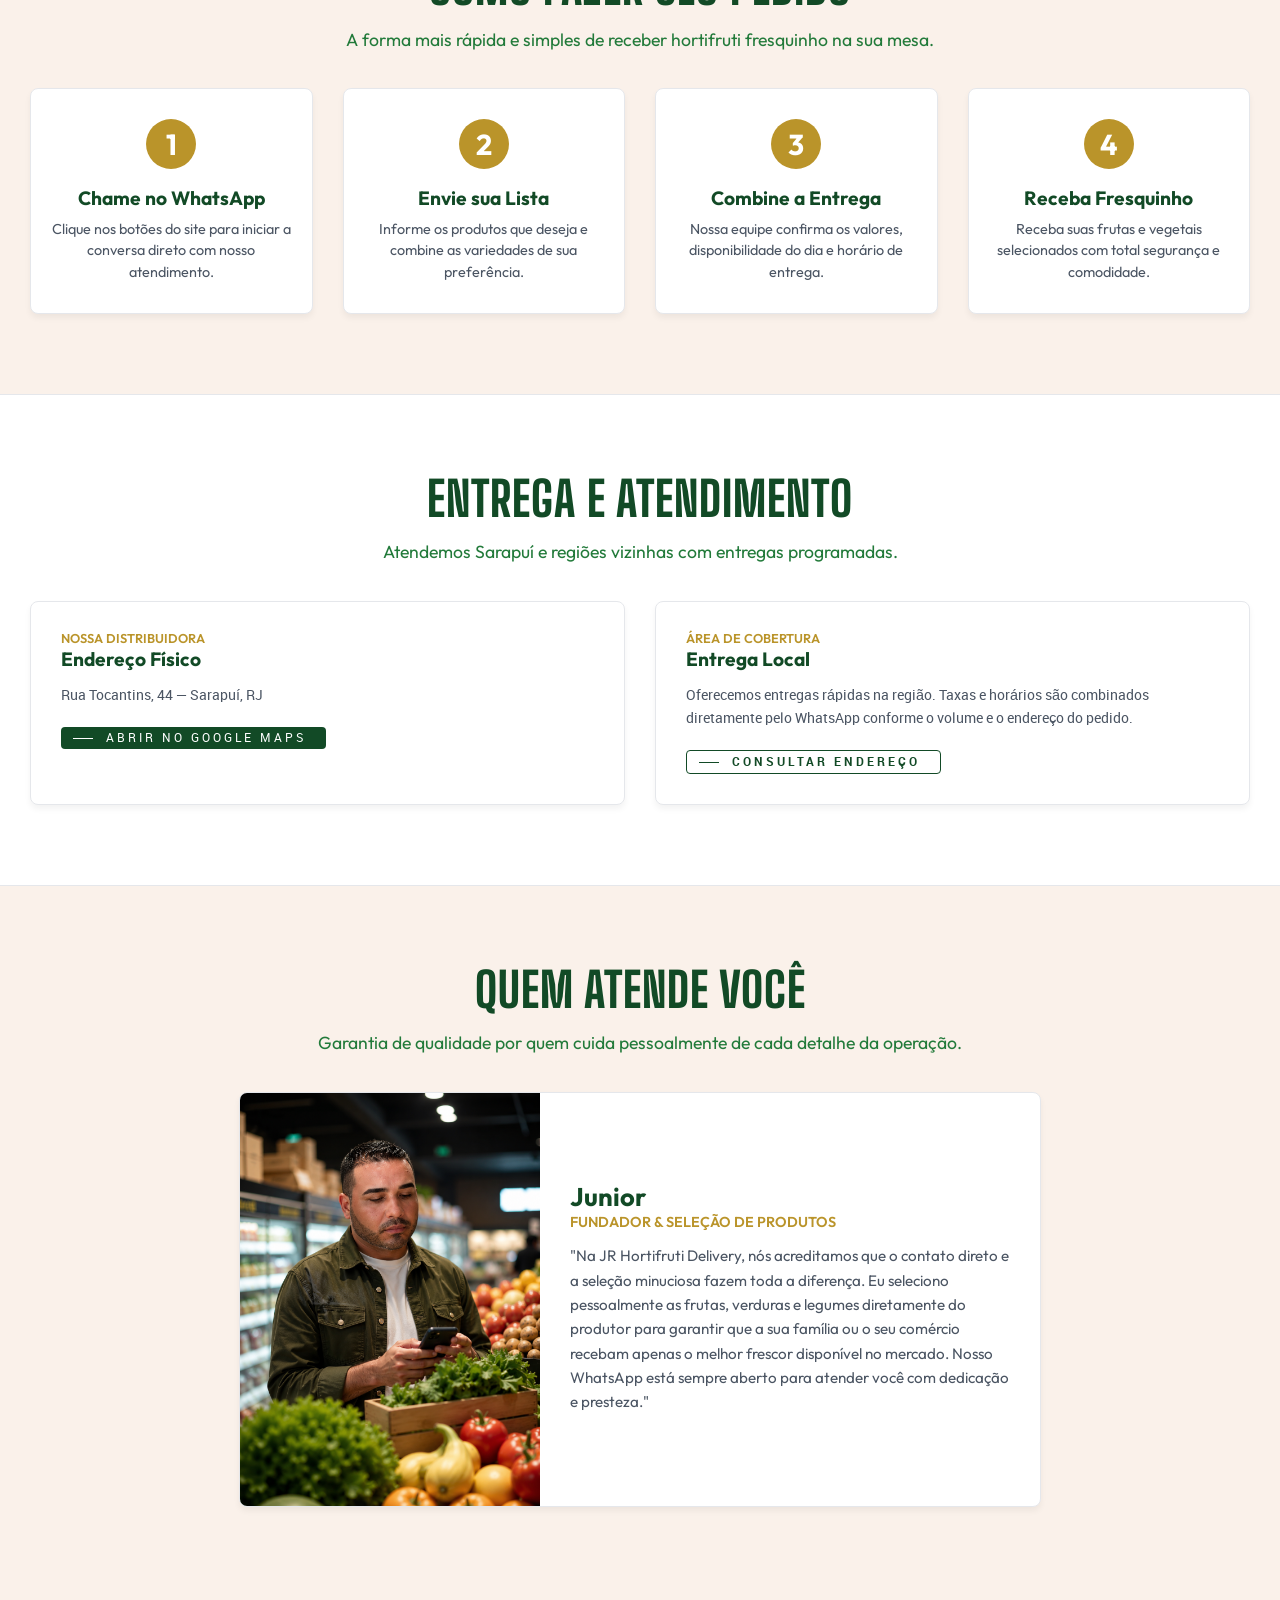
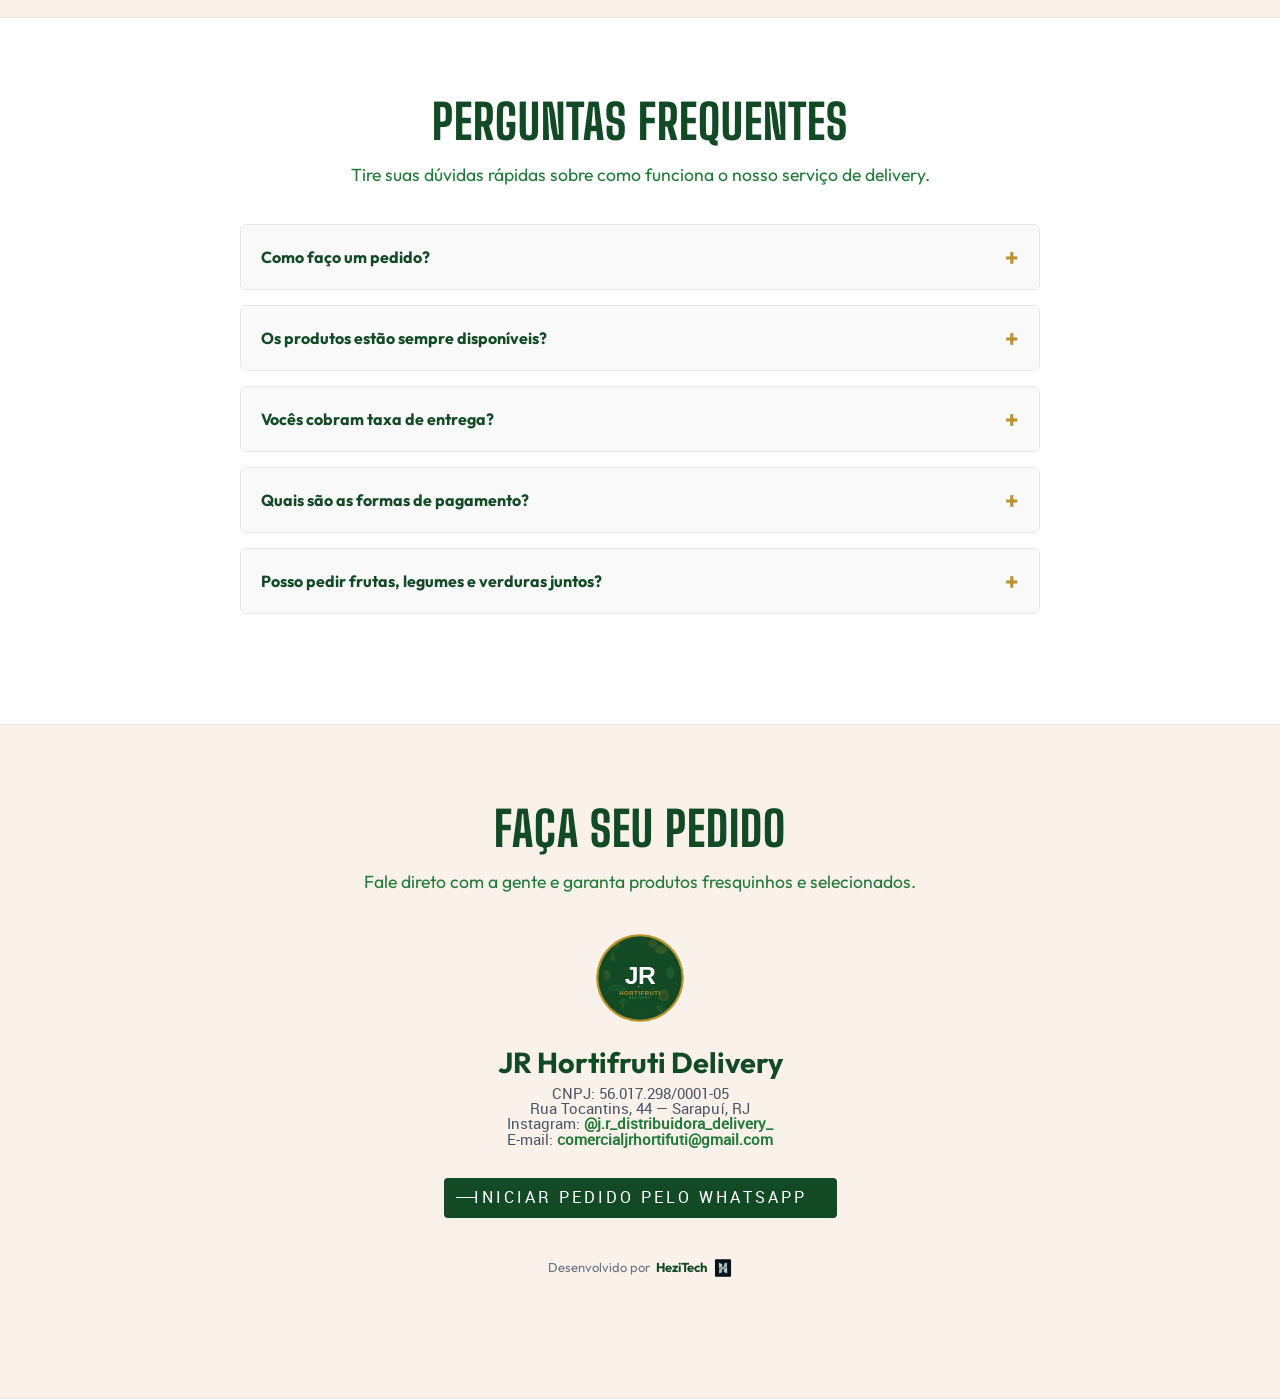
==== commit 173fea60: "style: optimize mobile hero section layout, logo spacing, slogan centering, and entry animation" ====
--- a/index.html
+++ b/index.html
@@ -117,7 +117,7 @@
 		</script>
 
 		<!-- SLOGAN -->
-		<div id="slogan" style="top: 44vh !important;">
+		<div id="slogan">
 			<h1 style="margin-top: 0 !important; font-size: 8.5vh !important; line-height: 1.1 !important;">
 				<div class="first">
 					<span>Hortifruti</span>
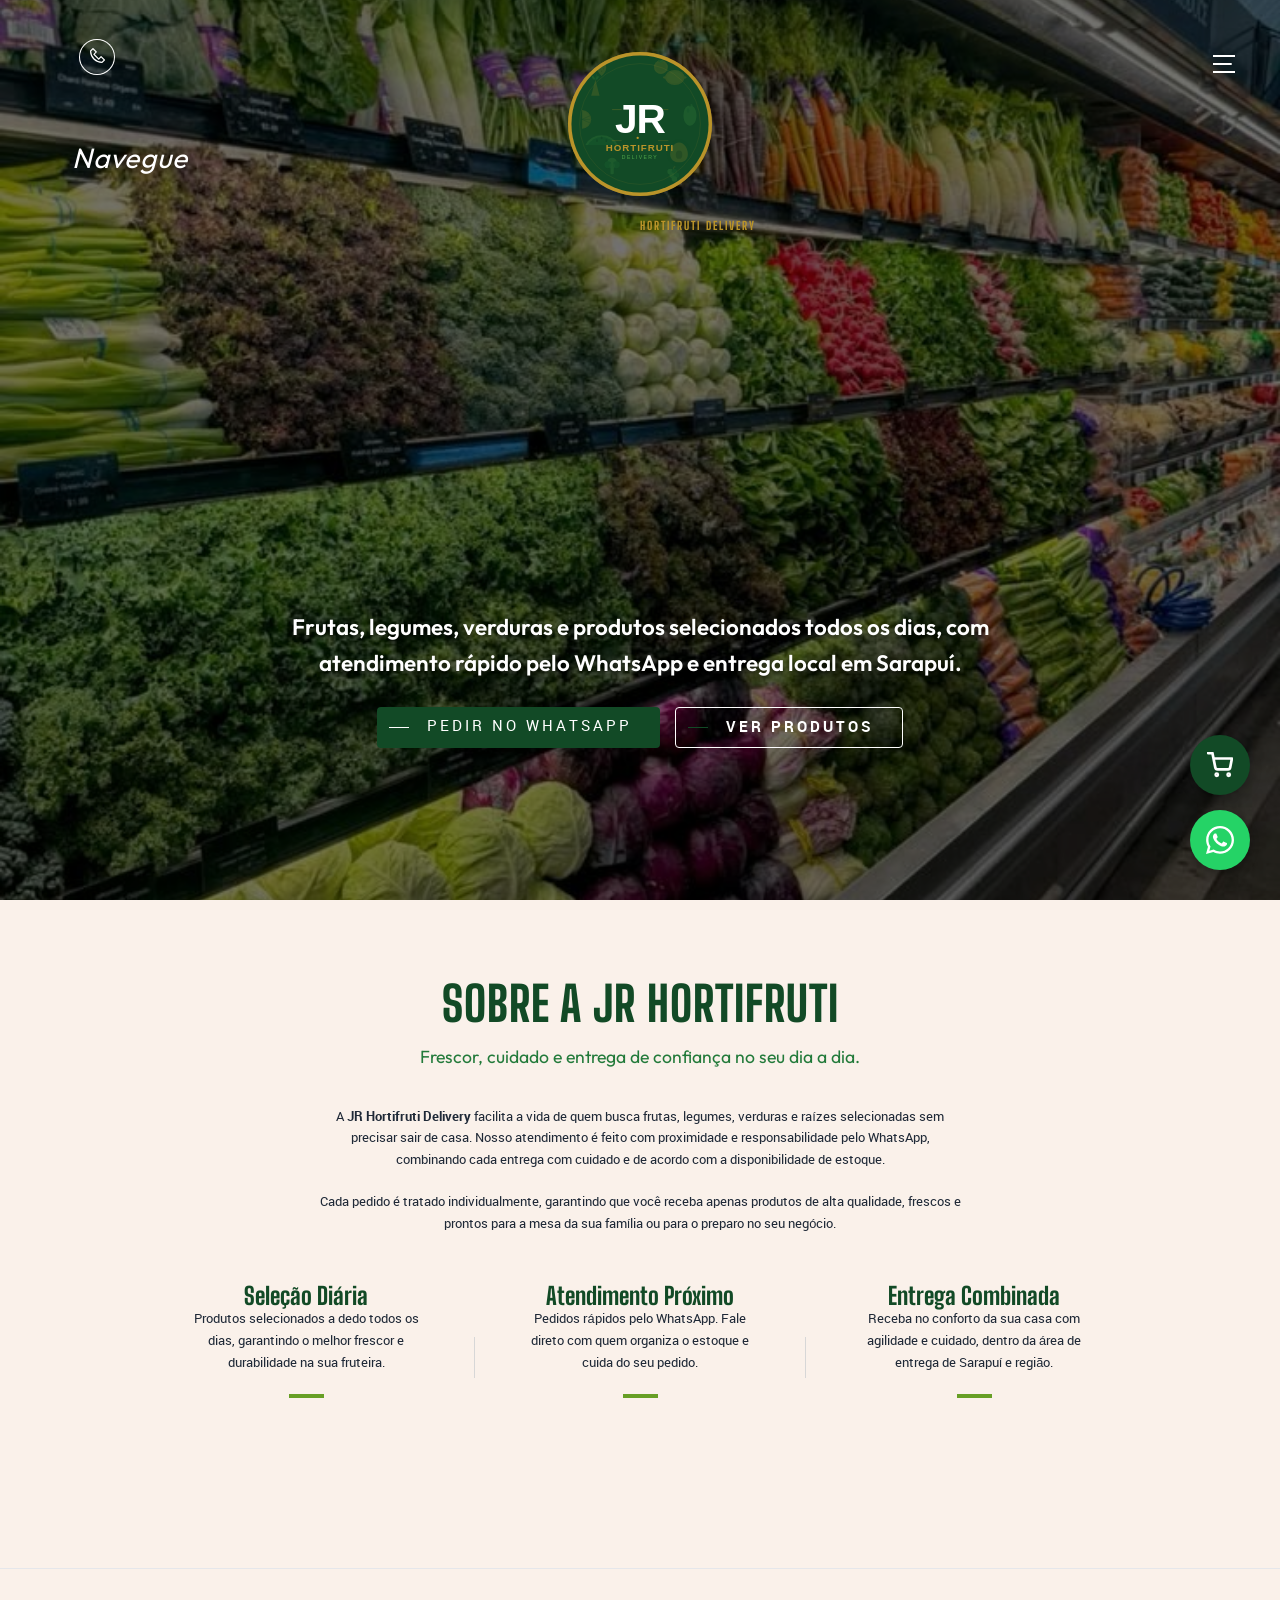
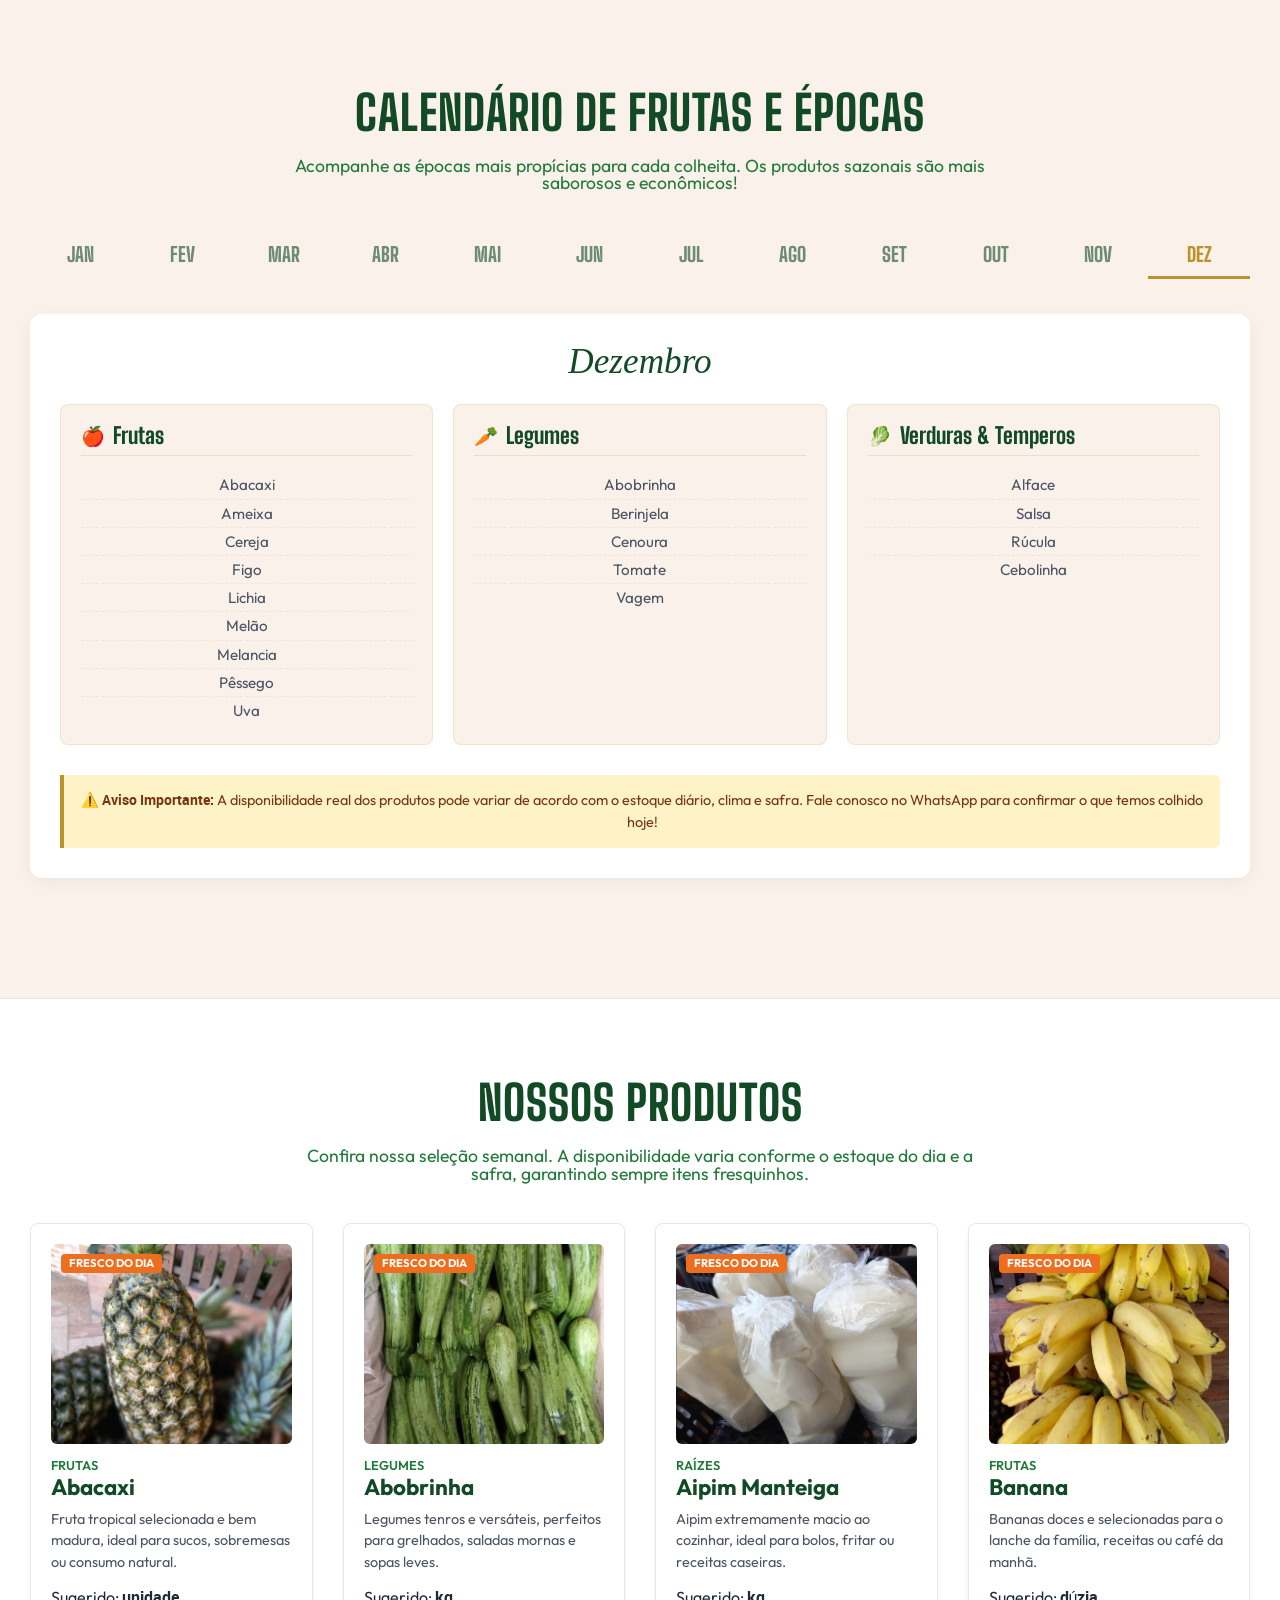
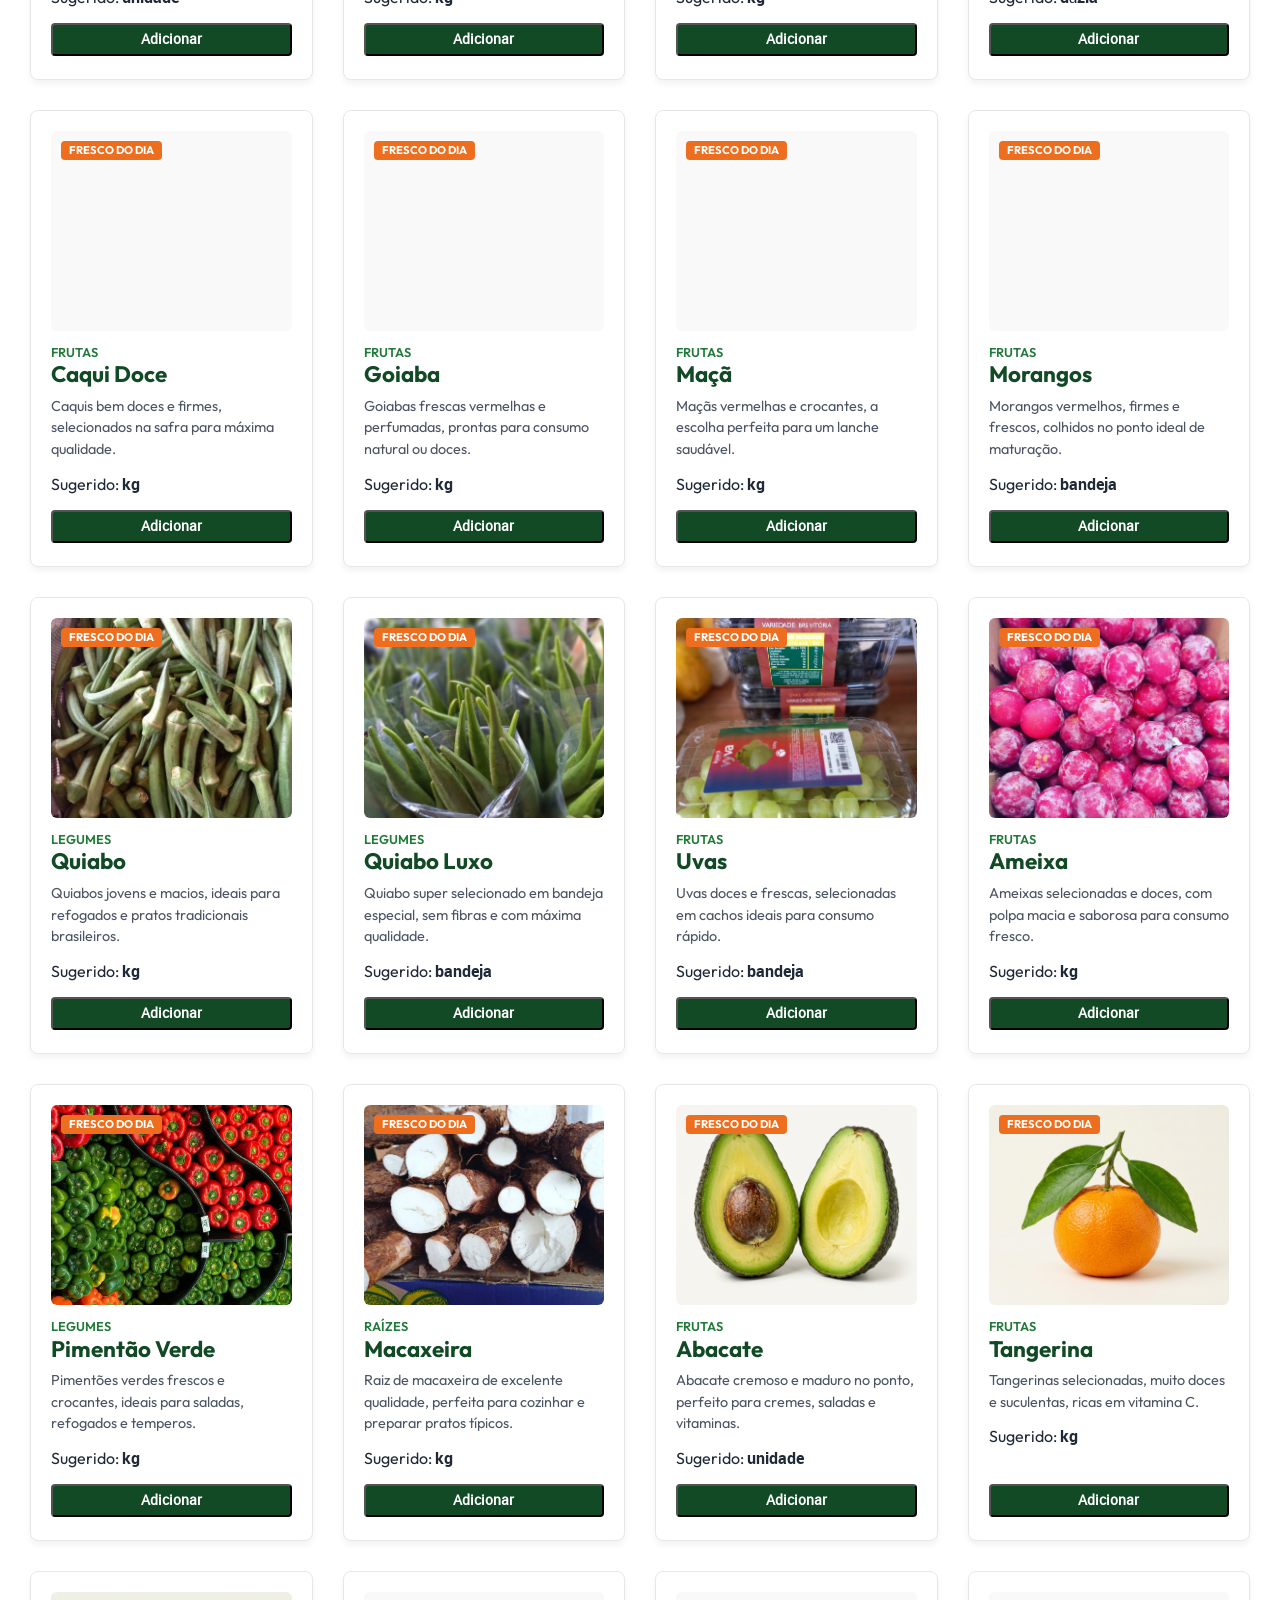
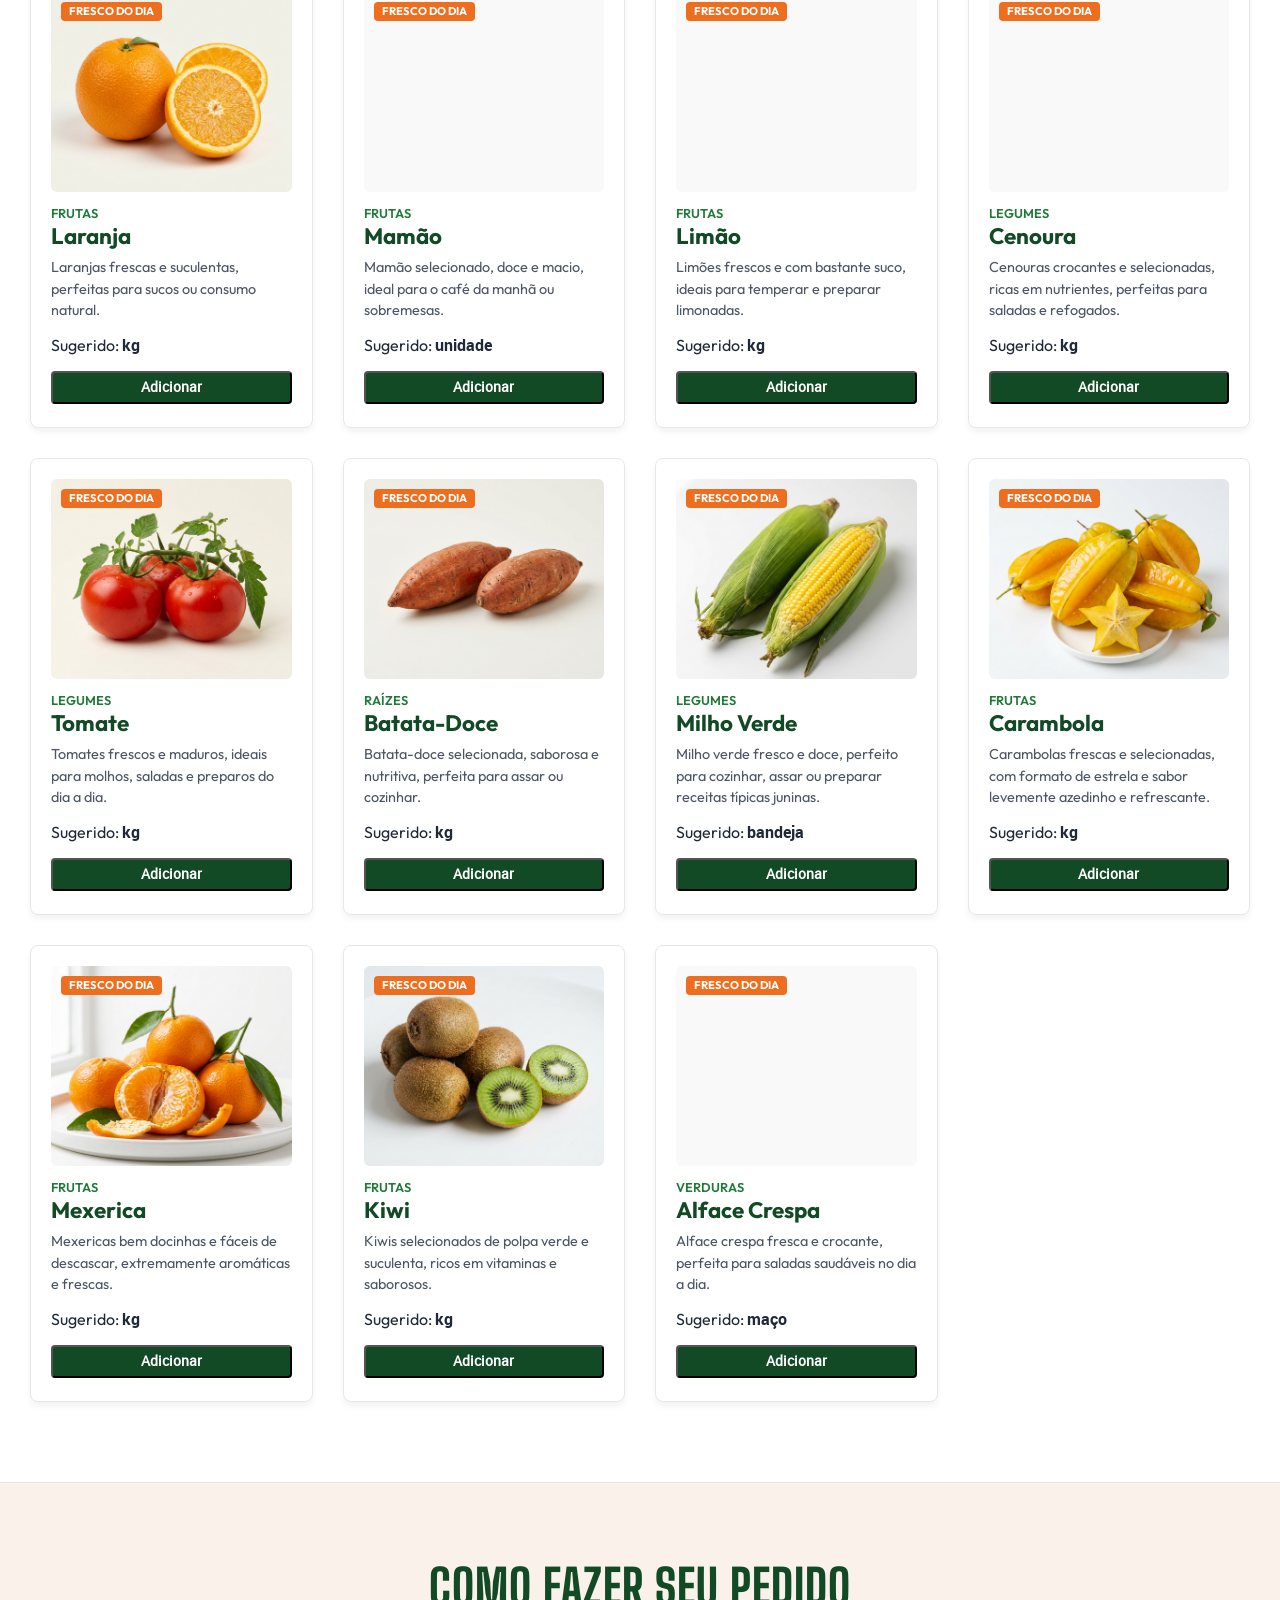
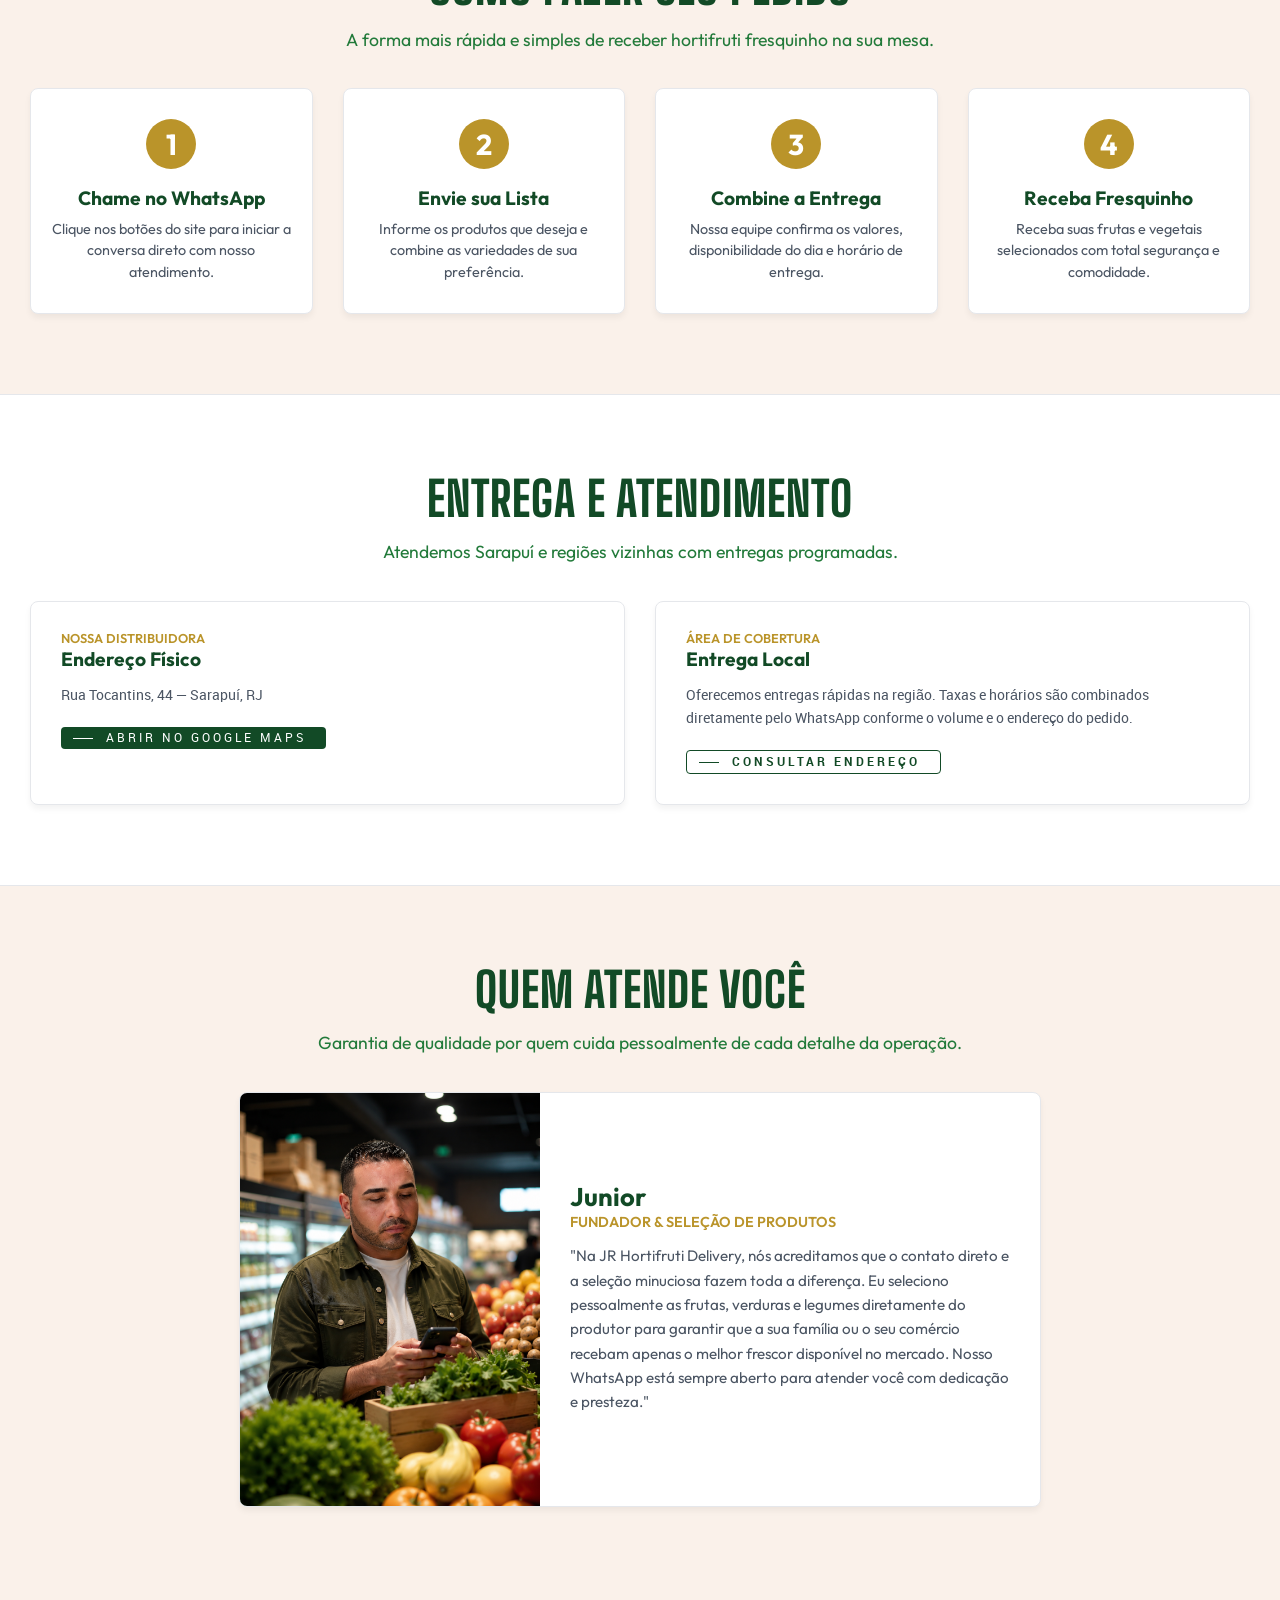
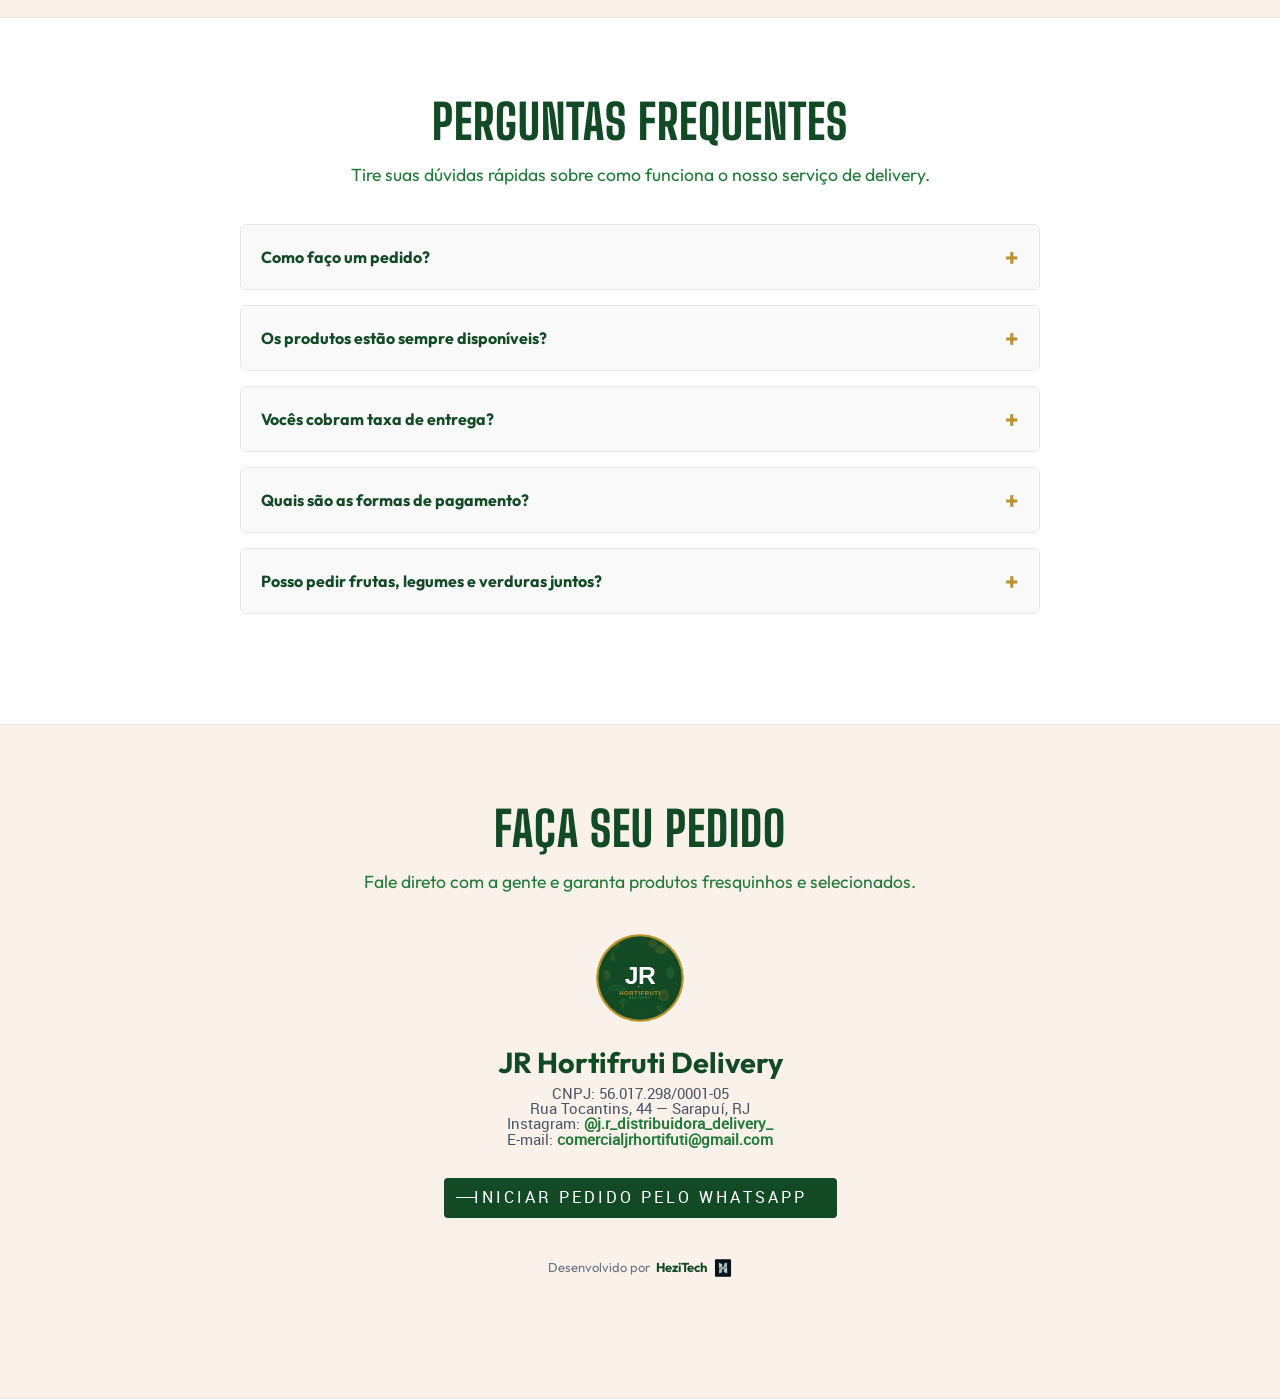
==== commit 5a7bdcbd: "fix(mobile): optimize mobile responsiveness, hero video, and grid styling" ====
--- a/index.html
+++ b/index.html
@@ -101,20 +101,12 @@
 	<div id="main">
 
 	<section class="fullScreen" id="home">
-		<!-- BACKGROUND CONTAINER (Dynamic Video for Desktop, Image for Mobile) -->
+		<!-- BACKGROUND CONTAINER (Video Background for Desktop and Mobile) -->
 		<div id="hero-bg-container" style="position: absolute; top: 0; left: 0; width: 100%; height: 100%; z-index: 0; overflow: hidden;">
-			<img src="public/frutas-vegetais.jpg" alt="Hortifruti" style="position: absolute; top: 0; left: 0; width: 100%; height: 100%; object-fit: cover; filter: brightness(45%);" width="1920" height="1080">
-		</div>
-		<script>
-			(function() {
-				if (window.innerWidth > 1024) {
-					var container = document.getElementById('hero-bg-container');
-					if (container) {
-						container.innerHTML = '<video autoplay loop muted playsinline poster="public/frutas-vegetais.jpg" style="position: absolute; top: 0; left: 0; width: 100%; height: 100%; object-fit: cover; filter: brightness(45%); z-index: 0;"><source src="media/video-hortifruti.mp4" type="video/mp4"></video>';
-					}
-				}
-			})();
-		</script>
+			<video autoplay loop muted playsinline poster="public/frutas-vegetais.jpg" style="position: absolute; top: 0; left: 0; width: 100%; height: 100%; object-fit: cover; filter: brightness(45%); z-index: 0;">
+				<source src="media/video-hortifruti.mp4" type="video/mp4">
+			</video>
+		</div>
 
 		<!-- SLOGAN -->
 		<div id="slogan">
@@ -182,6 +174,8 @@
 						<p>Receba no conforto da sua casa com agilidade e cuidado, dentro da área de entrega de Sarapuí e região.</p>
 					</li>
 				</ul>
+			</div>
+		</div>
 	</section>
 
 	<!-- SECTION: CALENDÁRIO SAZONAL -->
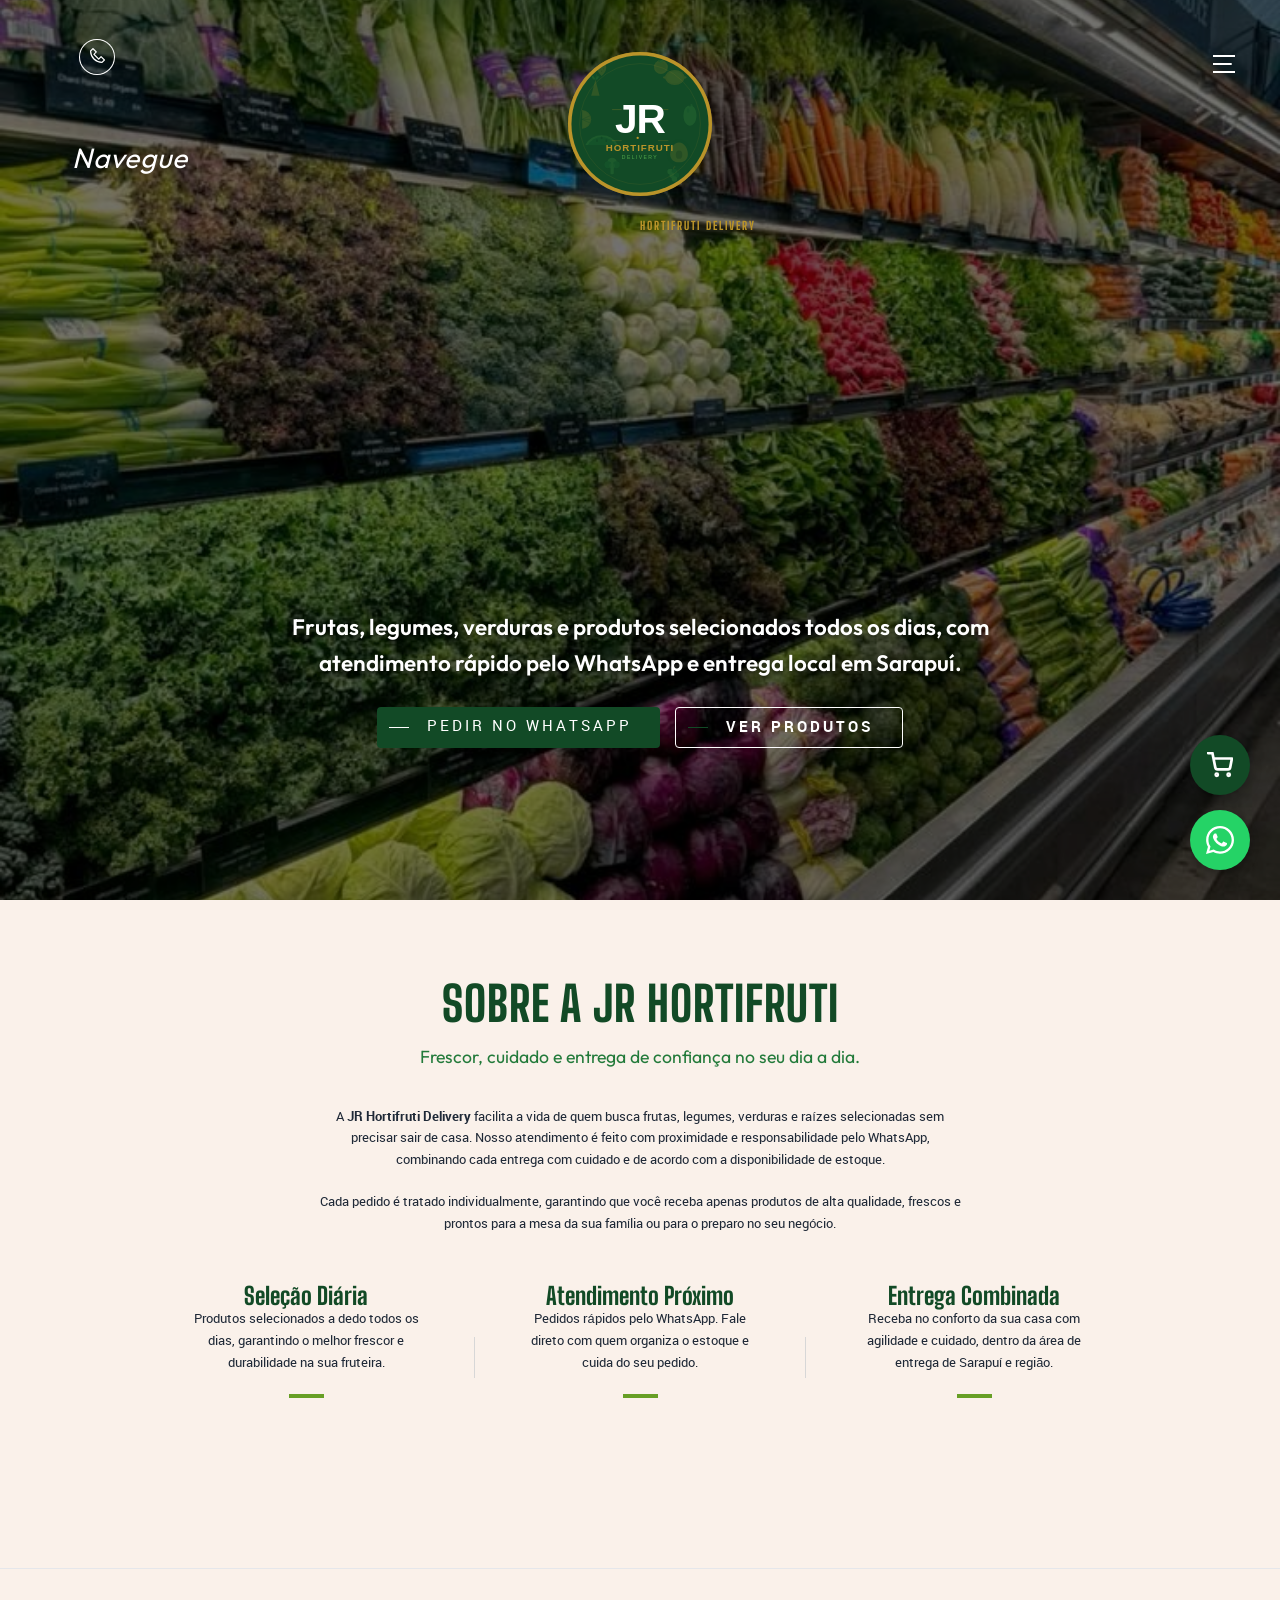
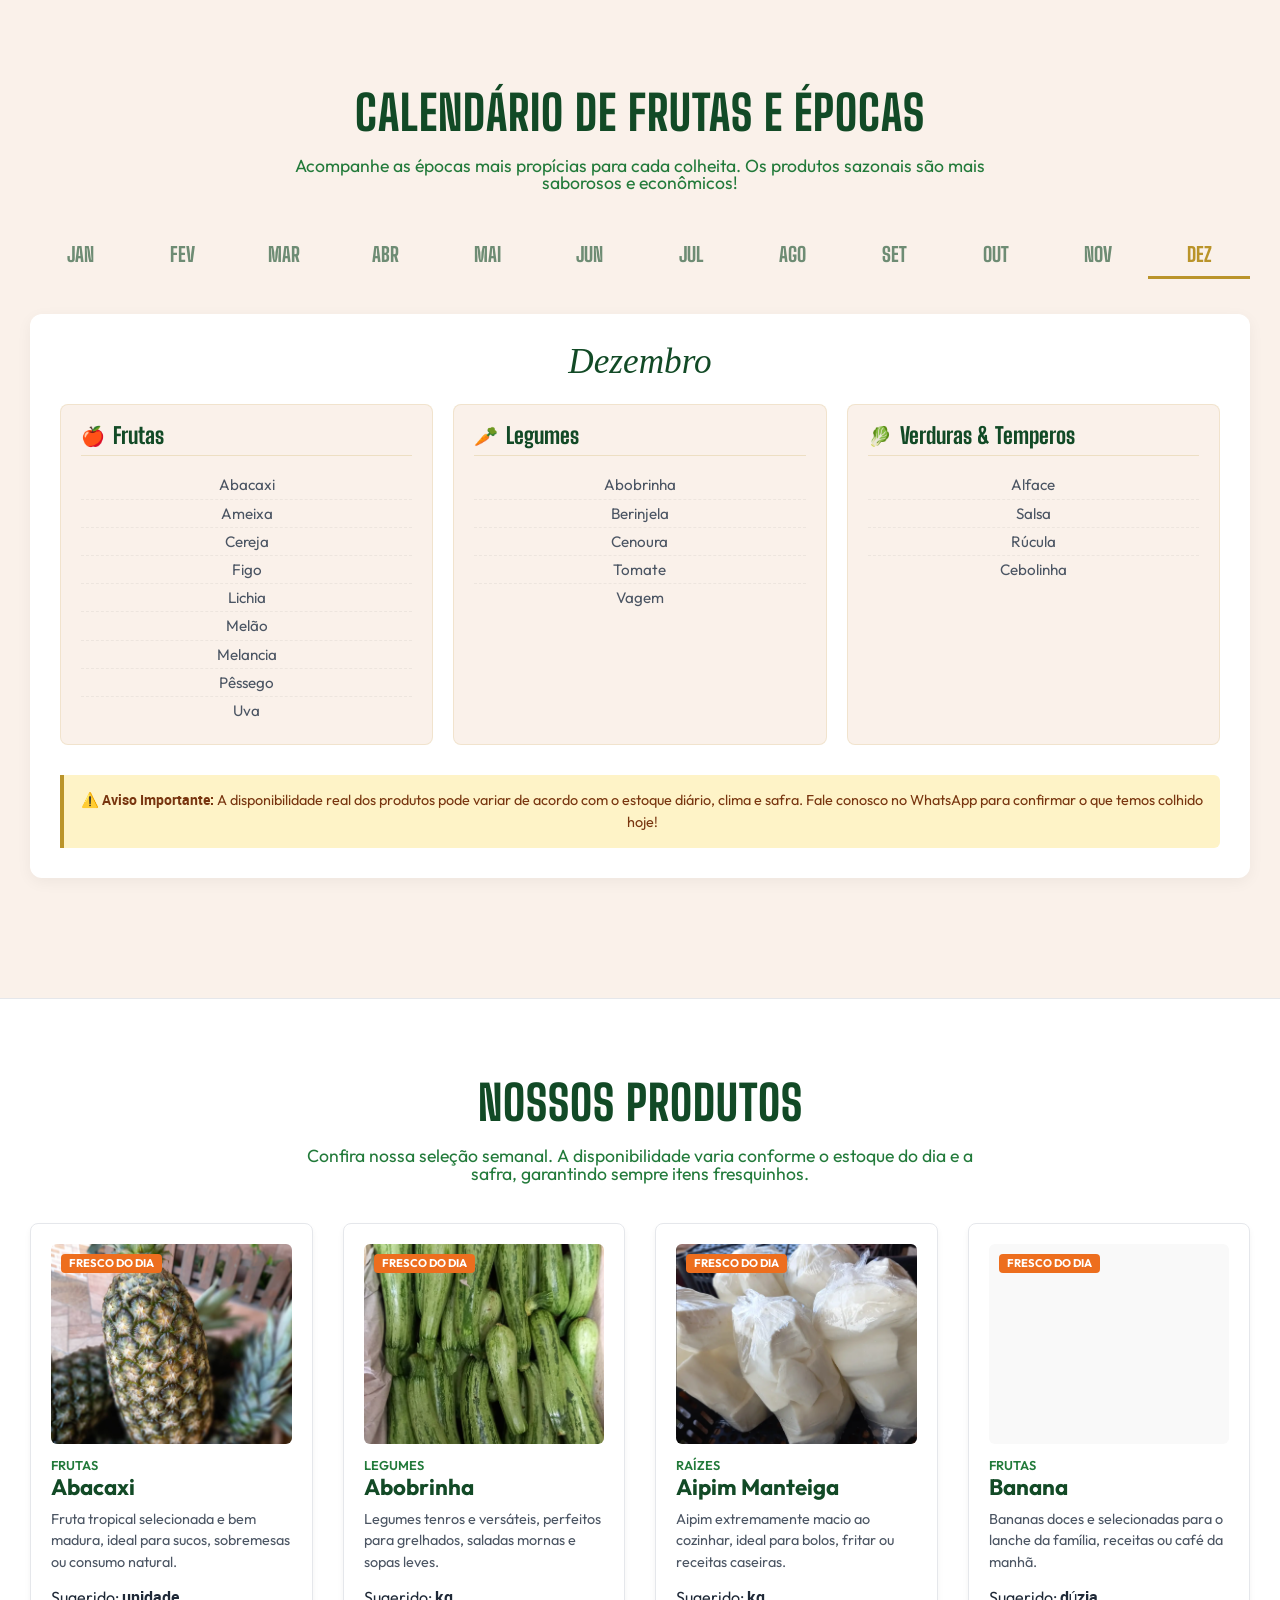
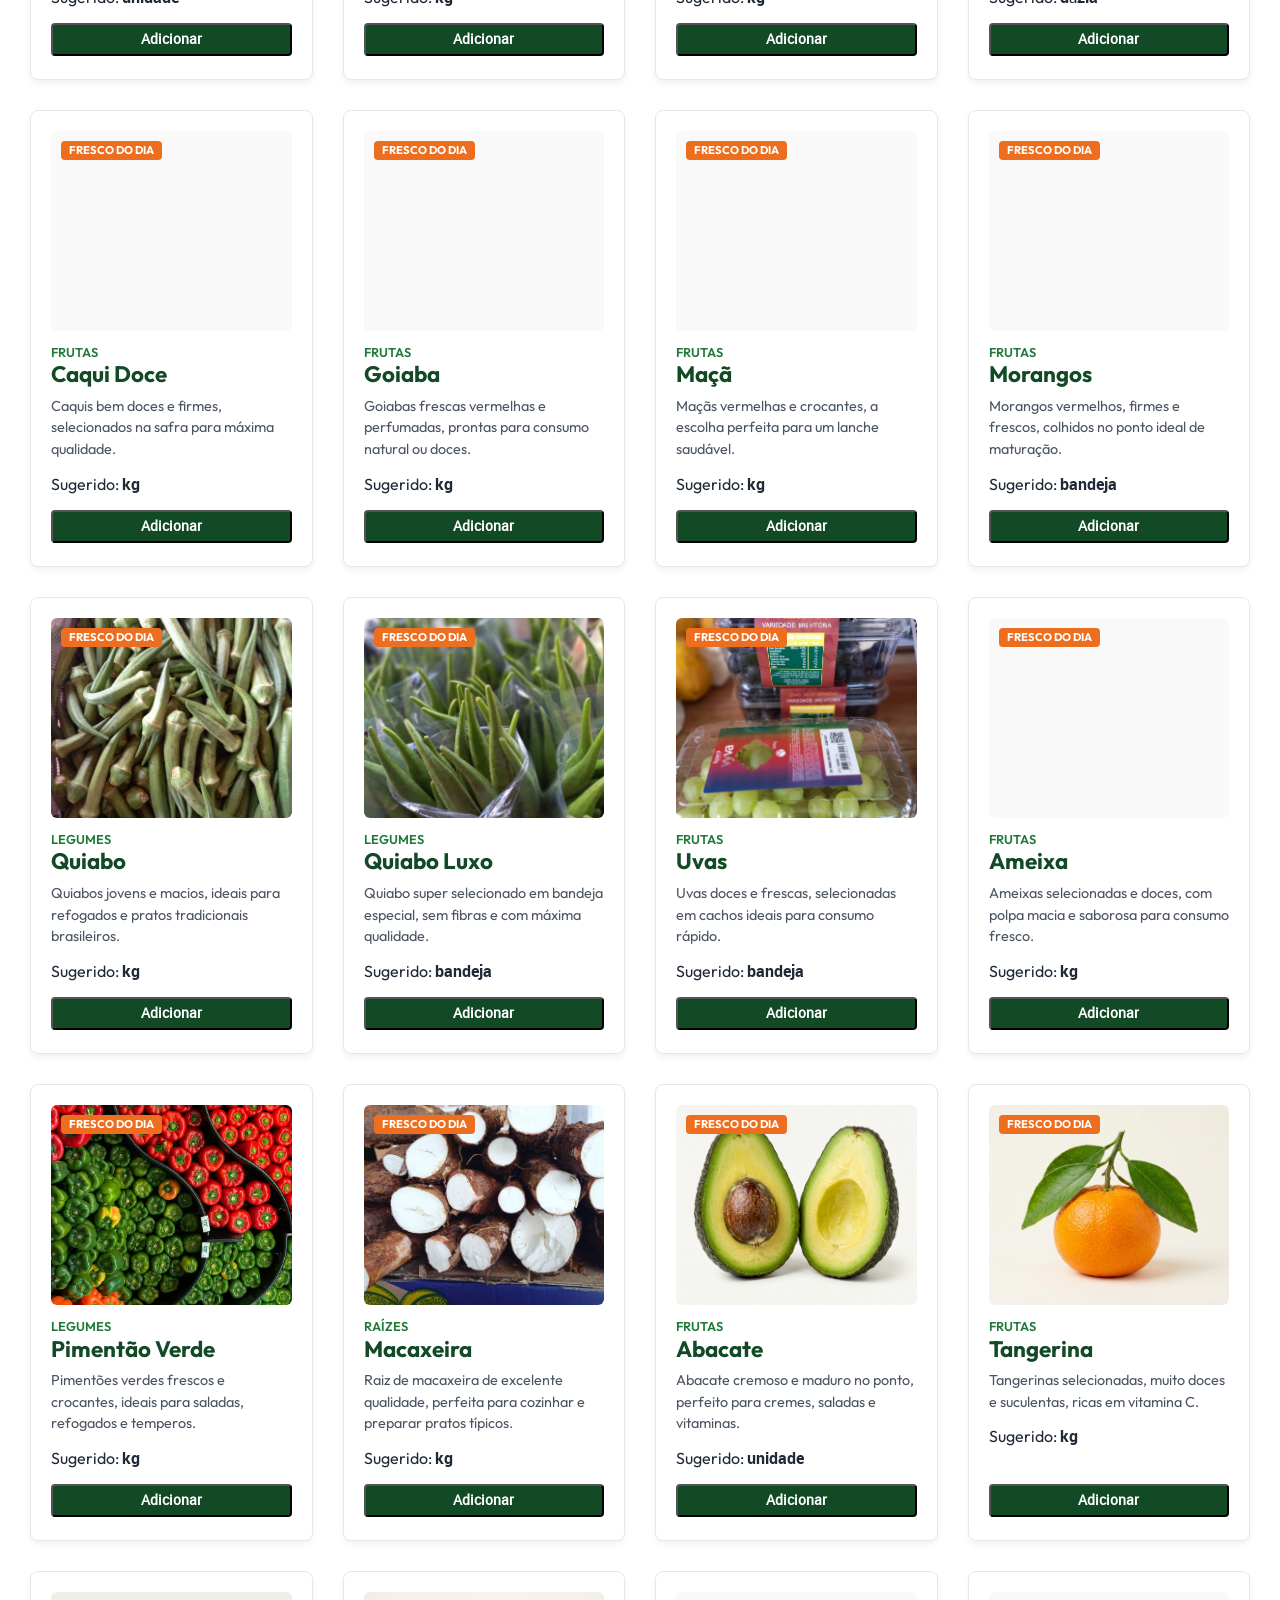
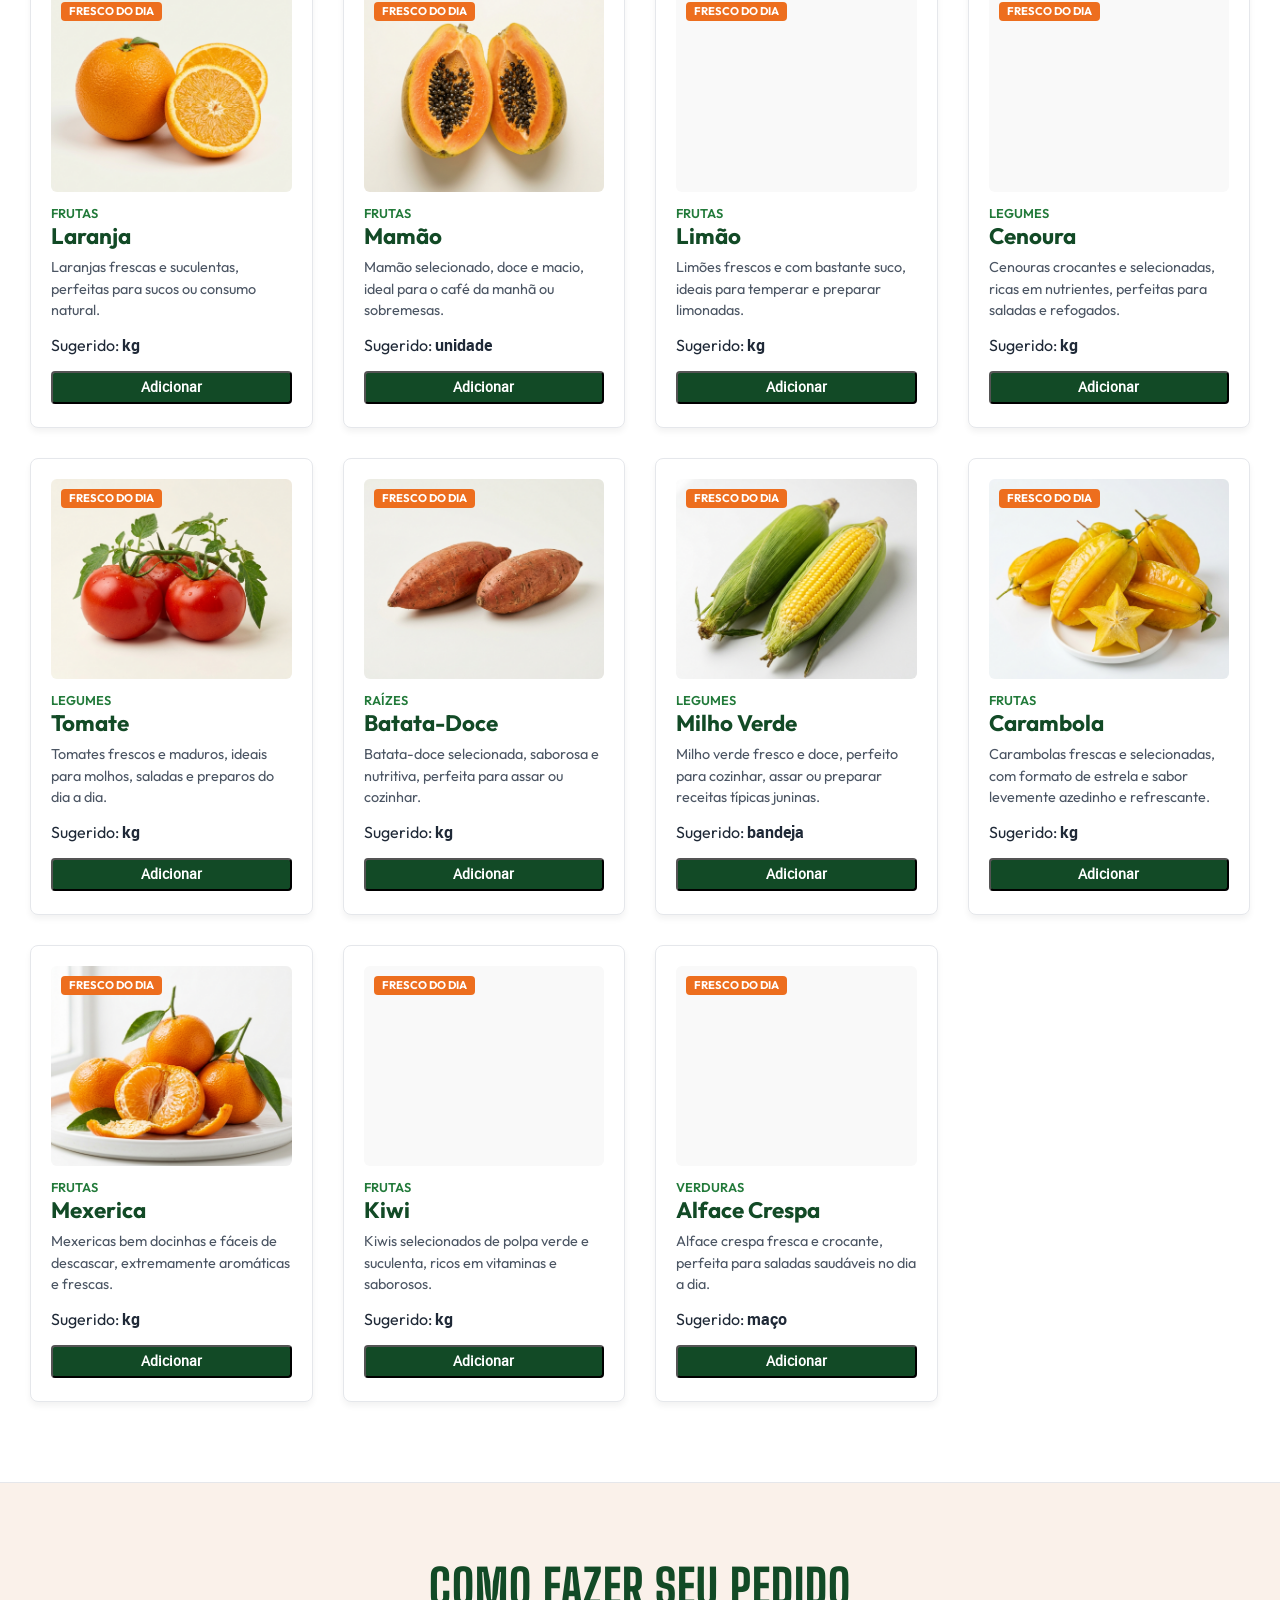
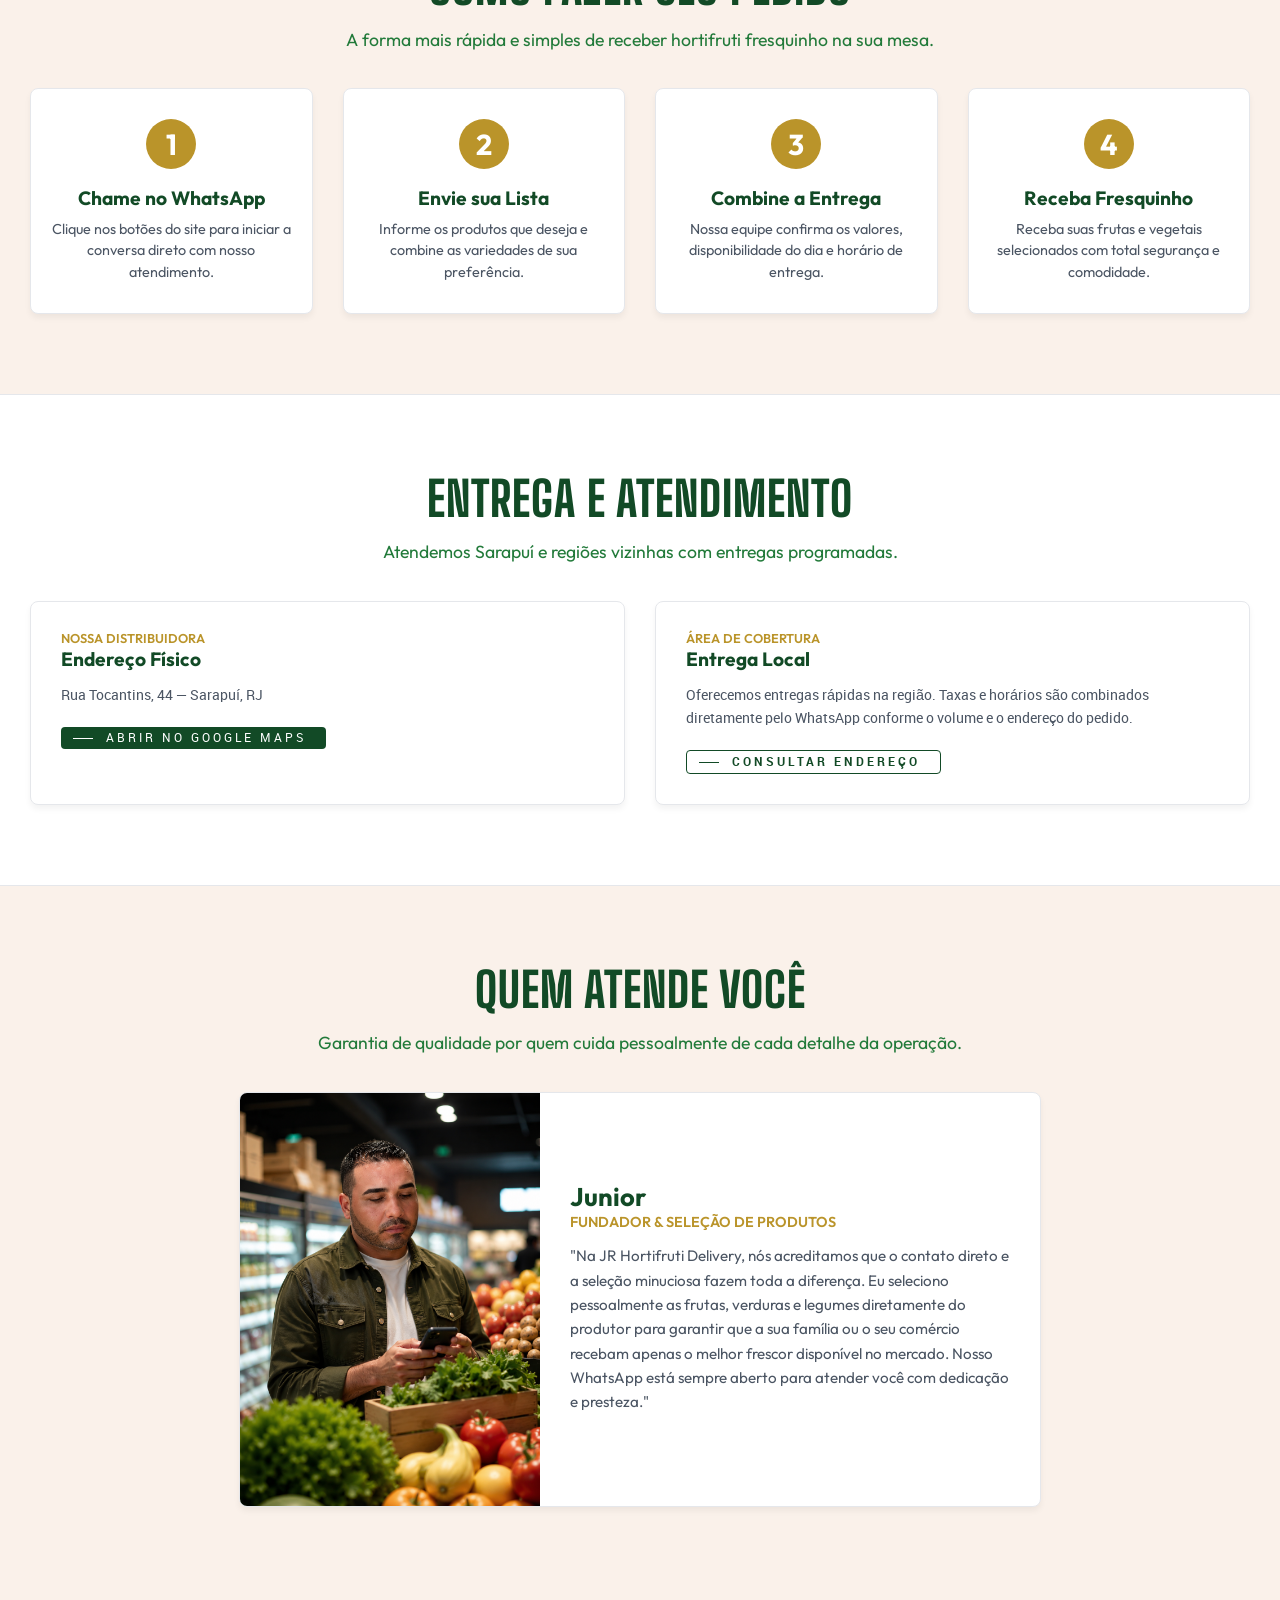
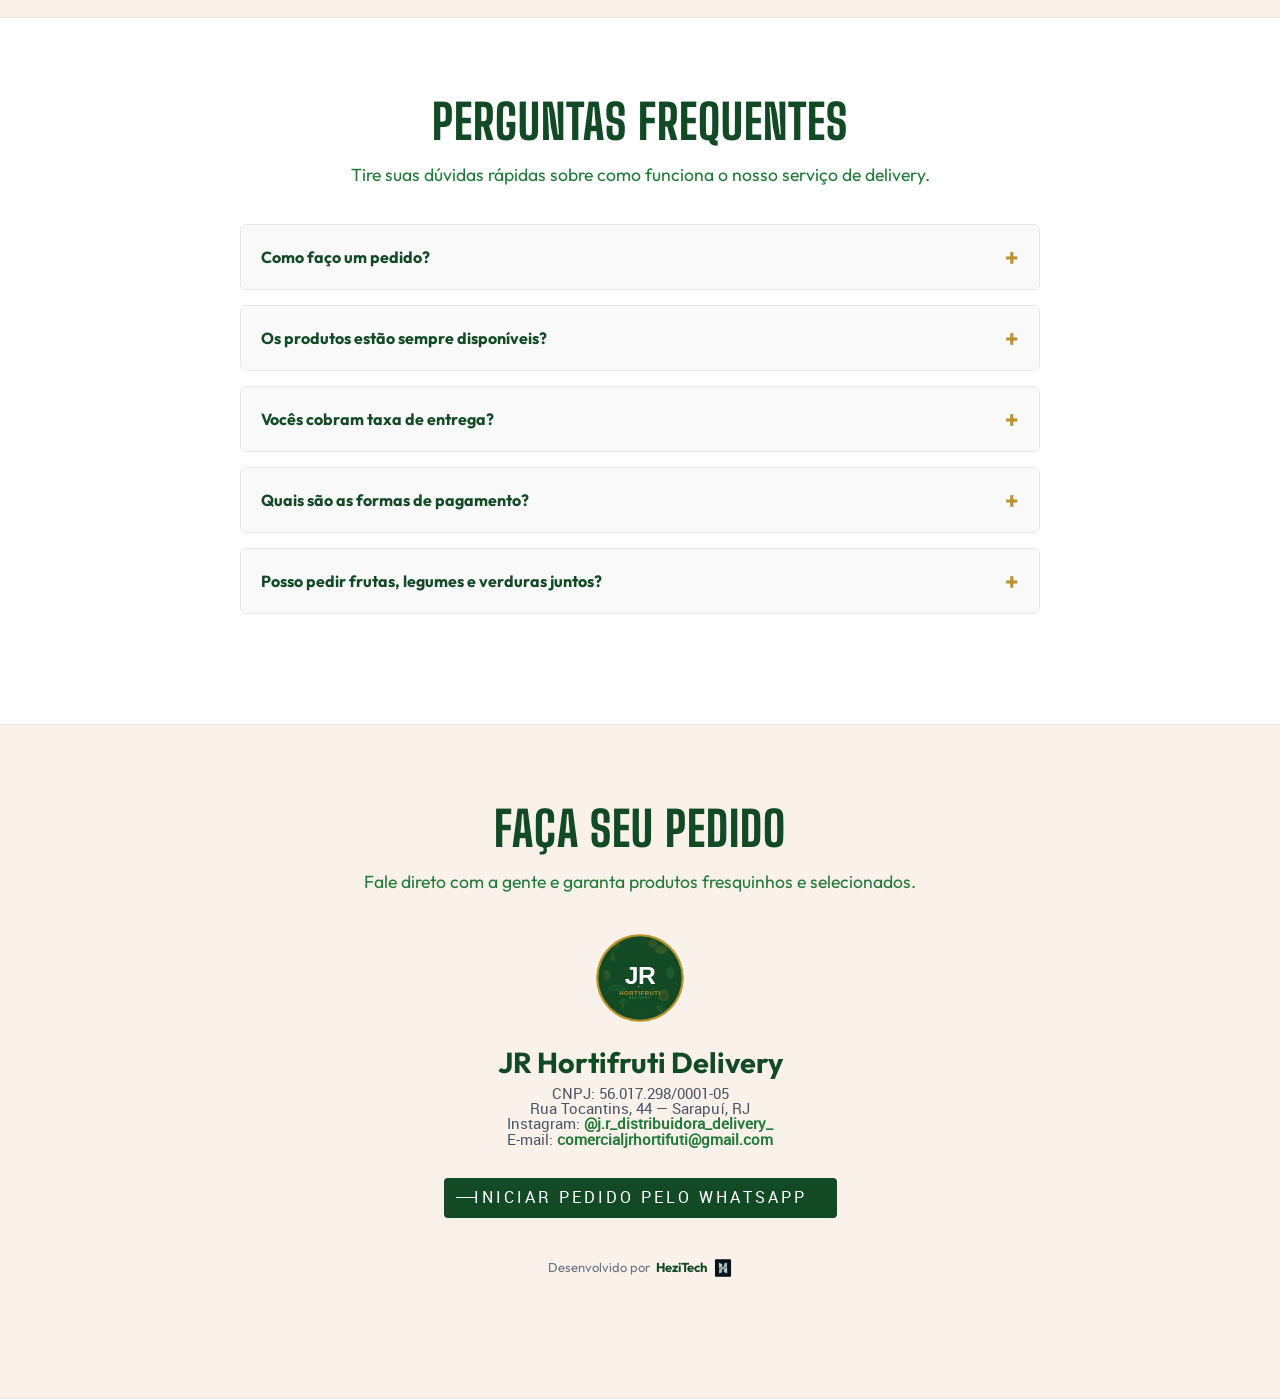
==== commit 29f6ac99: "fix(mobile): use translate3d and force video play on mobile viewports" ====
--- a/index.html
+++ b/index.html
@@ -425,6 +425,23 @@
 	<!-- CLIENT-SIDE ROUTING OVERRIDE FOR ONE-PAGE LAYOUT -->
 	<script>
 		window.addEventListener('DOMContentLoaded', () => {
+			// Force play the background video (handles mobile autoplay policies and low-power modes)
+			const heroVideo = document.querySelector('#hero-bg-container video');
+			if (heroVideo) {
+				const forcePlayVideo = () => {
+					heroVideo.play().then(() => {
+						document.removeEventListener('click', forcePlayVideo);
+						document.removeEventListener('touchstart', forcePlayVideo);
+					}).catch(err => console.log('Video play failed/blocked:', err));
+				};
+				// Attempt immediate play
+				heroVideo.play().catch(() => {
+					// Fallback to play on first user interaction if blocked
+					document.addEventListener('click', forcePlayVideo);
+					document.addEventListener('touchstart', forcePlayVideo);
+				});
+			}
+
 			// Disable popstate-based routing transitions from legacy script.min.js
 			window.onpopstate = null;
 
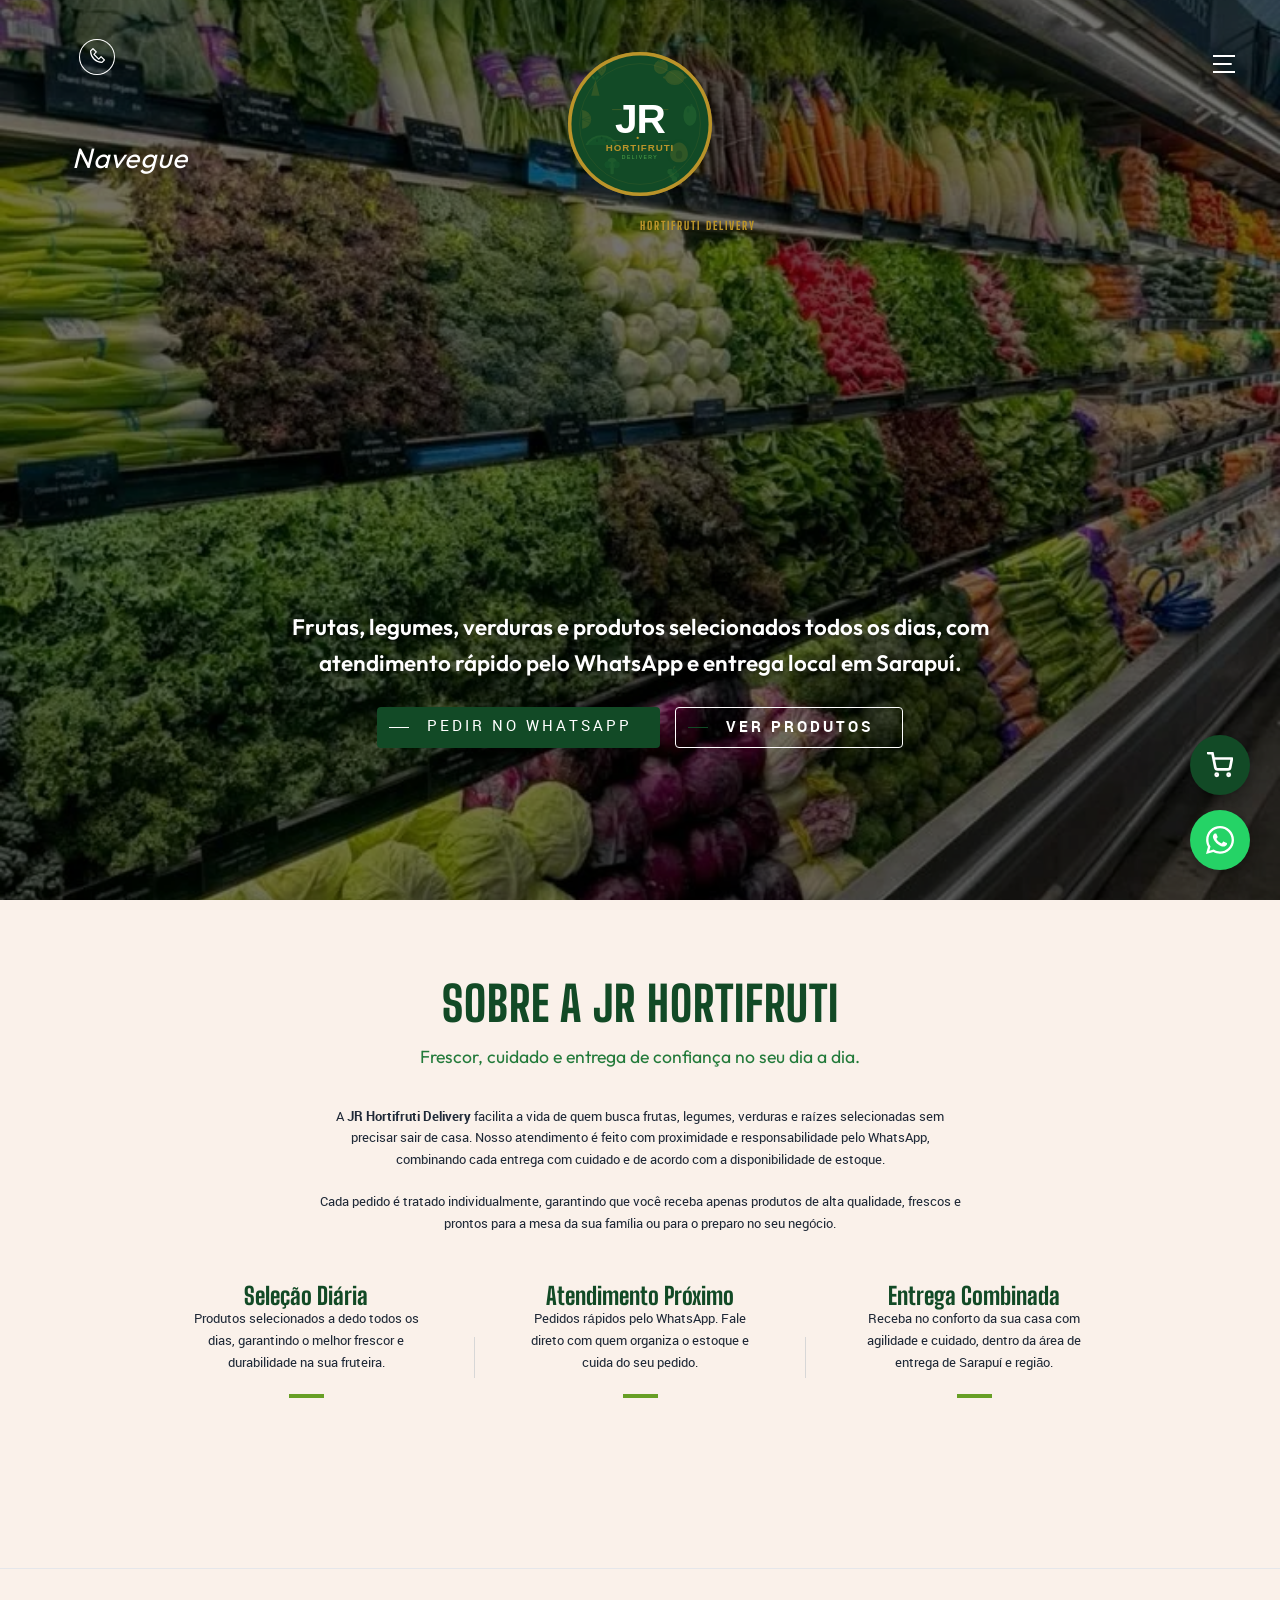
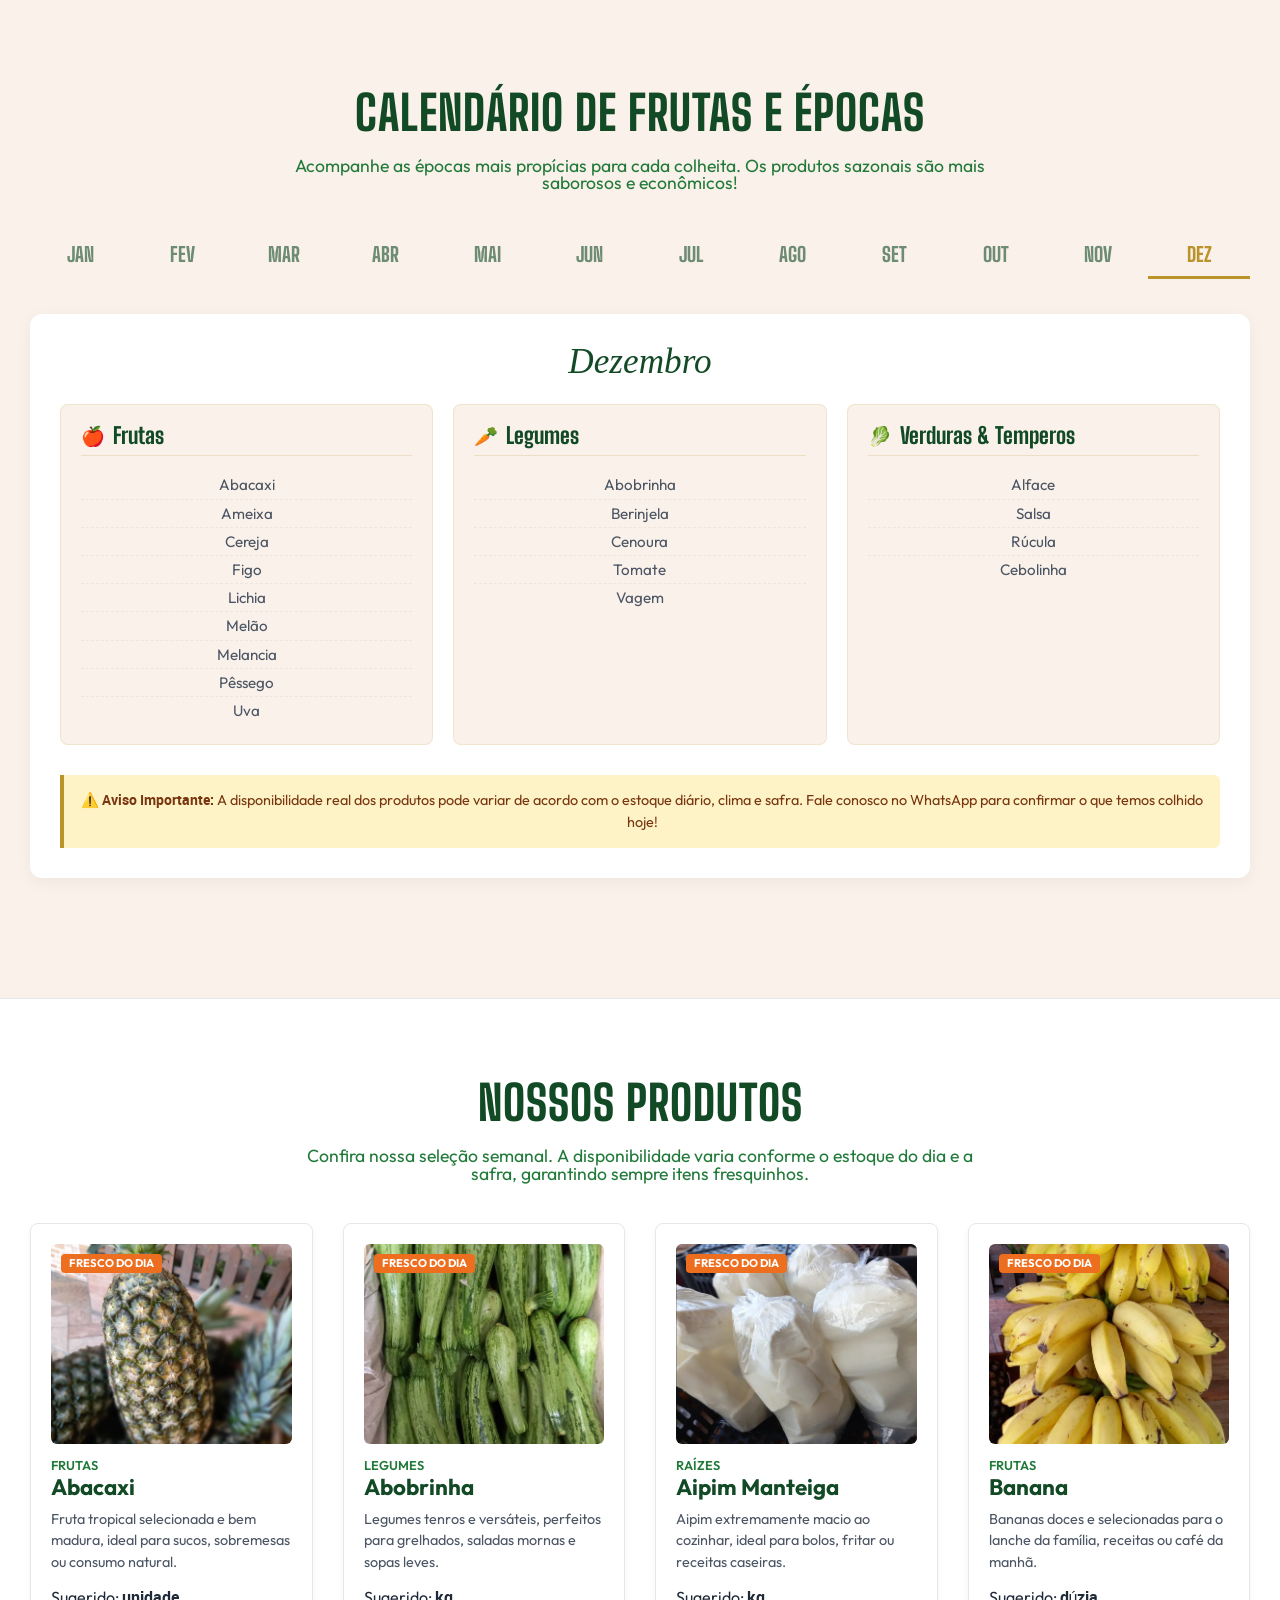
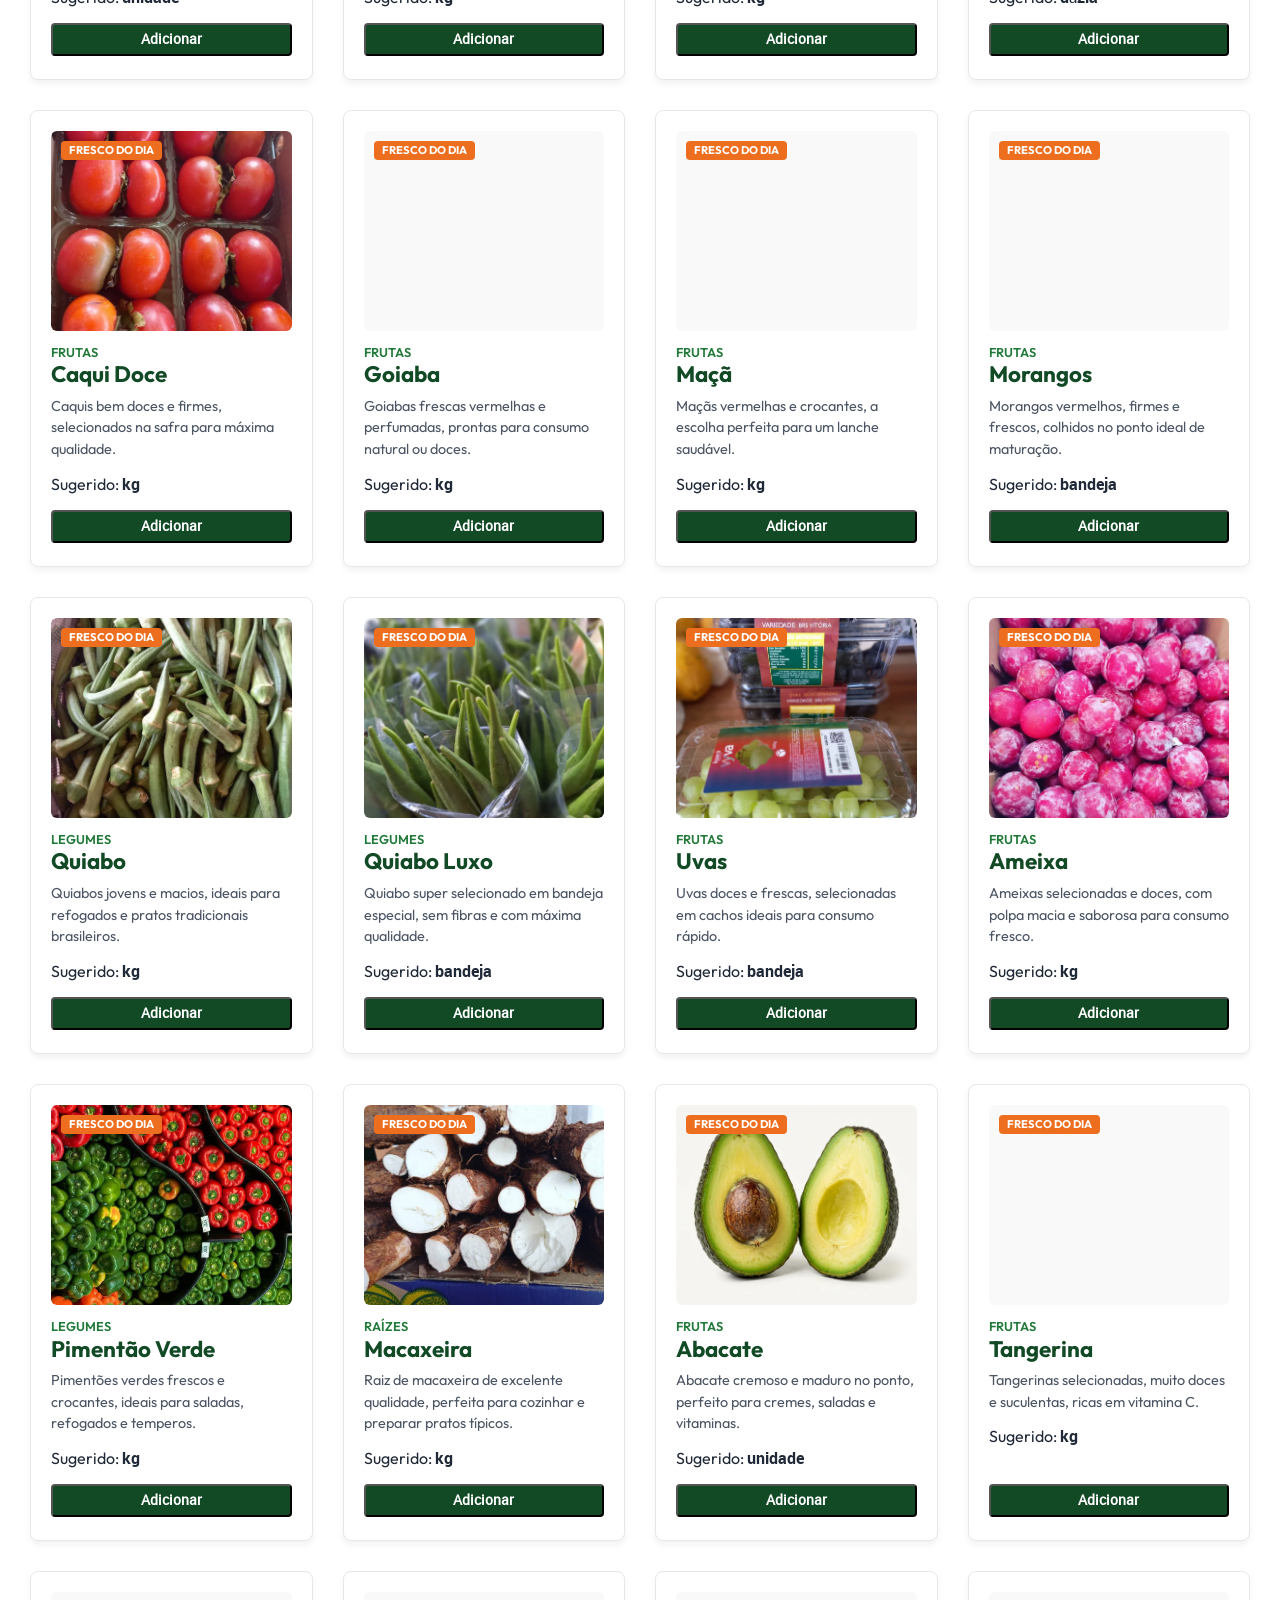
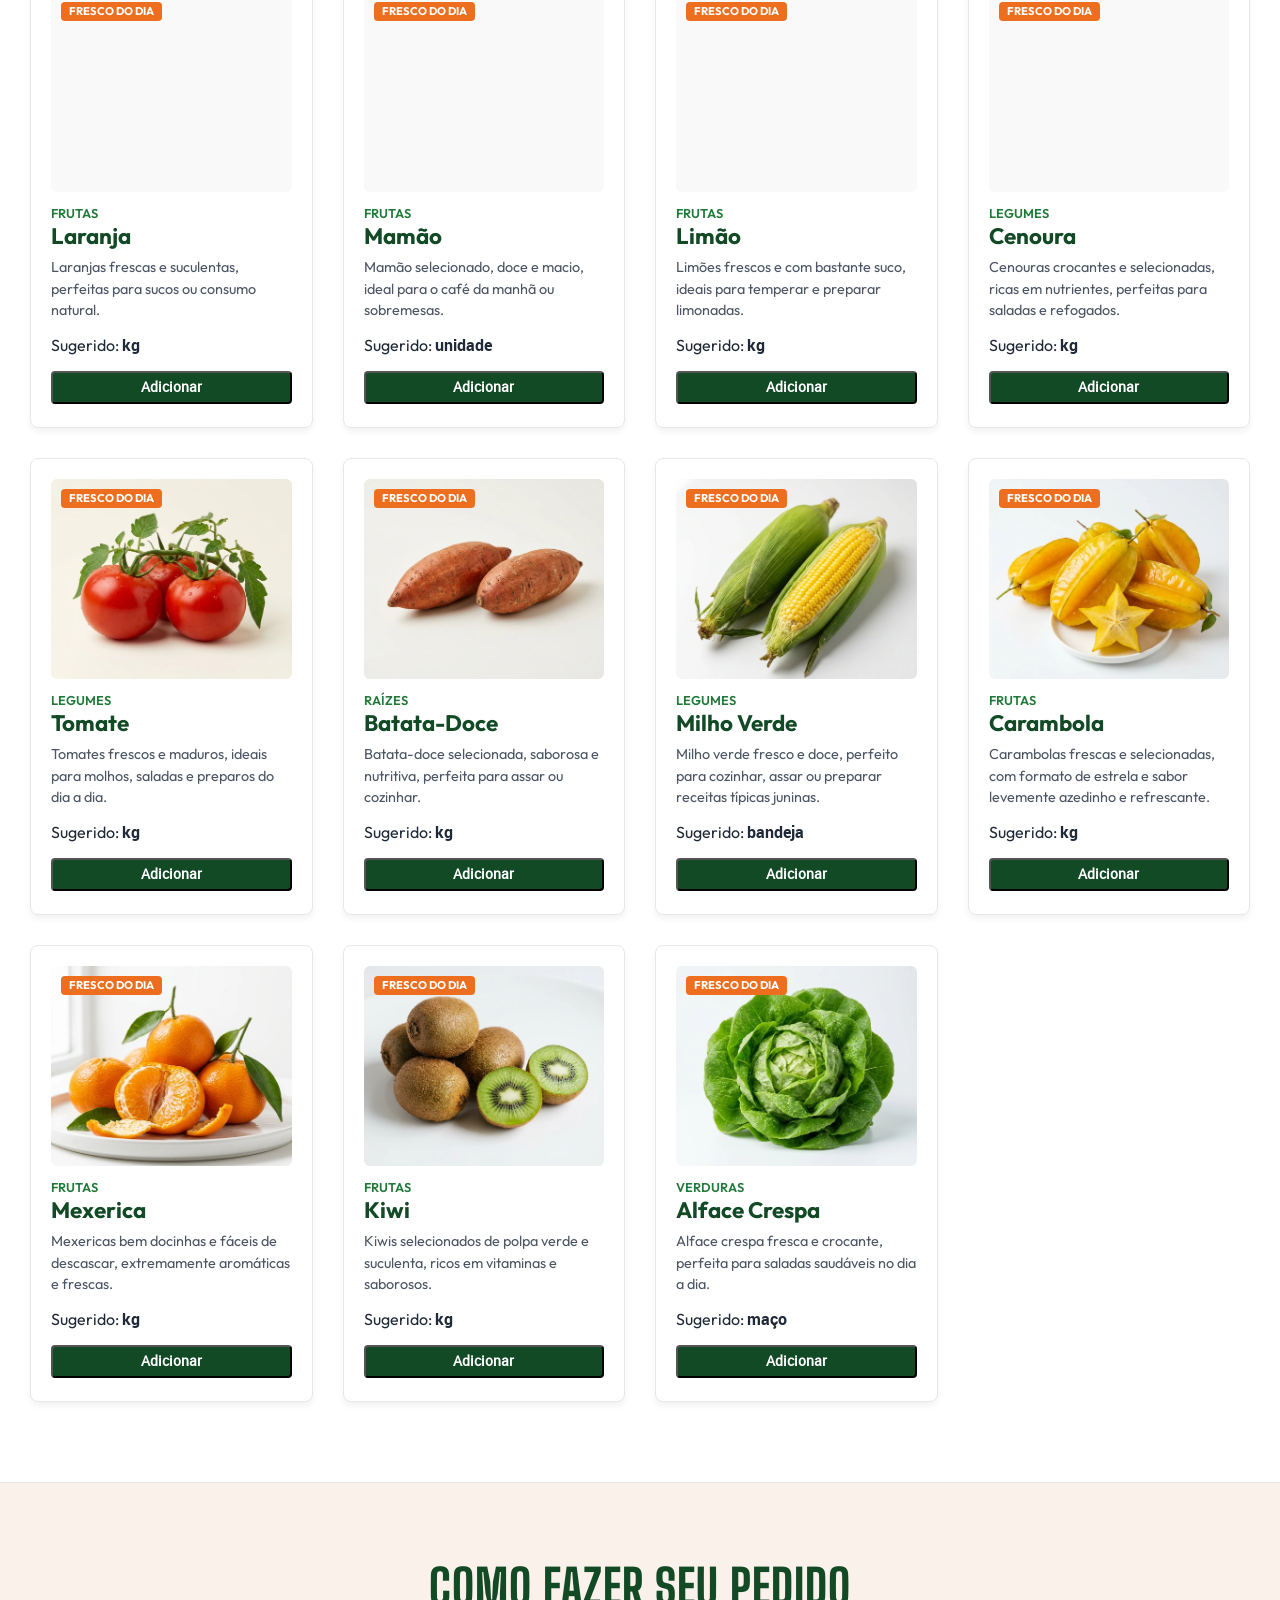
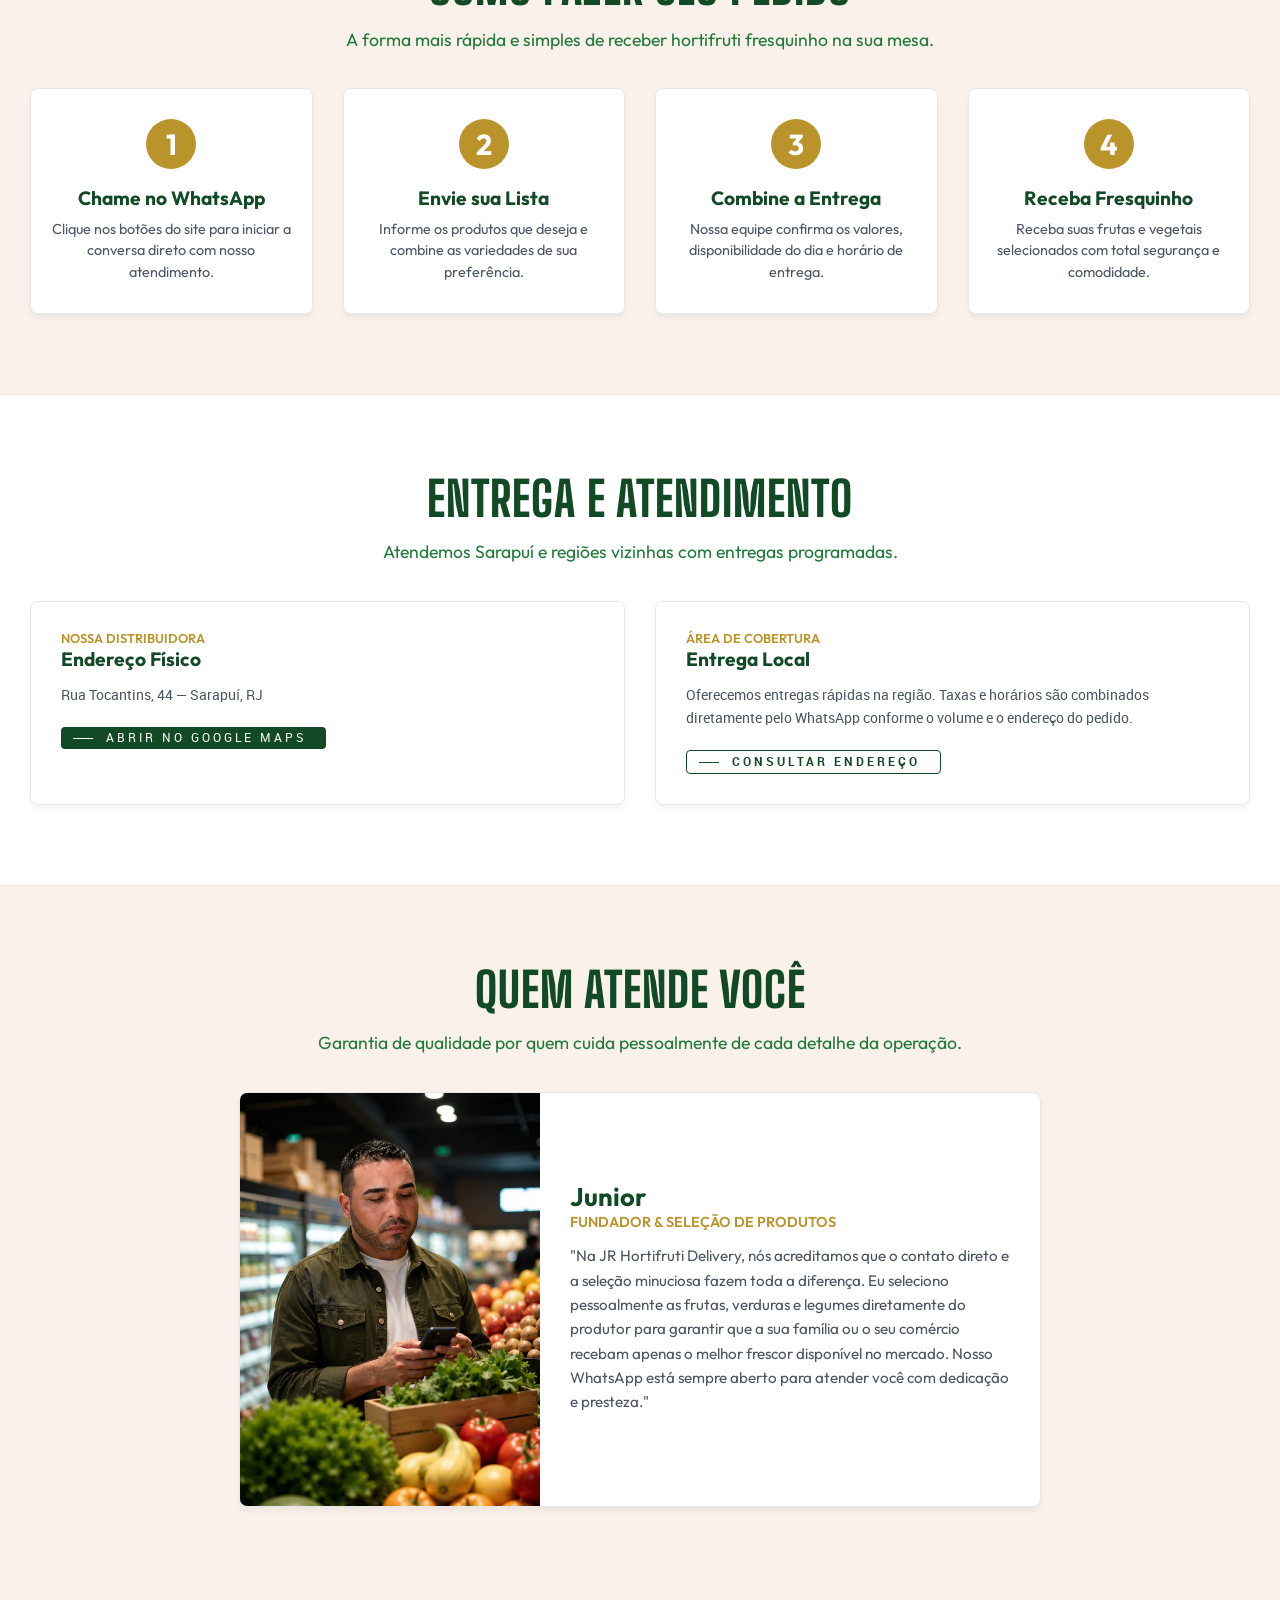
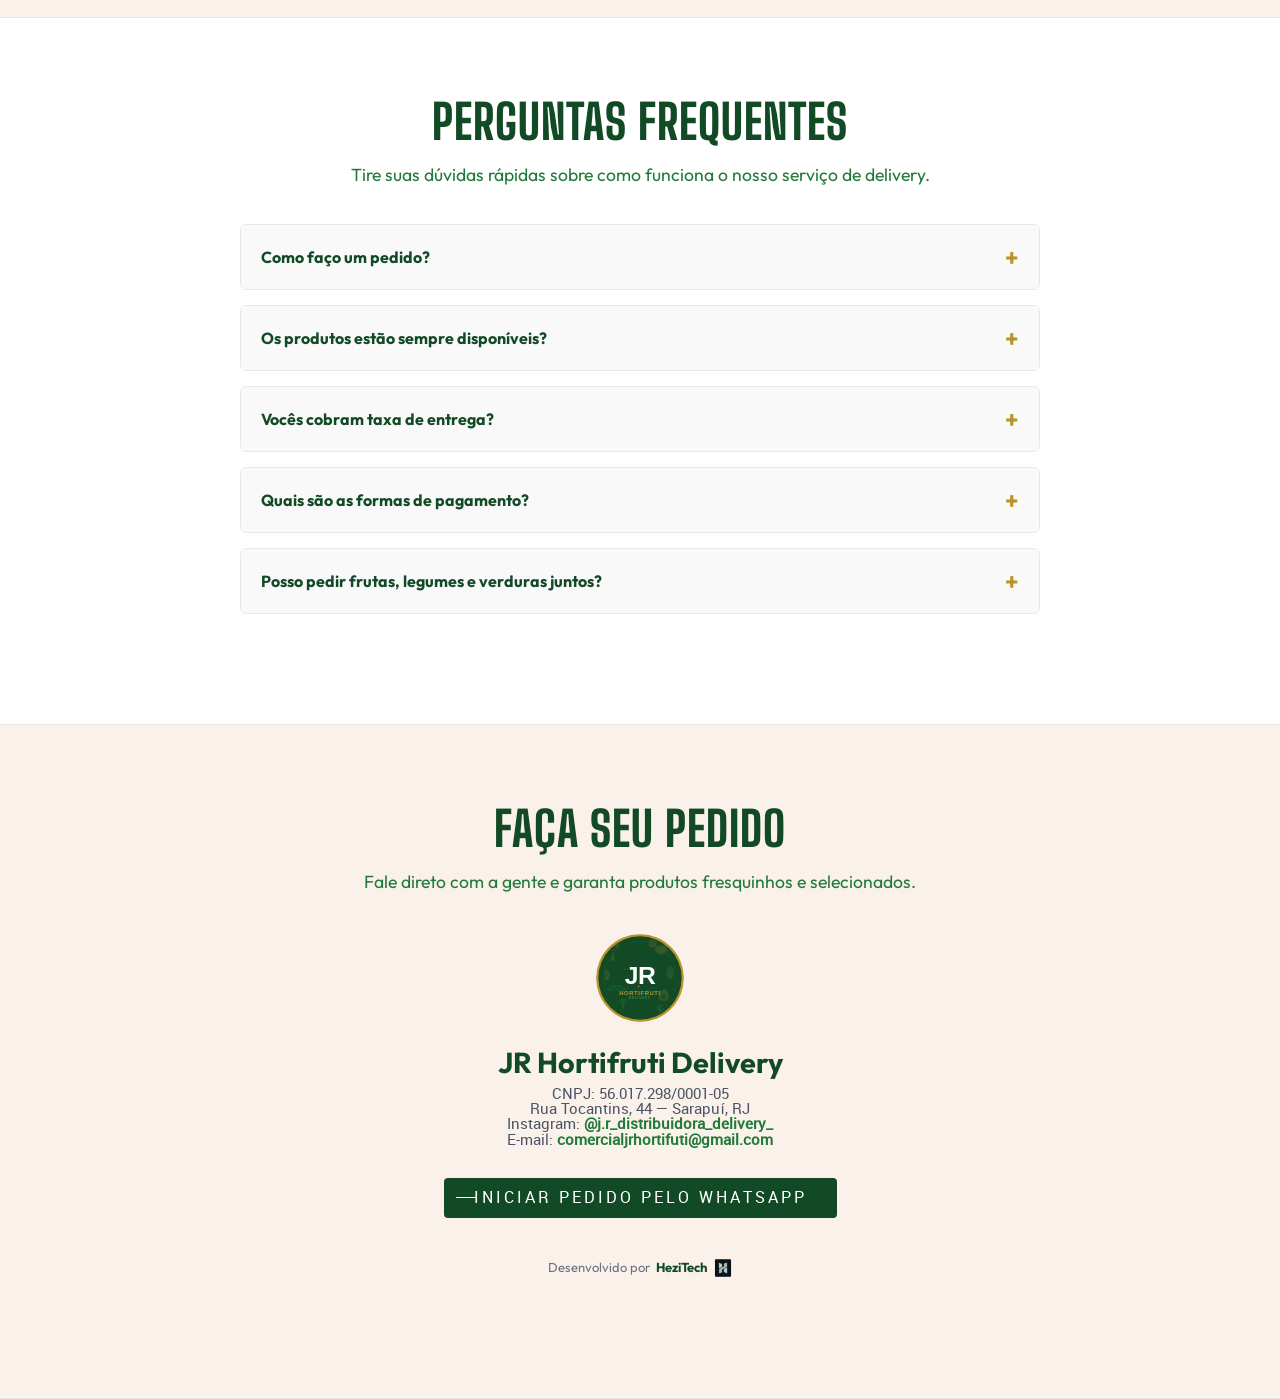
==== commit afa320ef: "perf: compress video background and convert all image assets to WebP for mobile speed" ====
--- a/index.html
+++ b/index.html
@@ -17,7 +17,7 @@
 	<meta property="og:type" content="website">
 	<meta property="og:title" content="JR Hortifruti Delivery — Frutas, legumes e verduras em Sarapuí">
 	<meta property="og:description" content="Peça frutas, legumes, verduras e produtos frescos pelo WhatsApp com a JR Hortifruti Delivery. Atendimento direto e entrega local em Sarapuí, RJ.">
-	<meta property="og:image" content="public/JR_Hortifruti_Logo_Principal_Novo.png">
+	<meta property="og:image" content="public/JR_Hortifruti_Logo_Principal_Novo.webp">
 	<meta property="og:url" content="https://wa.me/5521969035431">
 	<meta property="og:site_name" content="JR Hortifruti Delivery">
 	<meta name="twitter:card" content="summary_large_image">
@@ -65,7 +65,7 @@
 			<span>Desenvolvido por</span>
 			<a href="https://www.hezitech.com.br" target="_blank" rel="noopener noreferrer" aria-label="Acessar o site da HeziTech">
 				HeziTech
-				<img src="public/hezitech_logo.png" alt="HeziTech" width="80" height="20">
+				<img src="public/hezitech_logo.webp" alt="HeziTech" width="80" height="20">
 			</a>
 		</div>
 	</div>
@@ -103,7 +103,7 @@
 	<section class="fullScreen" id="home">
 		<!-- BACKGROUND CONTAINER (Video Background for Desktop and Mobile) -->
 		<div id="hero-bg-container" style="position: absolute; top: 0; left: 0; width: 100%; height: 100%; z-index: 0; overflow: hidden;">
-			<video autoplay loop muted playsinline poster="public/frutas-vegetais.jpg" style="position: absolute; top: 0; left: 0; width: 100%; height: 100%; object-fit: cover; filter: brightness(45%); z-index: 0;">
+			<video autoplay loop muted playsinline poster="public/frutas-vegetais.webp" style="position: absolute; top: 0; left: 0; width: 100%; height: 100%; object-fit: cover; filter: brightness(45%); z-index: 0;">
 				<source src="media/video-hortifruti.mp4" type="video/mp4">
 			</video>
 		</div>
@@ -261,7 +261,7 @@
 			
 			<div class="owner-card">
 				<div class="owner-image-container">
-					<img class="owner-image" src="public/junior-proprietario-hortifruti.png" alt="Junior Proprietário" loading="lazy" decoding="async" width="300" height="300">
+					<img class="owner-image" src="public/junior-proprietario-hortifruti.webp" alt="Junior Proprietário" loading="lazy" decoding="async" width="300" height="300">
 				</div>
 				<div class="owner-info">
 					<h3 class="owner-name">Junior</h3>
@@ -335,7 +335,7 @@
 					<span>Desenvolvido por</span>
 					<a href="https://www.hezitech.com.br" target="_blank" rel="noopener noreferrer" aria-label="Acessar o site da HeziTech">
 						HeziTech
-						<img src="public/hezitech_logo.png" alt="HeziTech" width="80" height="20">
+						<img src="public/hezitech_logo.webp" alt="HeziTech" width="80" height="20">
 					</a>
 				</div>
 			</div>
@@ -351,7 +351,7 @@
 				<span>Desenvolvido por</span>
 				<a href="https://www.hezitech.com.br" target="_blank" rel="noopener noreferrer" aria-label="Acessar o site da HeziTech">
 					HeziTech
-					<img src="public/hezitech_logo.png" alt="HeziTech" width="80" height="20">
+					<img src="public/hezitech_logo.webp" alt="HeziTech" width="80" height="20">
 				</a>
 			</div>
 			<nav>
